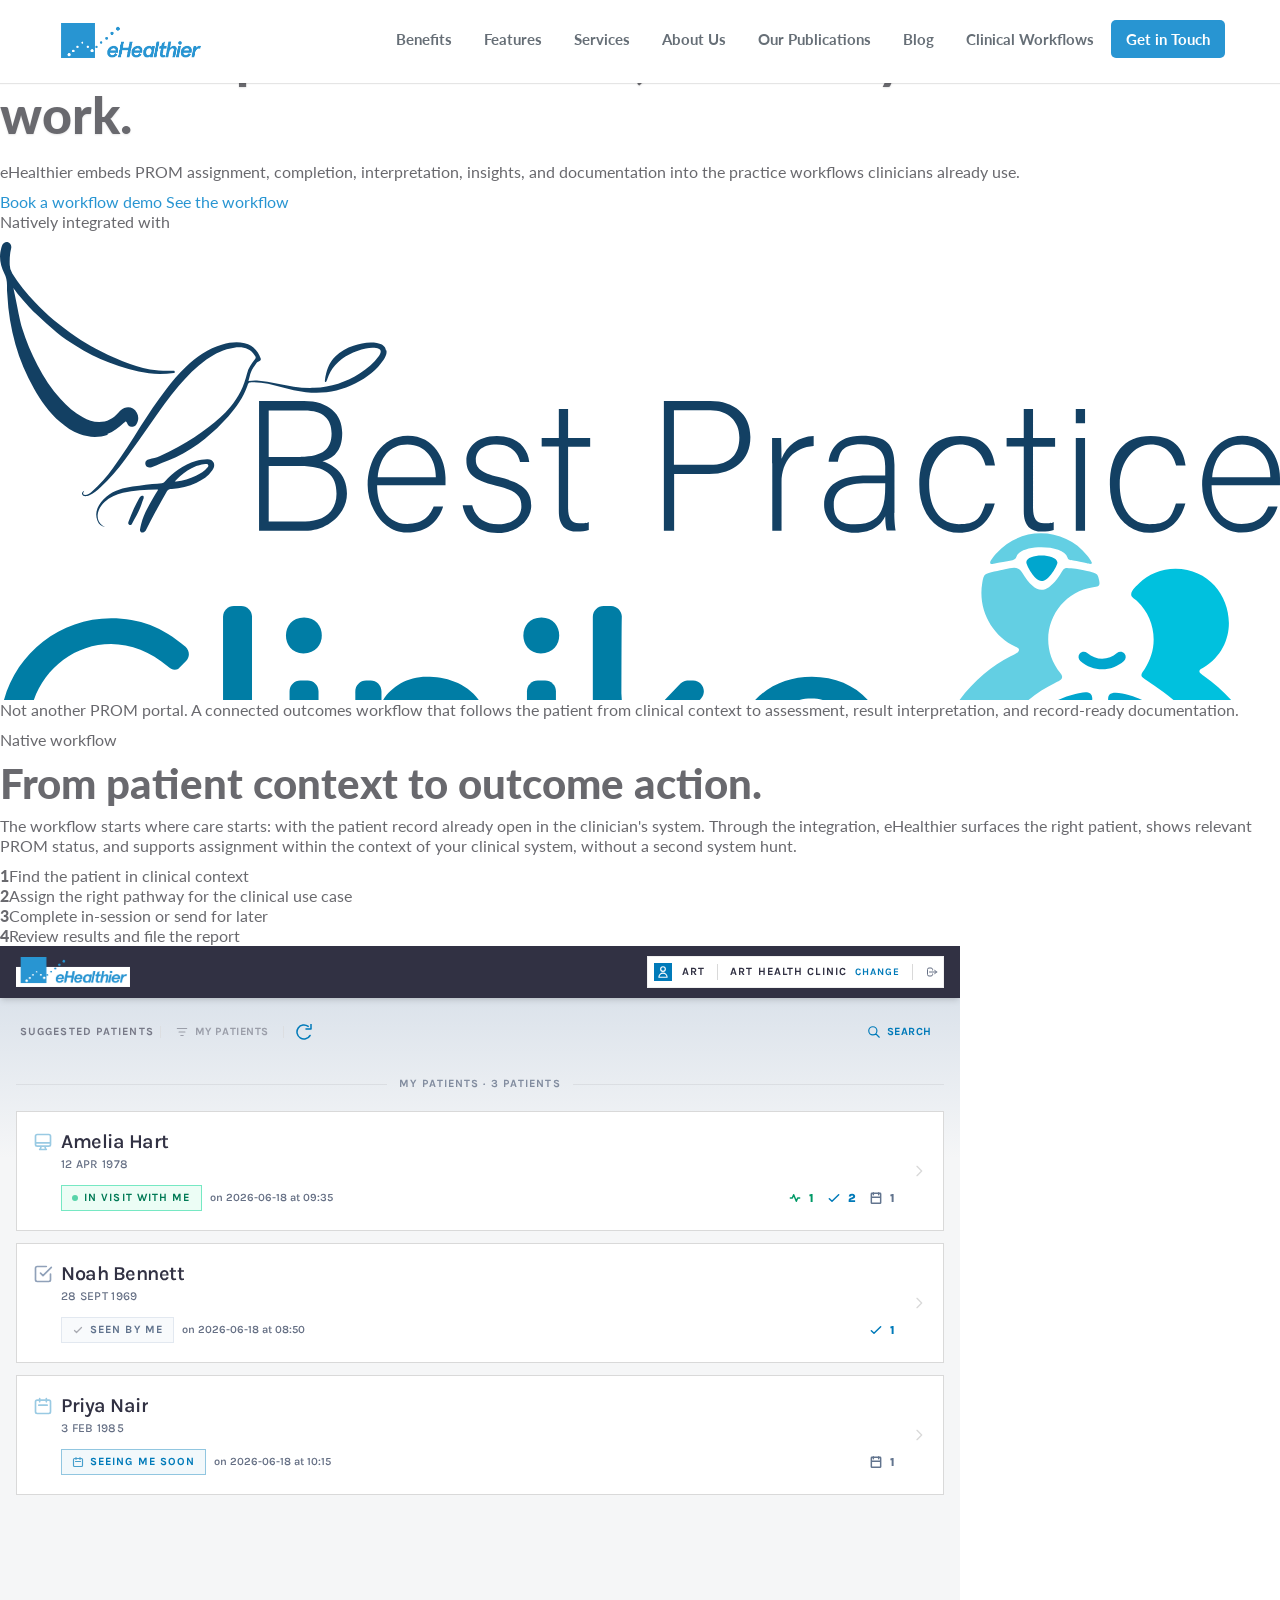
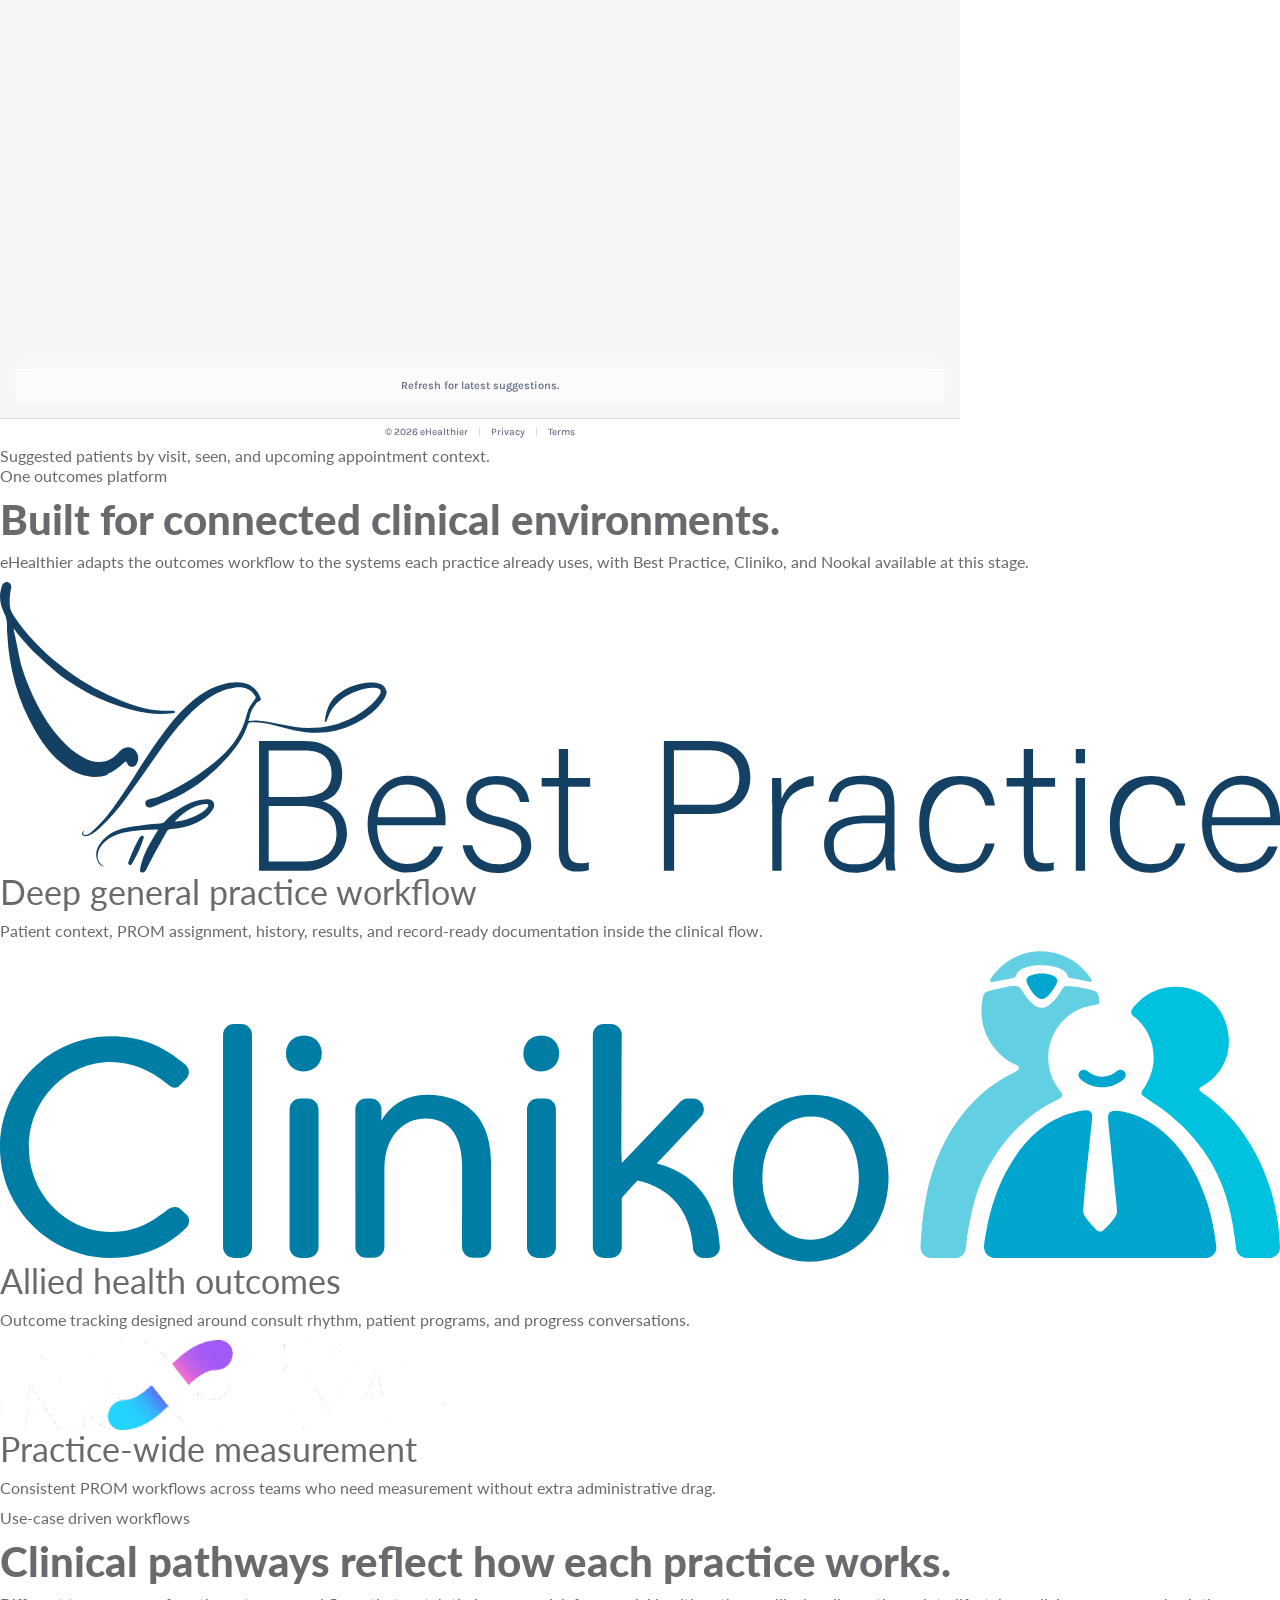
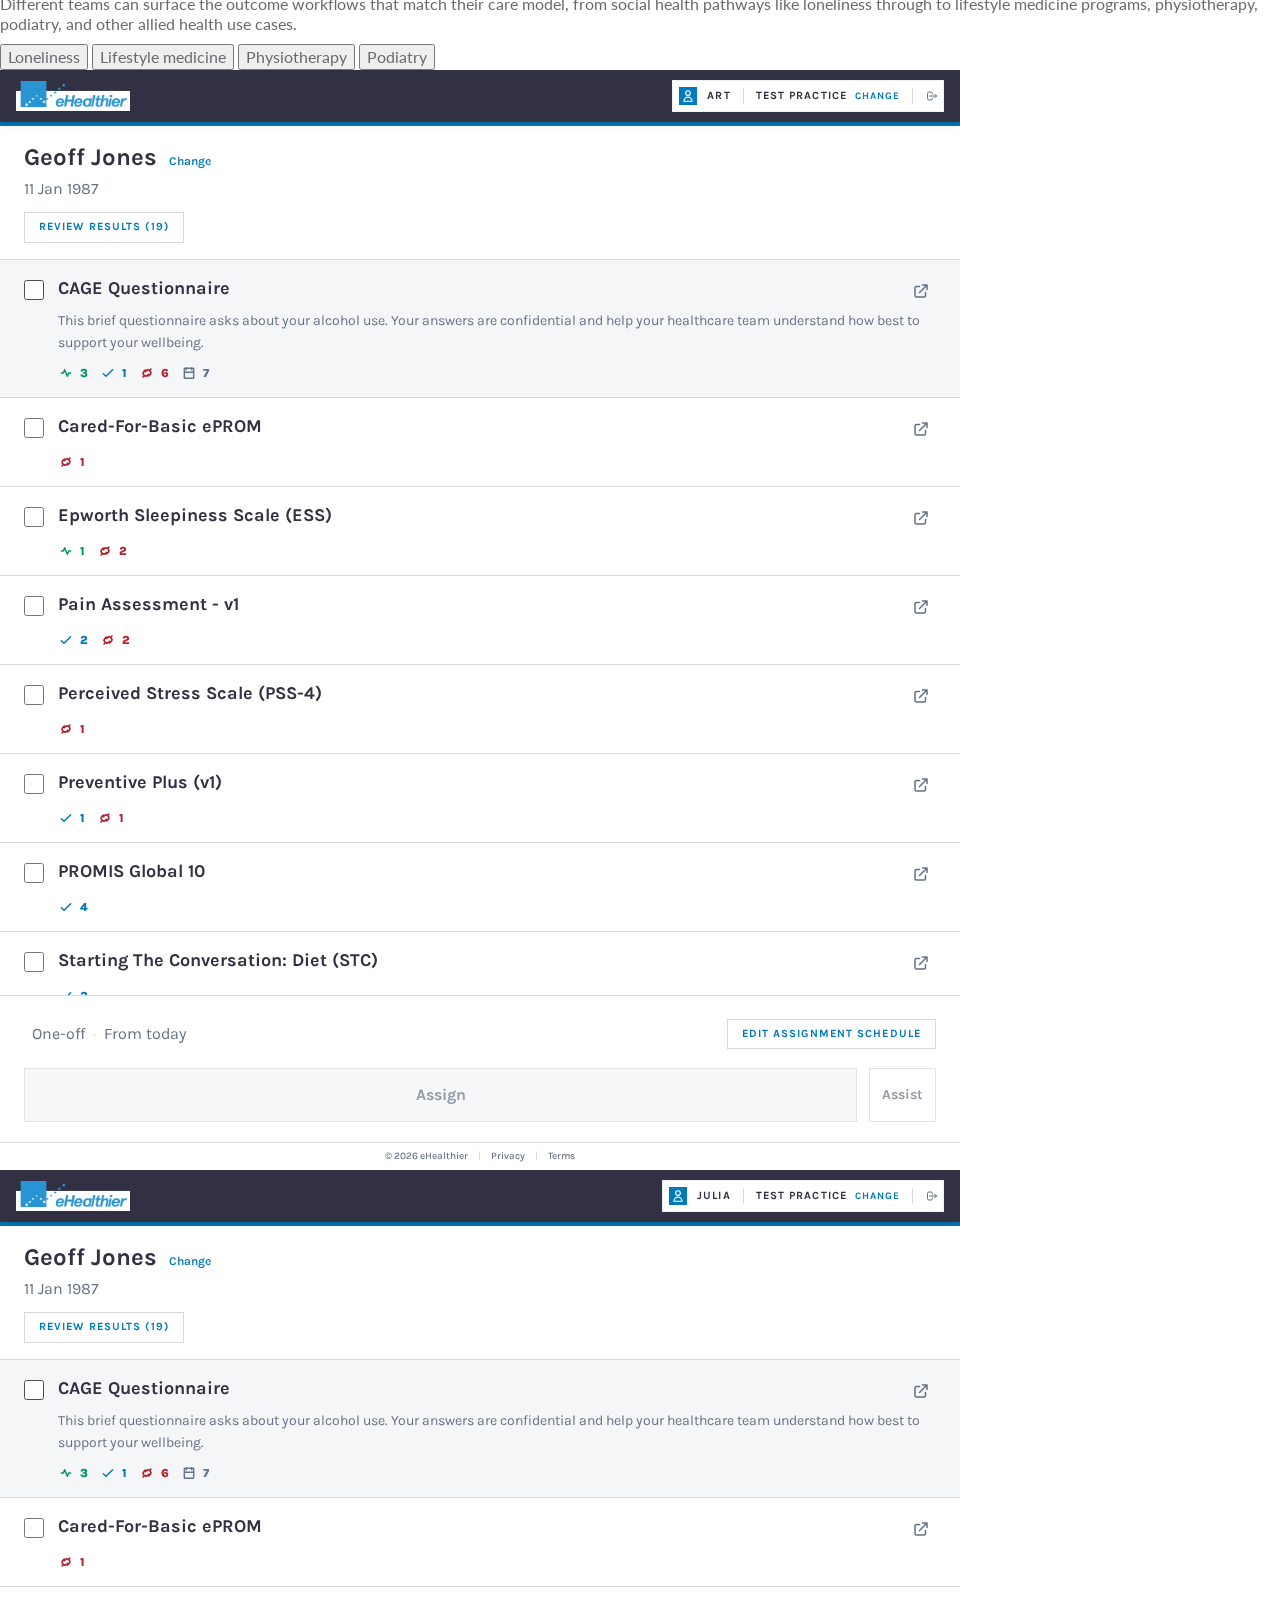
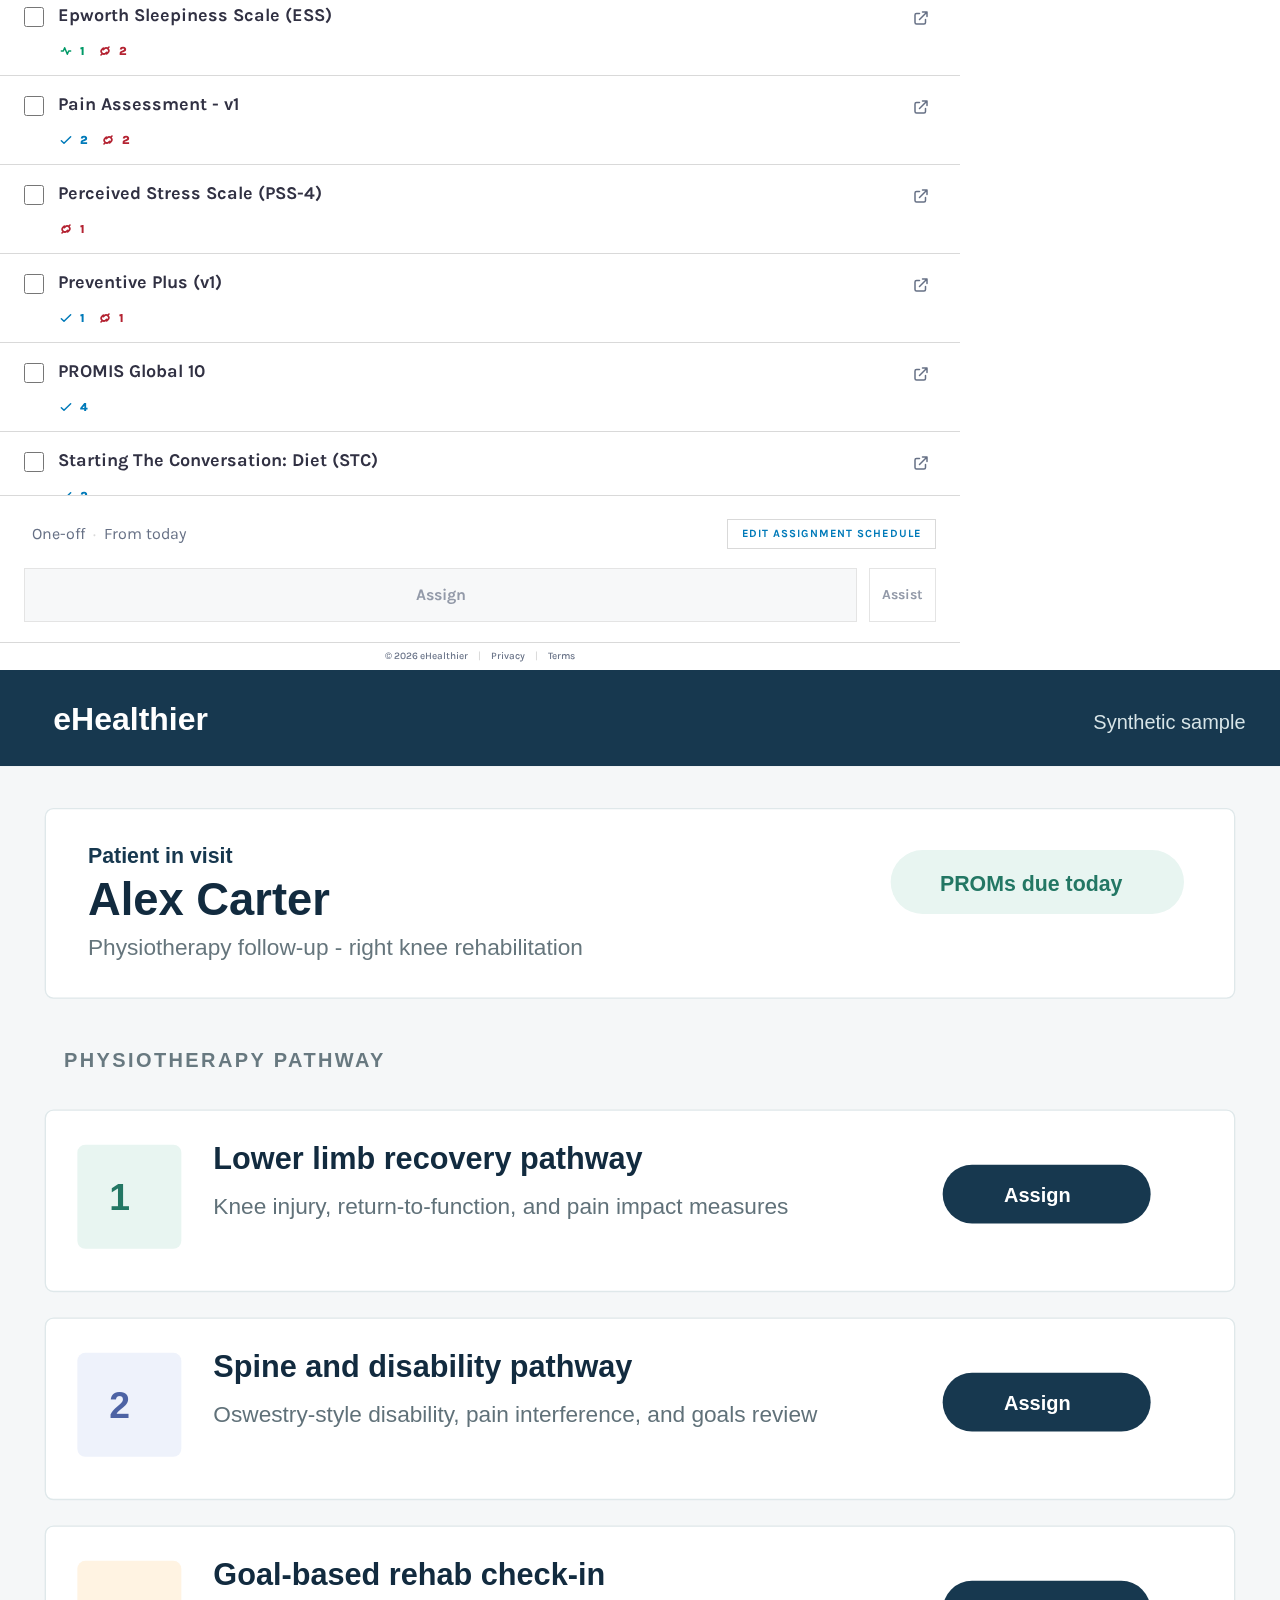
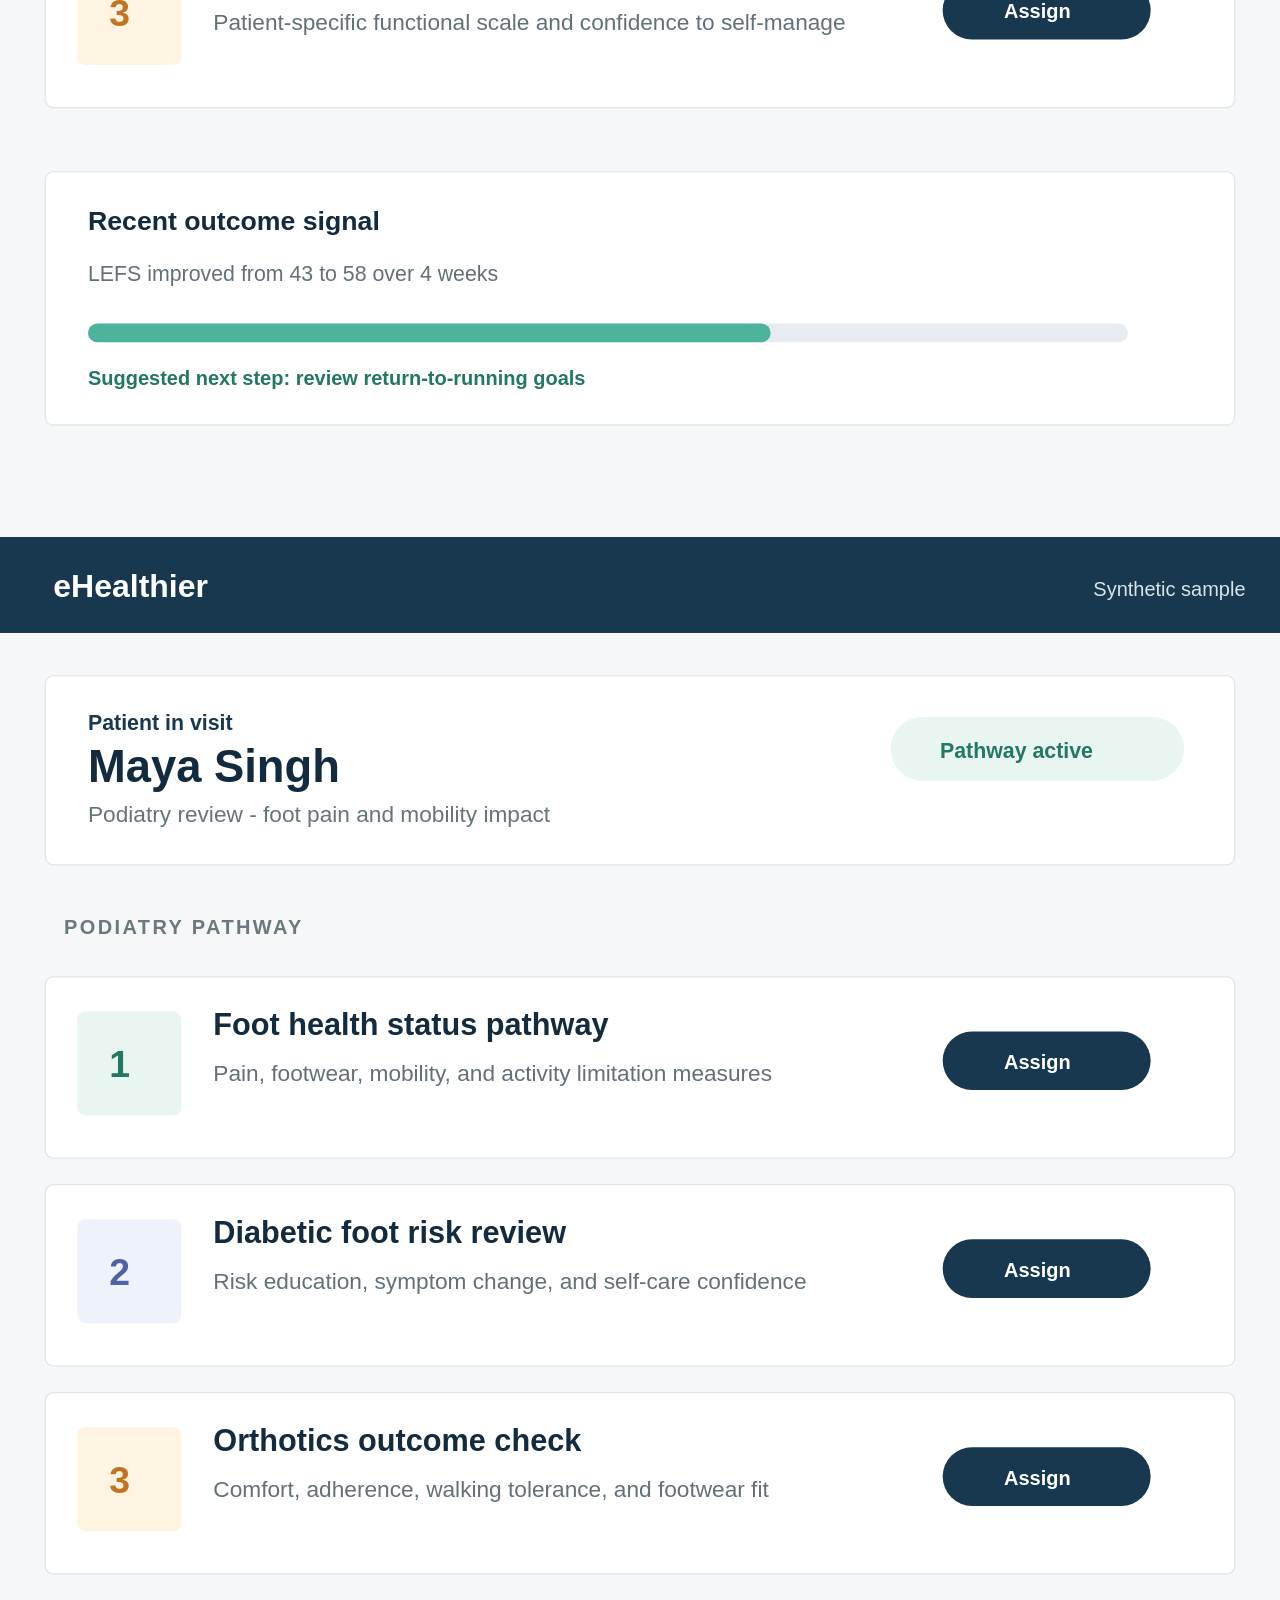
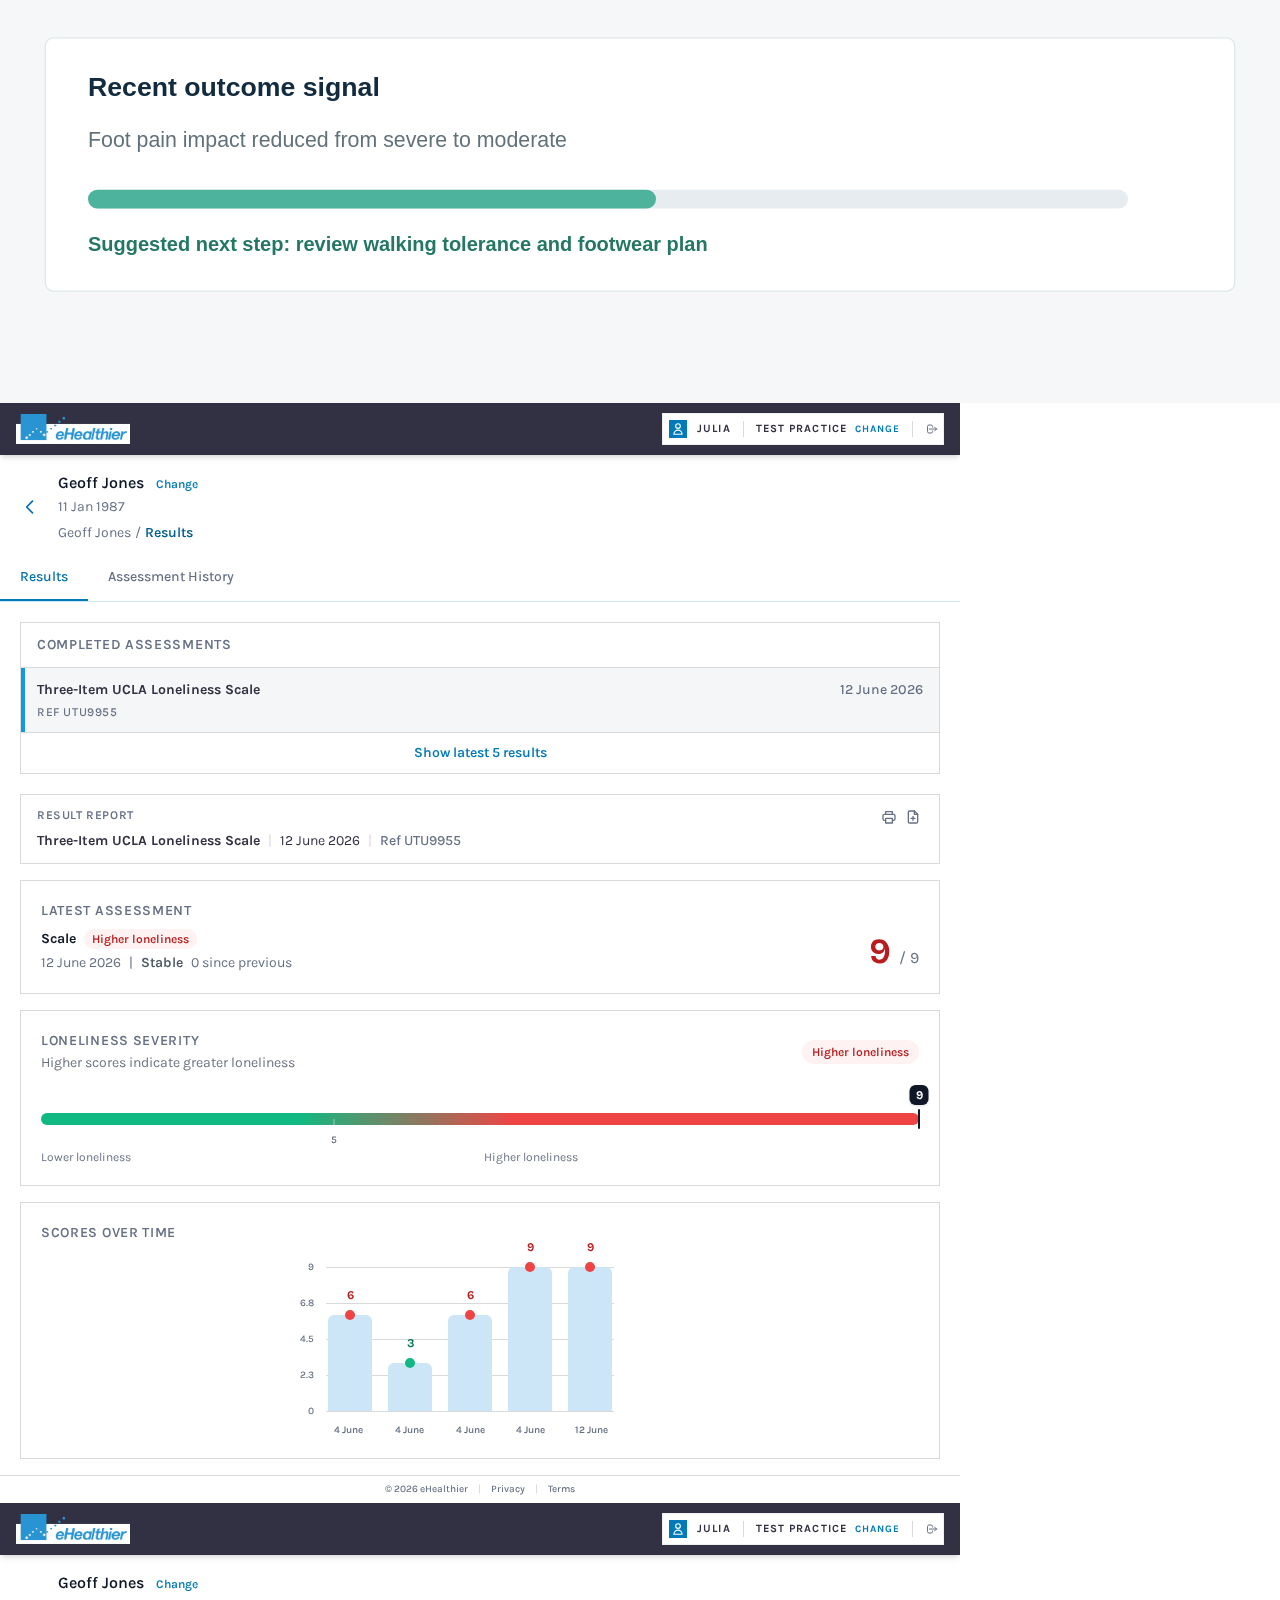
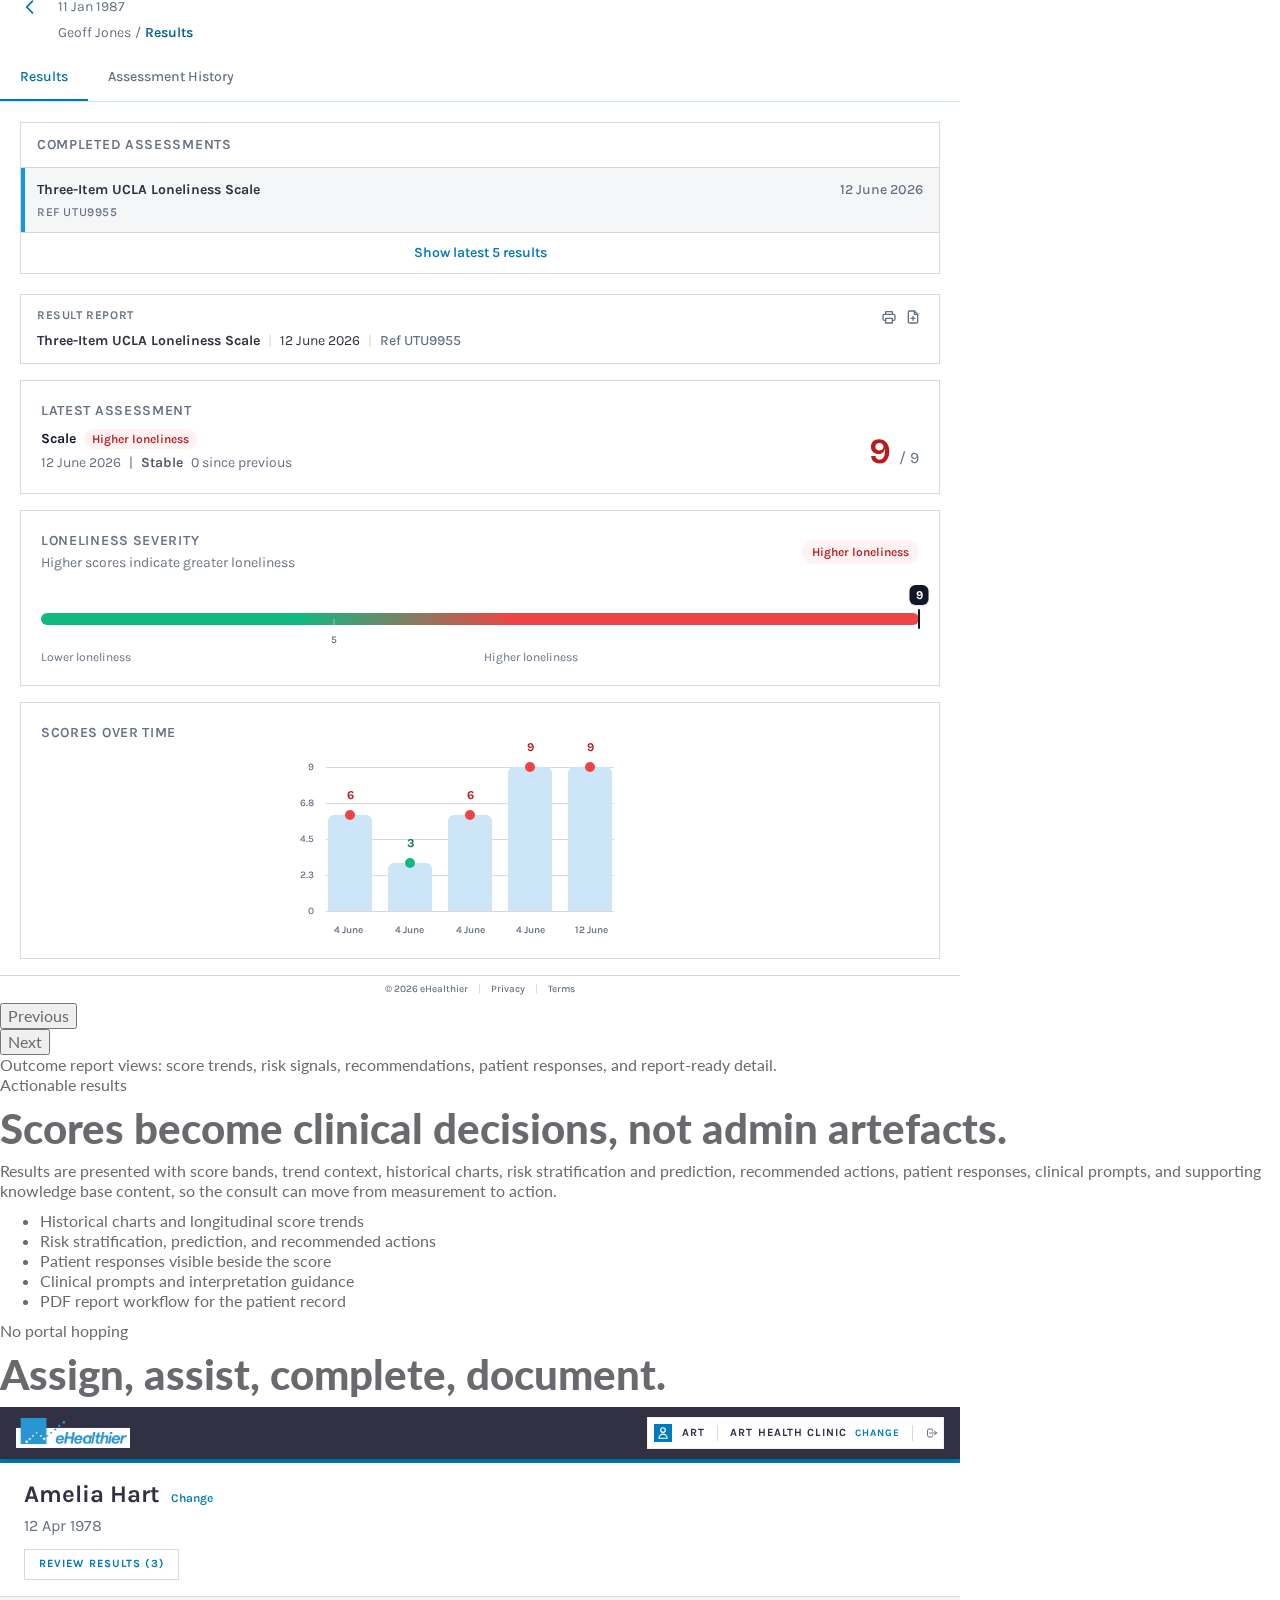
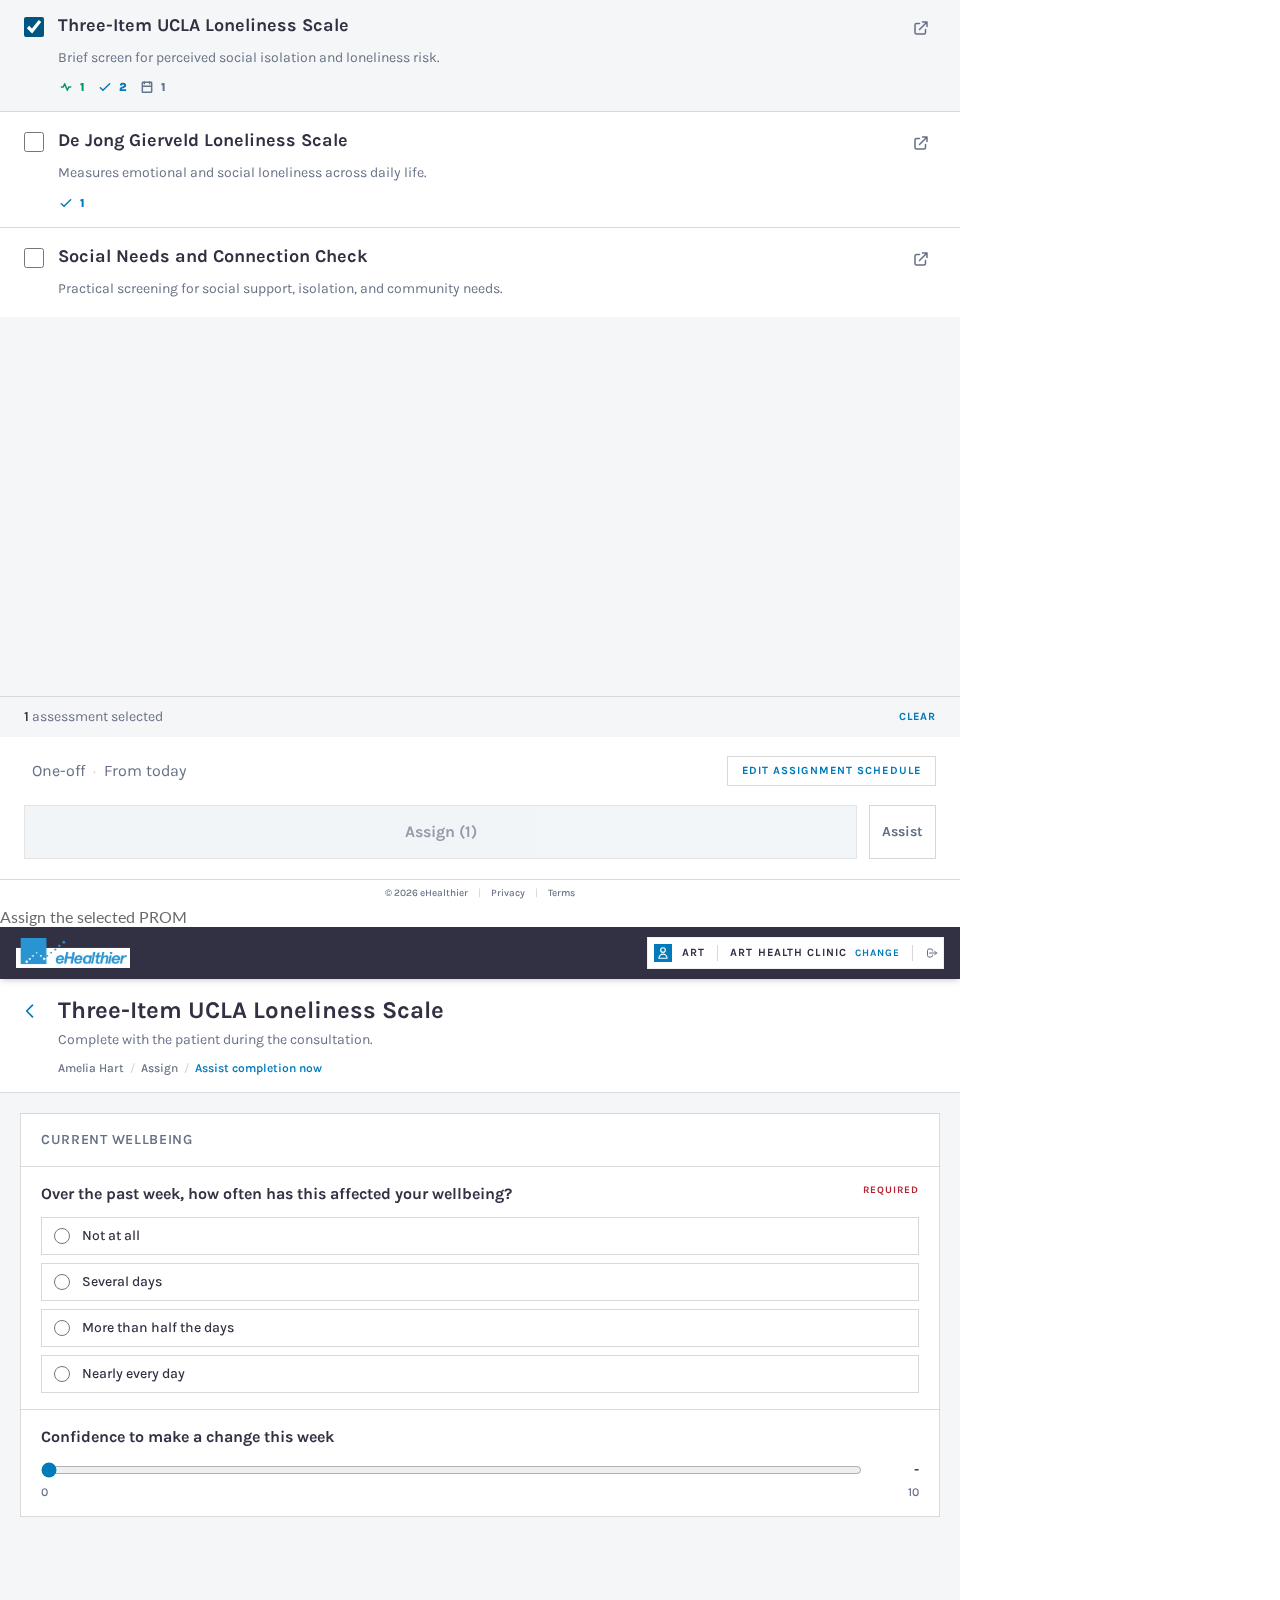
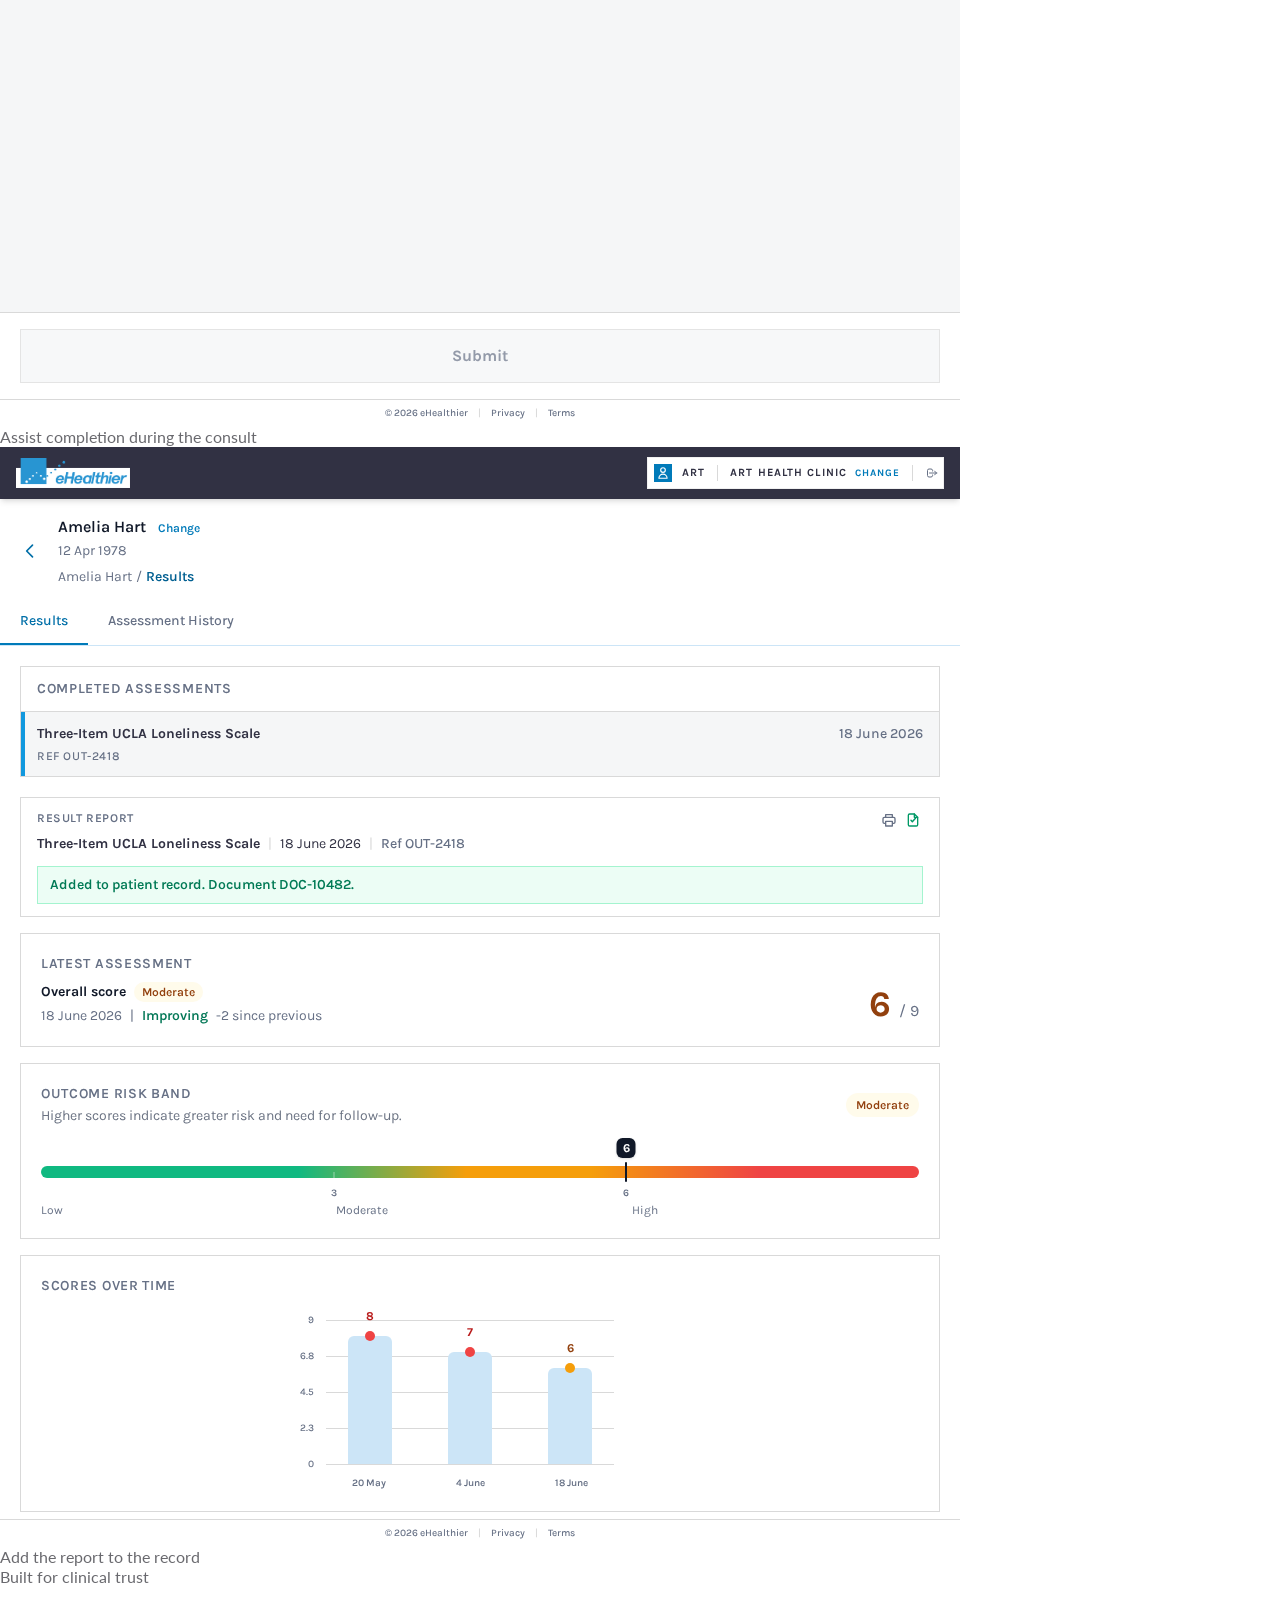
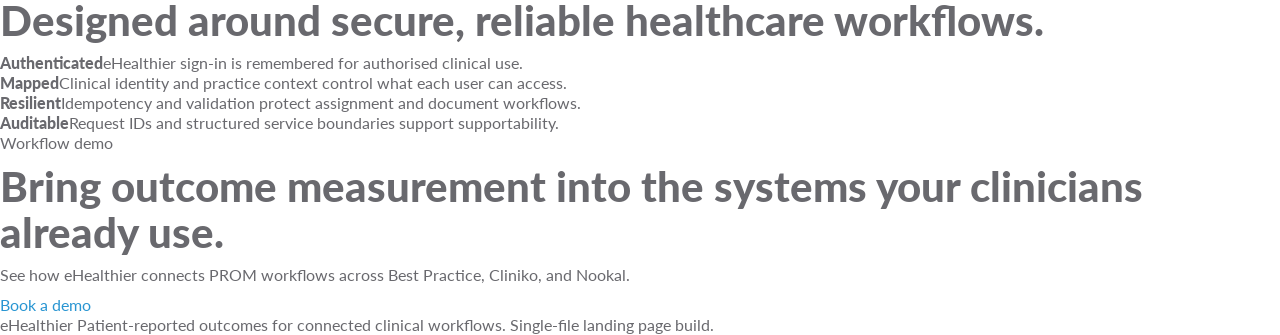
==== clinical-workflows/index.html @ 23c76def "Applied Header change - added Clinical Workflows change - added main page" ====
<!DOCTYPE html>
<html lang="en">
<head>
  <meta charset="UTF-8">
  <meta name="viewport" content="width=device-width, initial-scale=1.0">
  <title>eHealthier Outcomes Workflow</title>
  <meta name="description" content="Patient-reported outcome workflows embedded into everyday clinical practice across Best Practice, Cliniko, and Nookal.">
      <!-- FAVICON  -->
    <!-- Place your favicon.ico in the images directory -->
    <link rel="shortcut icon" href="../images/uploads/favicon.png" type="image/x-icon">
    <link rel="icon" href="../images/uploads/favicon.png" type="image/x-icon">
    
    <!-- =========================
       STYLESHEETS 
    ============================== -->
    <!-- BOOTSTRAP CSS -->
    <link rel="stylesheet" href="../css/plugins/bootstrap.min.css">

    <!-- FONT ICONS -->
    <link rel="stylesheet" href="../css/icons/iconfont.css">
    <link rel="stylesheet" href="https://maxcdn.bootstrapcdn.com/font-awesome/4.3.0/css/font-awesome.min.css">
    <link rel="stylesheet" href="../css/fontello/fontello.css">
     
    <!-- GOOGLE FONTS -->
    <link href="https://fonts.googleapis.com/css?family=Lato:300,400,700,900,300italic,400italic,700italic,900italic" rel="stylesheet" type="text/css">
    
    <!-- PLUGINS STYLESHEET -->
    <link rel="stylesheet" href="../css/plugins/magnific-popup.css">
    <link rel="stylesheet" href="../css/plugins/owl.carousel.css">
    <link rel="stylesheet" href="../css/plugins/loaders.css">
    <link rel="stylesheet" href="../css/plugins/animate.css">
    <link rel="stylesheet" href="../css/plugins/pickadate-default.css">
    <link rel="stylesheet" href="../css/plugins/pickadate-default.date.css">
    
    <!-- CUSTOM STYLESHEET -->
    <link rel="stylesheet" href="../css/style.css">

    <!-- RESPONSIVE FIXES -->
    <link rel="stylesheet" href="../css/responsive.css">

    <!-- HTML5 shim and Respond.js for IE8 support of HTML5 elements and media queries -->
    <!-- WARNING: Respond.js doesn't work if you view the page via file:// -->
    <!--[if lt IE 9]>
      <script src="https://oss.maxcdn.com/html5shiv/3.7.2/html5shiv.min.js"></script>
      <script src="https://oss.maxcdn.com/respond/1.4.2/respond.min.js"></script>
    <![endif]-->
</head>

<body data-spy="scroll" data-target="#main-navbar" data-new-gr-c-s-check-loaded="14.1171.0" data-gr-ext-installed="">

    <!-- Preloader -->
    <!--
    <div class="loader bg-white">
        <div class="loader-inner ball-scale-ripple-multiple vh-center">
            <div></div>
            <div></div>
            <div></div>
        </div>
    </div>
    -->

    <div class="main-container" id="page">

    <!-- =========================
            HEADER 
        ============================== -->
        <header id="nav1-1">

            <nav class="navbar navbar-fixed-top bg-primary" id="main-navbar" role="navigation">
            <!-- navbar fixed on top: -->
            <!--  
            <nav class="navbar" id="main-navbar">
                <nav class="navbar navbar-fixed-top" id="main-navbar" role="navigation">
            -->
            <!-- navbar static: -->
            <!--
                <nav class="navbar navbar-static-top" id="main-navbar" role="navigation">
            -->
            <!-- background transparent: -->
            <!--
                <nav class="navbar navbar-fixed-top bg-transparent" id="main-navbar" role="navigation">
            -->
                
                <div class="container">
                    
                    <div class="navbar-header">
                        <!-- Menu Button for Mobile Devices -->
                        <button type="button" class="navbar-toggle" data-toggle="collapse" data-target="#navbar-collapse">
                            <span class="sr-only">Toggle navigation</span>
                            <span class="icon-bar"></span>
                            <span class="icon-bar"></span>
                            <span class="icon-bar"></span>
                        </button>
                        
                        <!-- Image Logo -->
                        <!-- 
                        recommended sizes
                            width: 150px;
                            height: 35px;
                        -->
                        <a href="../" class="navbar-brand smooth-scroll"><img src="../images/uploads/18-03-24-eHealthier-Logo-Original.png" alt="logo" width="150" style="border-radius: 0px; border-color: rgb(67, 159, 224); border-style: none; border-width: 1px;"></a>
                        <!-- Image Logo For Background Transparent -->
                        <!--
                            <a href="#" class="navbar-brand logo-black smooth-scroll"><img src="../images/logo-black.png" alt="logo" /></a>
                            <a href="#" class="navbar-brand logo-white smooth-scroll"><img src="../images/logo-white.png" alt="logo" /></a> 
                        -->
                    </div><!-- /End Navbar Header -->

                    <div class="collapse navbar-collapse" id="navbar-collapse">
                        <!-- Menu Links -->
                        <ul class="nav navbar-nav navbar-right">
                            <li><a href="../#benefits" class="smooth-scroll">Benefits</a></li>
                            <li><a href="../#features" class="smooth-scroll">Features</a></li>
                            <li><a href="../#services" class="smooth-scroll">Services</a></li>
                            <li><a href="../#aboutus" class="smooth-scroll">About Us</a></li>
                            <li><a href="../#publications" class="smooth-scroll">Our Publications</a></li>
                            <li><a href="../#blog" class="smooth-scroll">Blog</a></li>
                            <li><a href="../clinical-workflows" class="smooth-scroll">Clinical Workflows</a></li>
                            <li><a href="../#getintouch" class="btn-nav btn-blue smooth-scroll">Get in Touch</a></li>
                        </ul><!-- /End Menu Links -->
                    </div><!-- /End Navbar Collapse -->

                </div><!-- /End Container -->
            </nav><!-- /End Navbar -->
        </header>

  <main id="top">
    <section class="hero">
      <div class="hero-copy">
        <p class="eyebrow">Outcomes at the point of care</p>
        <h1>Patient-reported outcomes, native to your clinical work.</h1>
        <p class="hero-lede">
          eHealthier embeds PROM assignment, completion, interpretation, insights, and documentation into the practice workflows clinicians already use.
        </p>
        <div class="hero-actions">
          <a class="button primary" href="#demo">Book a workflow demo</a>
          <a class="button secondary" href="#workflow-video" data-play-workflow>See the workflow</a>
        </div>
        <div class="partner-block">
          <p>Natively integrated with</p>
          <div class="partner-strip" aria-label="Supported practice systems">
            <span><img src="[data-uri]" alt="Best Practice"></span>
            <span><img src="[data-uri]" alt="Cliniko"></span>
            <span class="logo-on-dark"><img src="[data-uri]" alt="Nookal"></span>
          </div>
        </div>
      </div>
      <div class="hero-visual" id="workflow-video" aria-label="Clinical workflow video">
        <video
          controls
          preload="metadata"
          poster="[data-uri]"
          aria-label="eHealthier clinical workflow video showing patient context, PROM assignment, completion, interpretation, insights, and documentation."
        >
</video>
        <button class="video-play" type="button" data-play-workflow aria-label="Play workflow video">
          <span></span>
        </button>
      </div>
    </section>

    <section class="statement">
      <p>
        Not another PROM portal. A connected outcomes workflow that follows the patient from clinical context to assessment, result interpretation, and record-ready documentation.
      </p>
    </section>

    <section class="section split" id="workflow">
      <div>
        <p class="eyebrow">Native workflow</p>
        <h2>From patient context to outcome action.</h2>
        <p>
          The workflow starts where care starts: with the patient record already open in the clinician's system. Through the integration, eHealthier surfaces the right patient, shows relevant PROM status, and supports assignment within the context of your clinical system, without a second system hunt.
        </p>
        <div class="steps">
          <div><strong>1</strong><span>Find the patient in clinical context</span></div>
          <div><strong>2</strong><span>Assign the right pathway for the clinical use case</span></div>
          <div><strong>3</strong><span>Complete in-session or send for later</span></div>
          <div><strong>4</strong><span>Review results and file the report</span></div>
        </div>
      </div>
      <figure class="screen-card">
        <img src="[data-uri]" alt="Suggested patient workflow showing patients in visit, recently seen, and scheduled soon.">
        <figcaption>Suggested patients by visit, seen, and upcoming appointment context.</figcaption>
      </figure>
    </section>

    <section class="section" id="integrations">
      <div class="section-heading">
        <p class="eyebrow">One outcomes platform</p>
        <h2>Built for connected clinical environments.</h2>
        <p>
          eHealthier adapts the outcomes workflow to the systems each practice already uses, with Best Practice, Cliniko, and Nookal available at this stage.
        </p>
      </div>
      <div class="integration-grid">
        <article>
          <span class="logo-pill"><img src="[data-uri]" alt="Best Practice"></span>
          <h3>Deep general practice workflow</h3>
          <p>Patient context, PROM assignment, history, results, and record-ready documentation inside the clinical flow.</p>
        </article>
        <article>
          <span class="logo-pill"><img src="[data-uri]" alt="Cliniko"></span>
          <h3>Allied health outcomes</h3>
          <p>Outcome tracking designed around consult rhythm, patient programs, and progress conversations.</p>
        </article>
        <article>
          <span class="logo-pill logo-on-dark"><img src="[data-uri]" alt="Nookal"></span>
          <h3>Practice-wide measurement</h3>
          <p>Consistent PROM workflows across teams who need measurement without extra administrative drag.</p>
        </article>
      </div>
    </section>

    <section class="section screenshot-lab">
      <div class="lab-copy">
        <p class="eyebrow">Use-case driven workflows</p>
        <h2>Clinical pathways reflect how each practice works.</h2>
        <p>
          Different teams can surface the outcome workflows that match their care model, from social health pathways like loneliness through to lifestyle medicine programs, physiotherapy, podiatry, and other allied health use cases.
        </p>
        <div class="tab-buttons" role="tablist" aria-label="Clinical workflow screenshots">
          <button class="tab-button active" type="button" data-screen="loneliness" role="tab" aria-selected="true">Loneliness</button>
          <button class="tab-button" type="button" data-screen="lifestyle" role="tab" aria-selected="false">Lifestyle medicine</button>
          <button class="tab-button" type="button" data-screen="physio" role="tab" aria-selected="false">Physiotherapy</button>
          <button class="tab-button" type="button" data-screen="podiatry" role="tab" aria-selected="false">Podiatry</button>
        </div>
      </div>
      <div class="tab-stage">
        <img class="tab-screen active" data-screen-image="loneliness" src="[data-uri]" alt="Real panel clinical workflow for a loneliness use case.">
        <img class="tab-screen" data-screen-image="lifestyle" src="[data-uri]" alt="Real panel clinical workflow for a lifestyle medicine use case.">
        <img class="tab-screen" data-screen-image="physio" src="[data-uri]" alt="Synthetic panel clinical workflow for a physiotherapy use case.">
        <img class="tab-screen" data-screen-image="podiatry" src="[data-uri]" alt="Synthetic panel clinical workflow for a podiatry use case.">
      </div>
    </section>

    <section class="section split reverse" id="results">
      <figure class="screen-card wide result-carousel" aria-label="Outcome report carousel">
        <div class="carousel-viewport">
          <div class="carousel-slide active" data-carousel-slide>
            <img src="[data-uri]" alt="Outcome report top section showing score bands, trend chart, risk flags, and suggested actions.">
          </div>
          <div class="carousel-slide lower" data-carousel-slide>
            <img src="[data-uri]" alt="Outcome report lower section showing patient responses, clinical prompts, knowledge base, and report workflow.">
          </div>
        </div>
        <div class="carousel-controls" aria-label="Outcome report carousel controls">
          <button type="button" data-carousel-prev aria-label="Show previous report view">Previous</button>
          <div class="carousel-dots" aria-hidden="true">
            <span class="active"></span>
            <span></span>
          </div>
          <button type="button" data-carousel-next aria-label="Show next report view">Next</button>
        </div>
        <figcaption>Outcome report views: score trends, risk signals, recommendations, patient responses, and report-ready detail.</figcaption>
      </figure>
      <div>
        <p class="eyebrow">Actionable results</p>
        <h2>Scores become clinical decisions, not admin artefacts.</h2>
        <p>
          Results are presented with score bands, trend context, historical charts, risk stratification and prediction, recommended actions, patient responses, clinical prompts, and supporting knowledge base content, so the consult can move from measurement to action.
        </p>
        <ul class="feature-list">
          <li>Historical charts and longitudinal score trends</li>
          <li>Risk stratification, prediction, and recommended actions</li>
          <li>Patient responses visible beside the score</li>
          <li>Clinical prompts and interpretation guidance</li>
          <li>PDF report workflow for the patient record</li>
        </ul>
      </div>
    </section>

    <section class="section workflow-gallery">
      <div class="section-heading">
        <p class="eyebrow">No portal hopping</p>
        <h2>Assign, assist, complete, document.</h2>
      </div>
      <div class="gallery-grid">
        <figure>
          <img src="[data-uri]" alt="PROM assignment selection screen.">
          <figcaption>Assign the selected PROM</figcaption>
        </figure>
        <figure>
          <img src="[data-uri]" alt="Assisted PROM completion screen.">
          <figcaption>Assist completion during the consult</figcaption>
        </figure>
        <figure>
          <img src="[data-uri]" alt="Patient record action screen.">
          <figcaption>Add the report to the record</figcaption>
        </figure>
      </div>
    </section>

    <section class="section proof">
      <div>
        <p class="eyebrow">Built for clinical trust</p>
        <h2>Designed around secure, reliable healthcare workflows.</h2>
      </div>
      <div class="proof-grid">
        <div><strong>Authenticated</strong><span>eHealthier sign-in is remembered for authorised clinical use.</span></div>
        <div><strong>Mapped</strong><span>Clinical identity and practice context control what each user can access.</span></div>
        <div><strong>Resilient</strong><span>Idempotency and validation protect assignment and document workflows.</span></div>
        <div><strong>Auditable</strong><span>Request IDs and structured service boundaries support supportability.</span></div>
      </div>
    </section>

    <section class="cta" id="demo">
      <p class="eyebrow">Workflow demo</p>
      <h2>Bring outcome measurement into the systems your clinicians already use.</h2>
      <p>See how eHealthier connects PROM workflows across Best Practice, Cliniko, and Nookal.</p>
      <a class="button primary" href="mailto:info@ehealthier.com.au?subject=eHealthier%20outcomes%20workflow%20demo">Book a demo</a>
    </section>
  </main>

  <footer>
    <span>eHealthier</span>
    <span>Patient-reported outcomes for connected clinical workflows.</span>
    <span>Single-file landing page build.</span>
  </footer>
</div>
  <script>
const buttons = document.querySelectorAll('.tab-button')
const screens = document.querySelectorAll('.tab-screen')

buttons.forEach((button) => {
  button.addEventListener('click', () => {
    const target = button.dataset.screen

    buttons.forEach((item) => {
      const active = item === button
      item.classList.toggle('active', active)
      item.setAttribute('aria-selected', String(active))
    })

    screens.forEach((screen) => {
      screen.classList.toggle('active', screen.dataset.screenImage === target)
    })
  })
})

const workflowVideo = document.querySelector('#workflow-video video')
const workflowTriggers = document.querySelectorAll('[data-play-workflow]')

workflowTriggers.forEach((trigger) => {
  trigger.addEventListener('click', (event) => {
    event.preventDefault()

    const videoFrame = document.querySelector('#workflow-video')
    videoFrame?.scrollIntoView({ behavior: 'smooth', block: 'center' })

    if (!workflowVideo) return

    const playAttempt = workflowVideo.play()
    videoFrame?.classList.add('playing')

    if (playAttempt) {
      playAttempt.catch(() => {
        videoFrame?.classList.remove('playing')
      })
    }
  })
})

workflowVideo?.addEventListener('play', () => {
  workflowVideo.closest('.hero-visual')?.classList.add('playing')
})

workflowVideo?.addEventListener('pause', () => {
  workflowVideo.closest('.hero-visual')?.classList.remove('playing')
})

document.querySelectorAll('.result-carousel').forEach((carousel) => {
  const slides = Array.from(carousel.querySelectorAll('[data-carousel-slide]'))
  const dots = Array.from(carousel.querySelectorAll('.carousel-dots span'))
  const previous = carousel.querySelector('[data-carousel-prev]')
  const next = carousel.querySelector('[data-carousel-next]')
  let current = 0

  const showSlide = (index) => {
    current = (index + slides.length) % slides.length

    slides.forEach((slide, slideIndex) => {
      slide.classList.toggle('active', slideIndex === current)
    })

    dots.forEach((dot, dotIndex) => {
      dot.classList.toggle('active', dotIndex === current)
    })
  }

  previous?.addEventListener('click', () => showSlide(current - 1))
  next?.addEventListener('click', () => showSlide(current + 1))
})

</script>
</body>
</html>
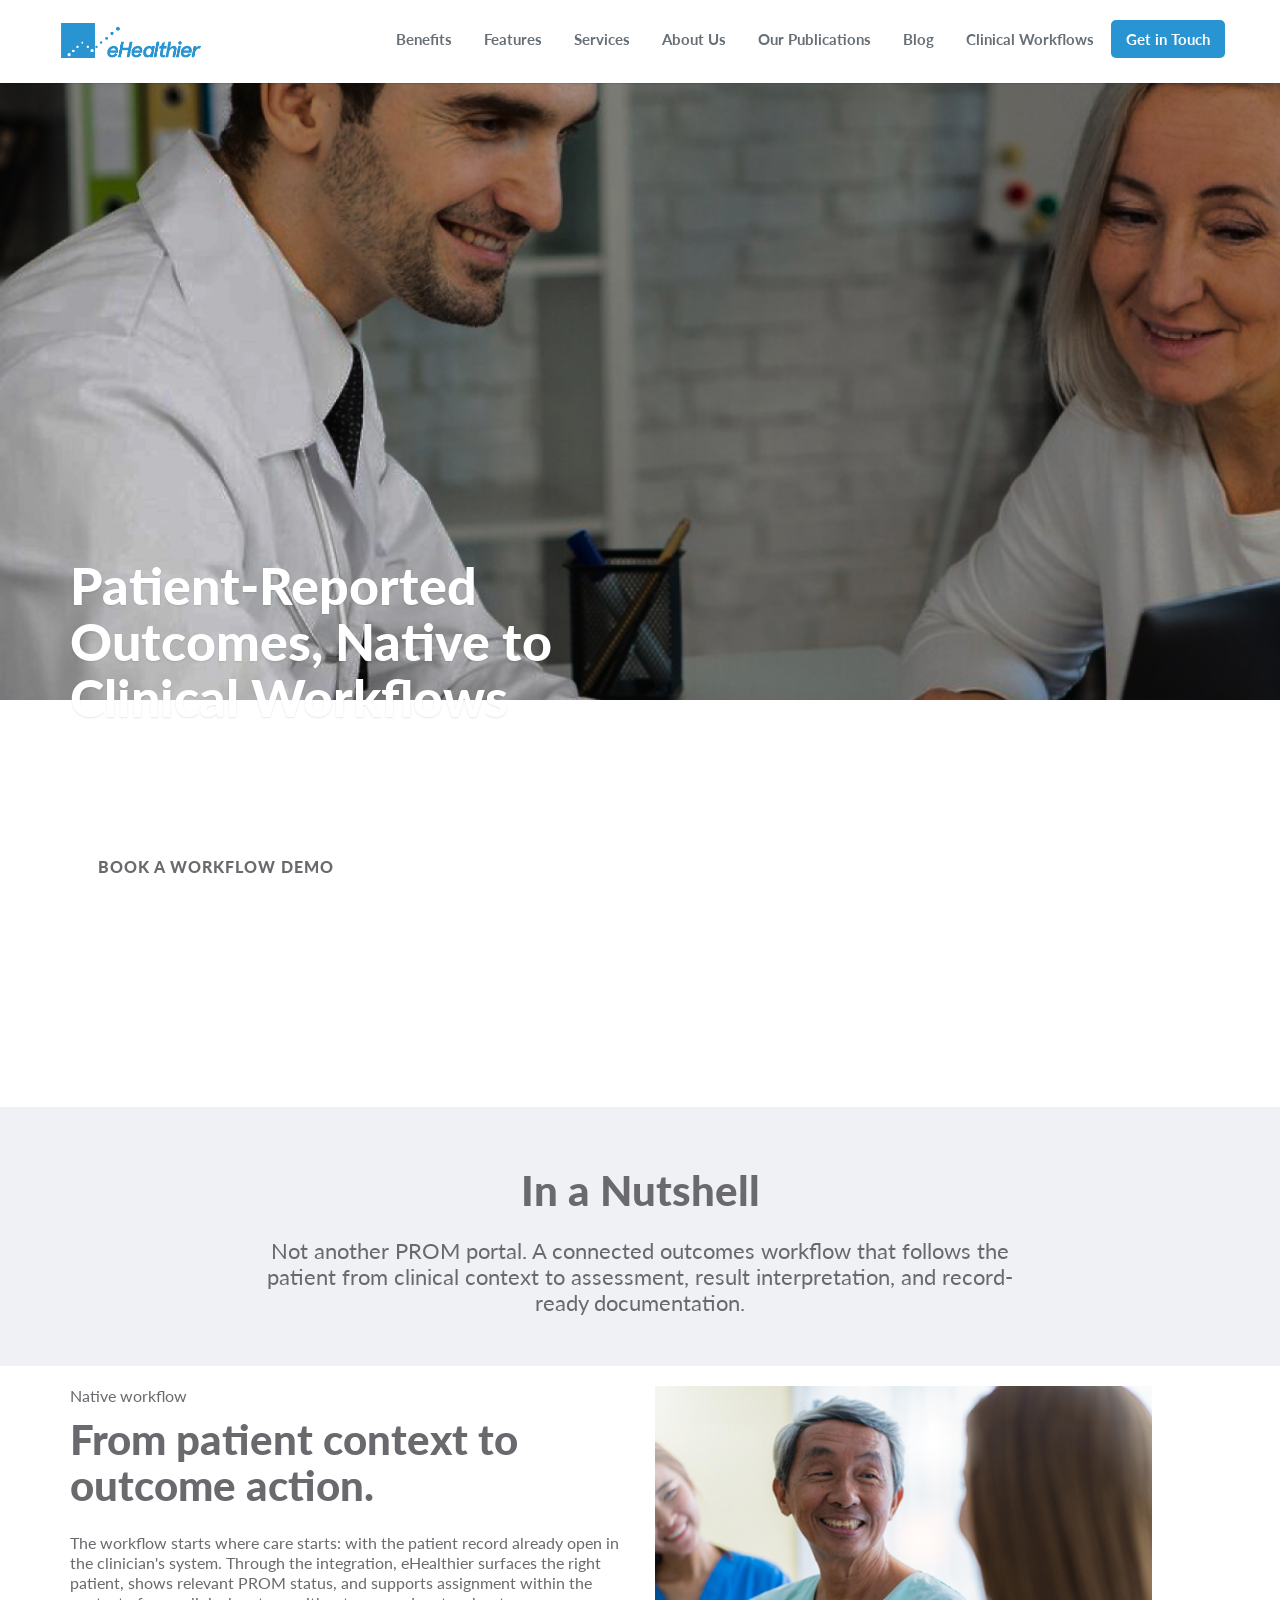
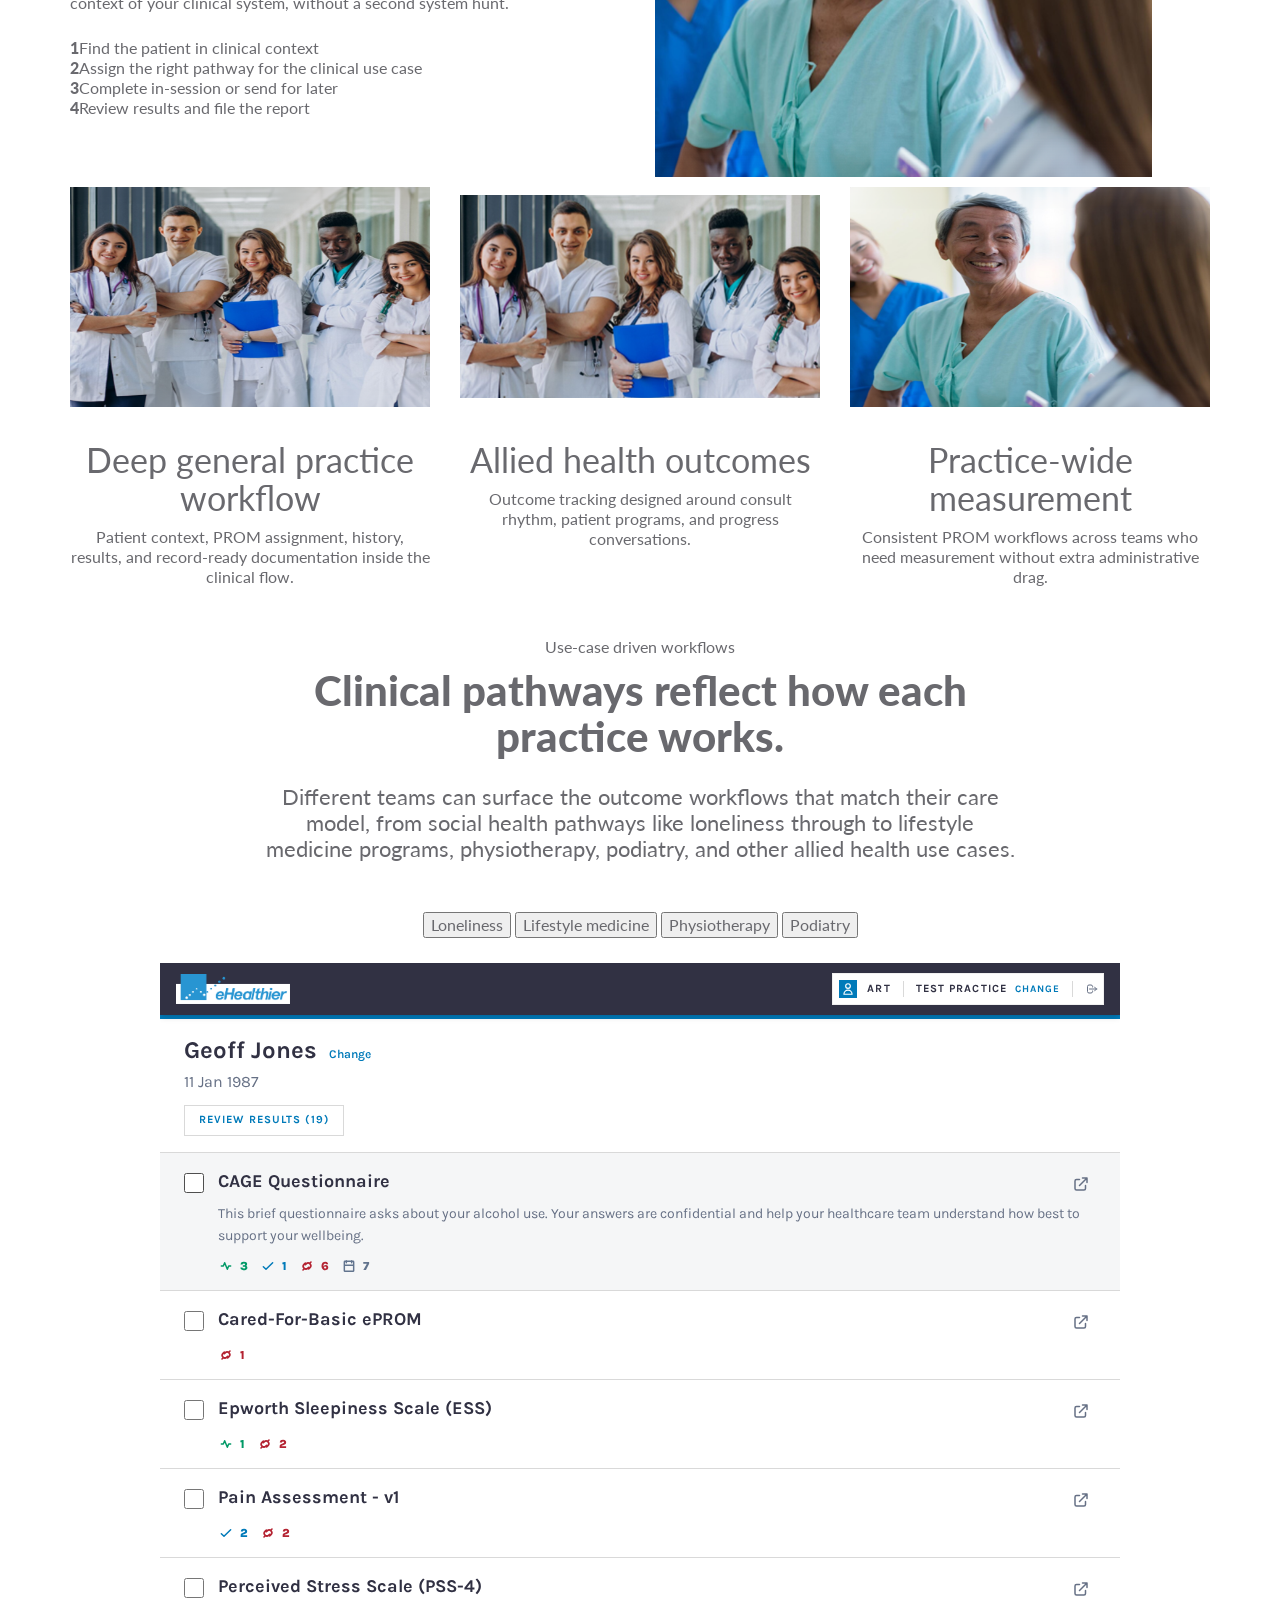
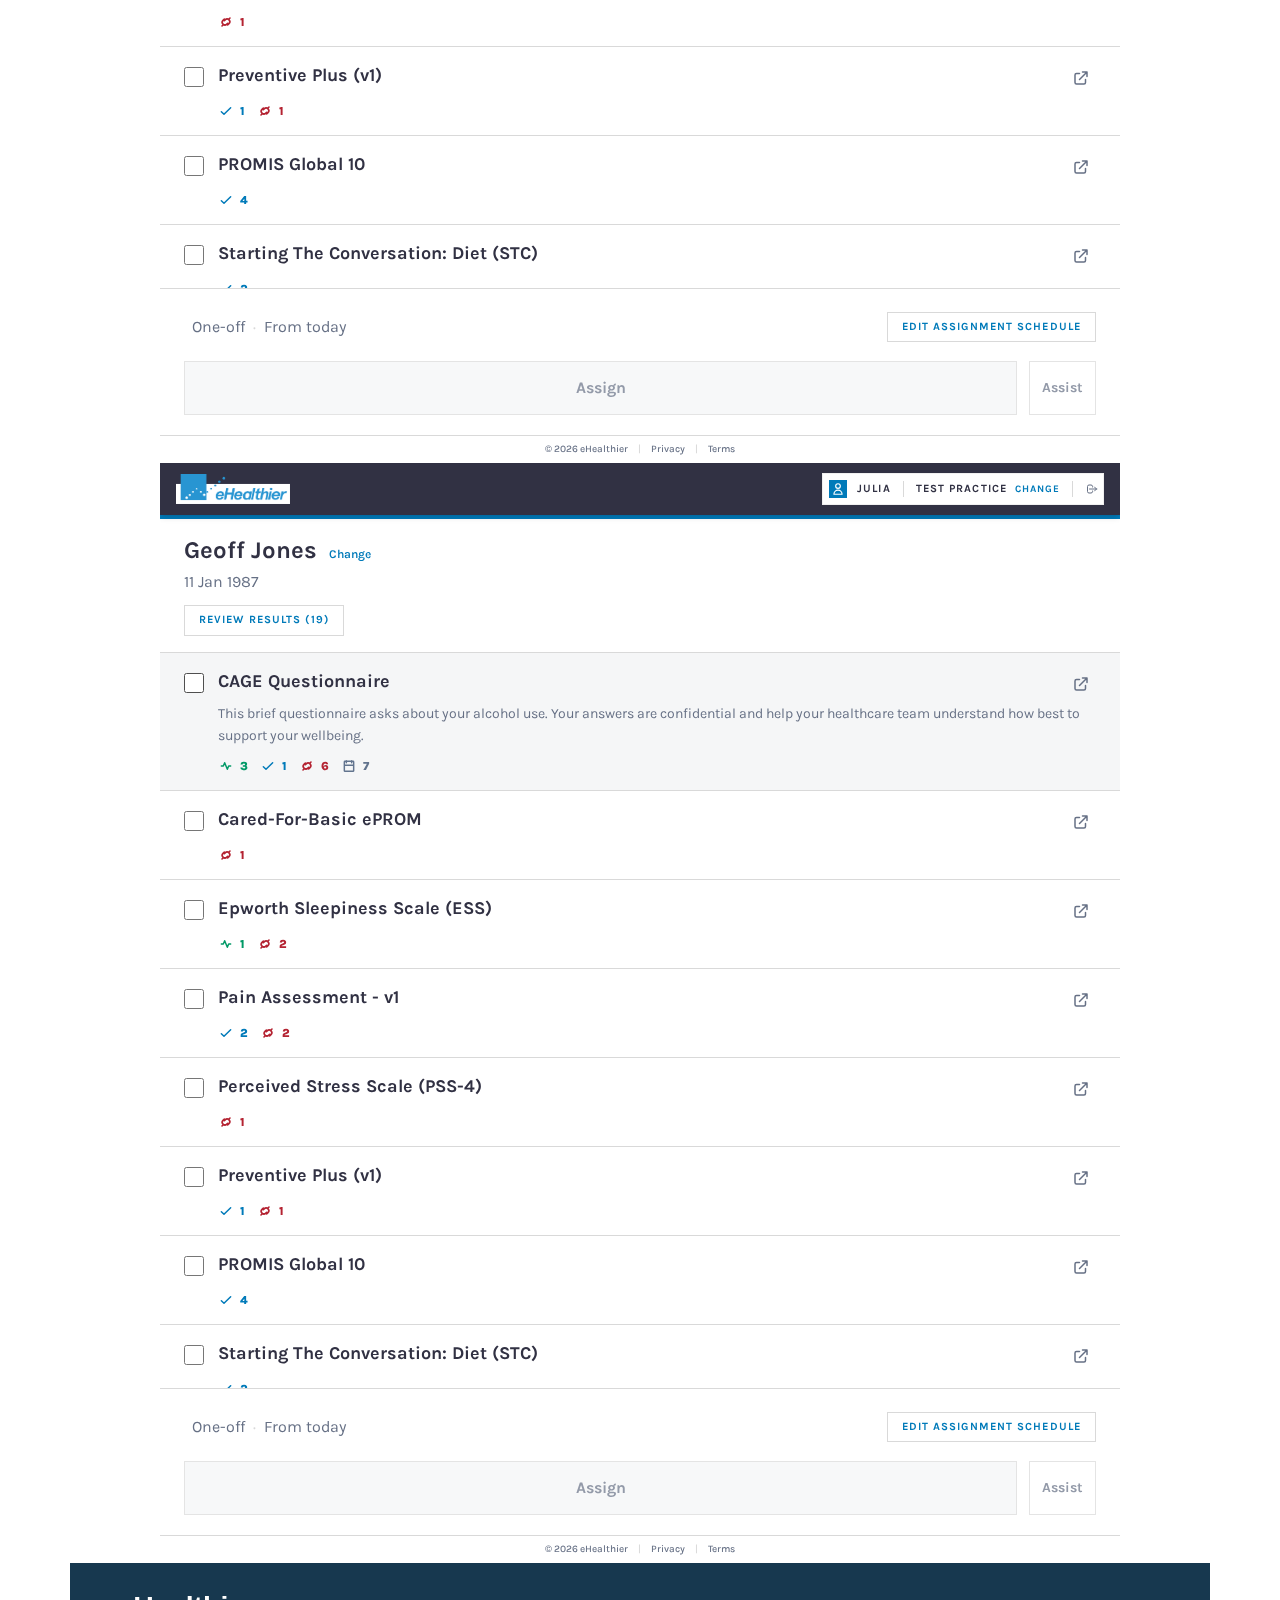
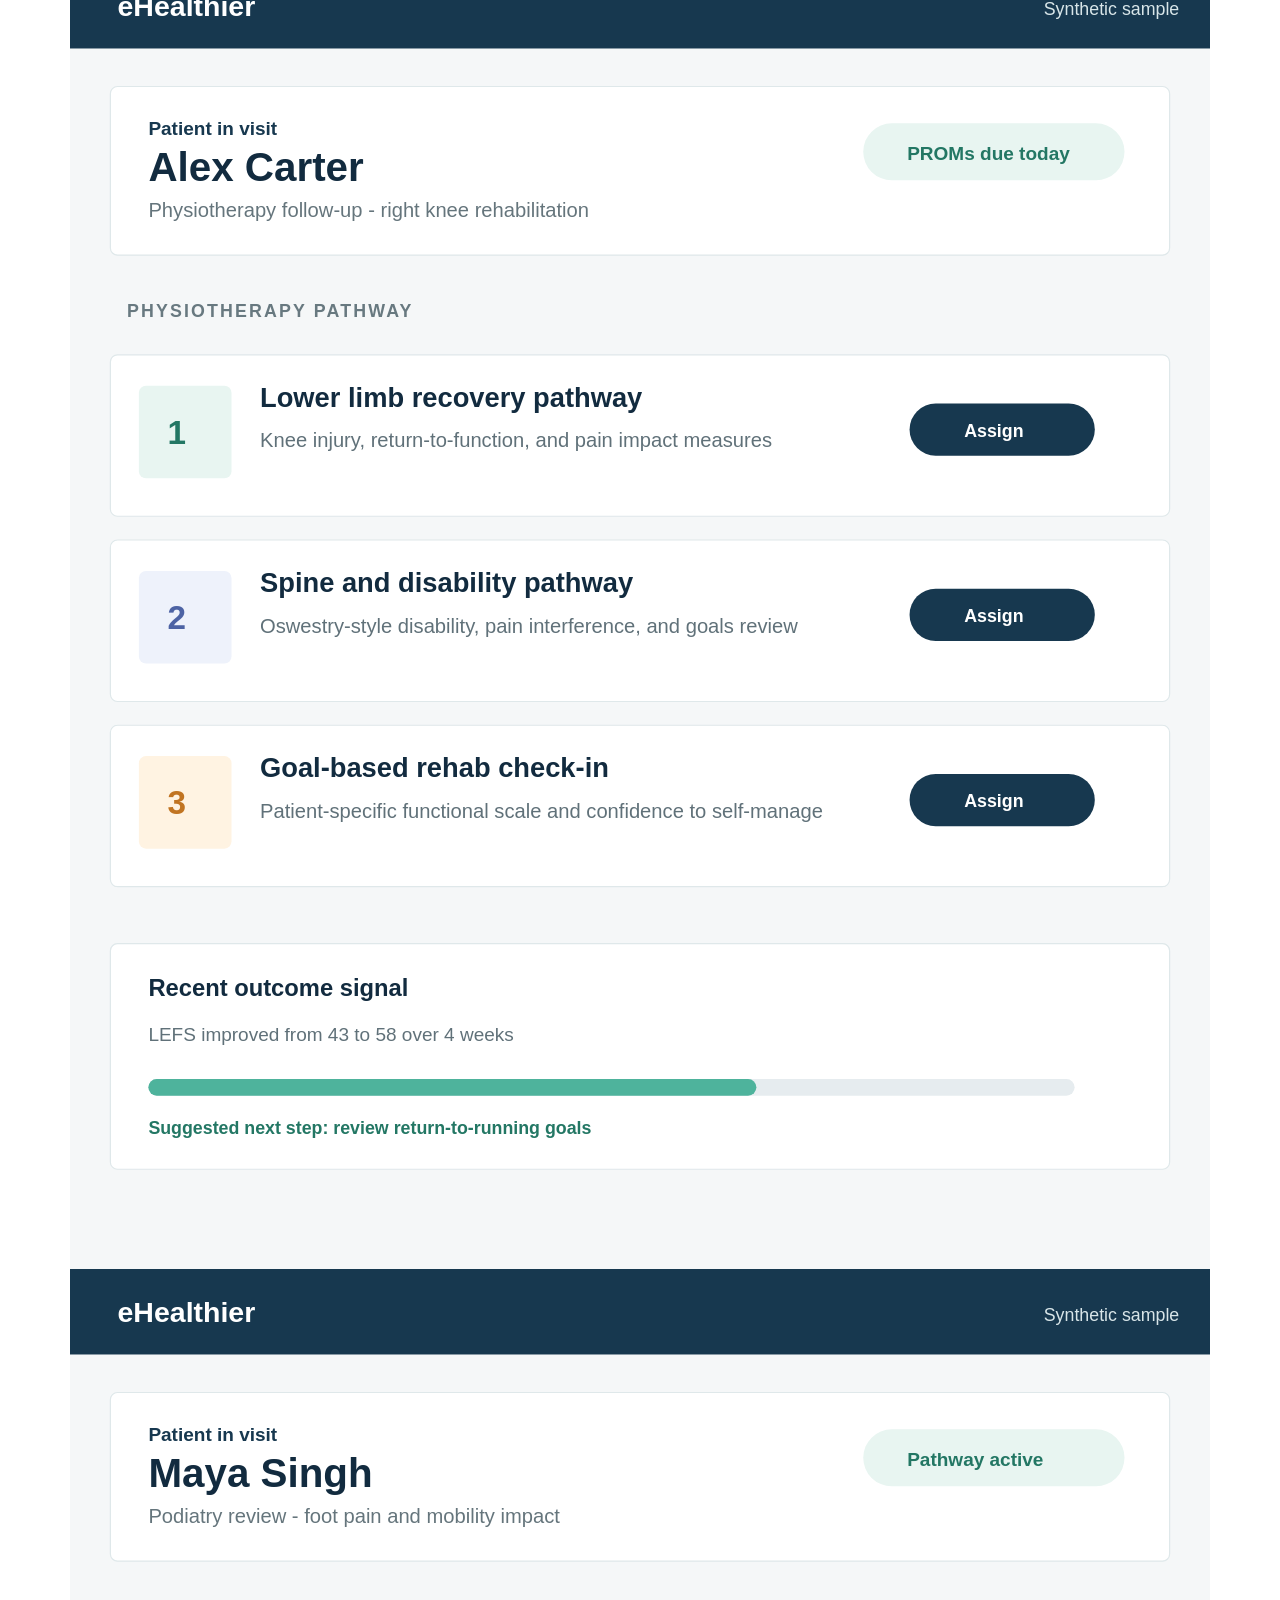
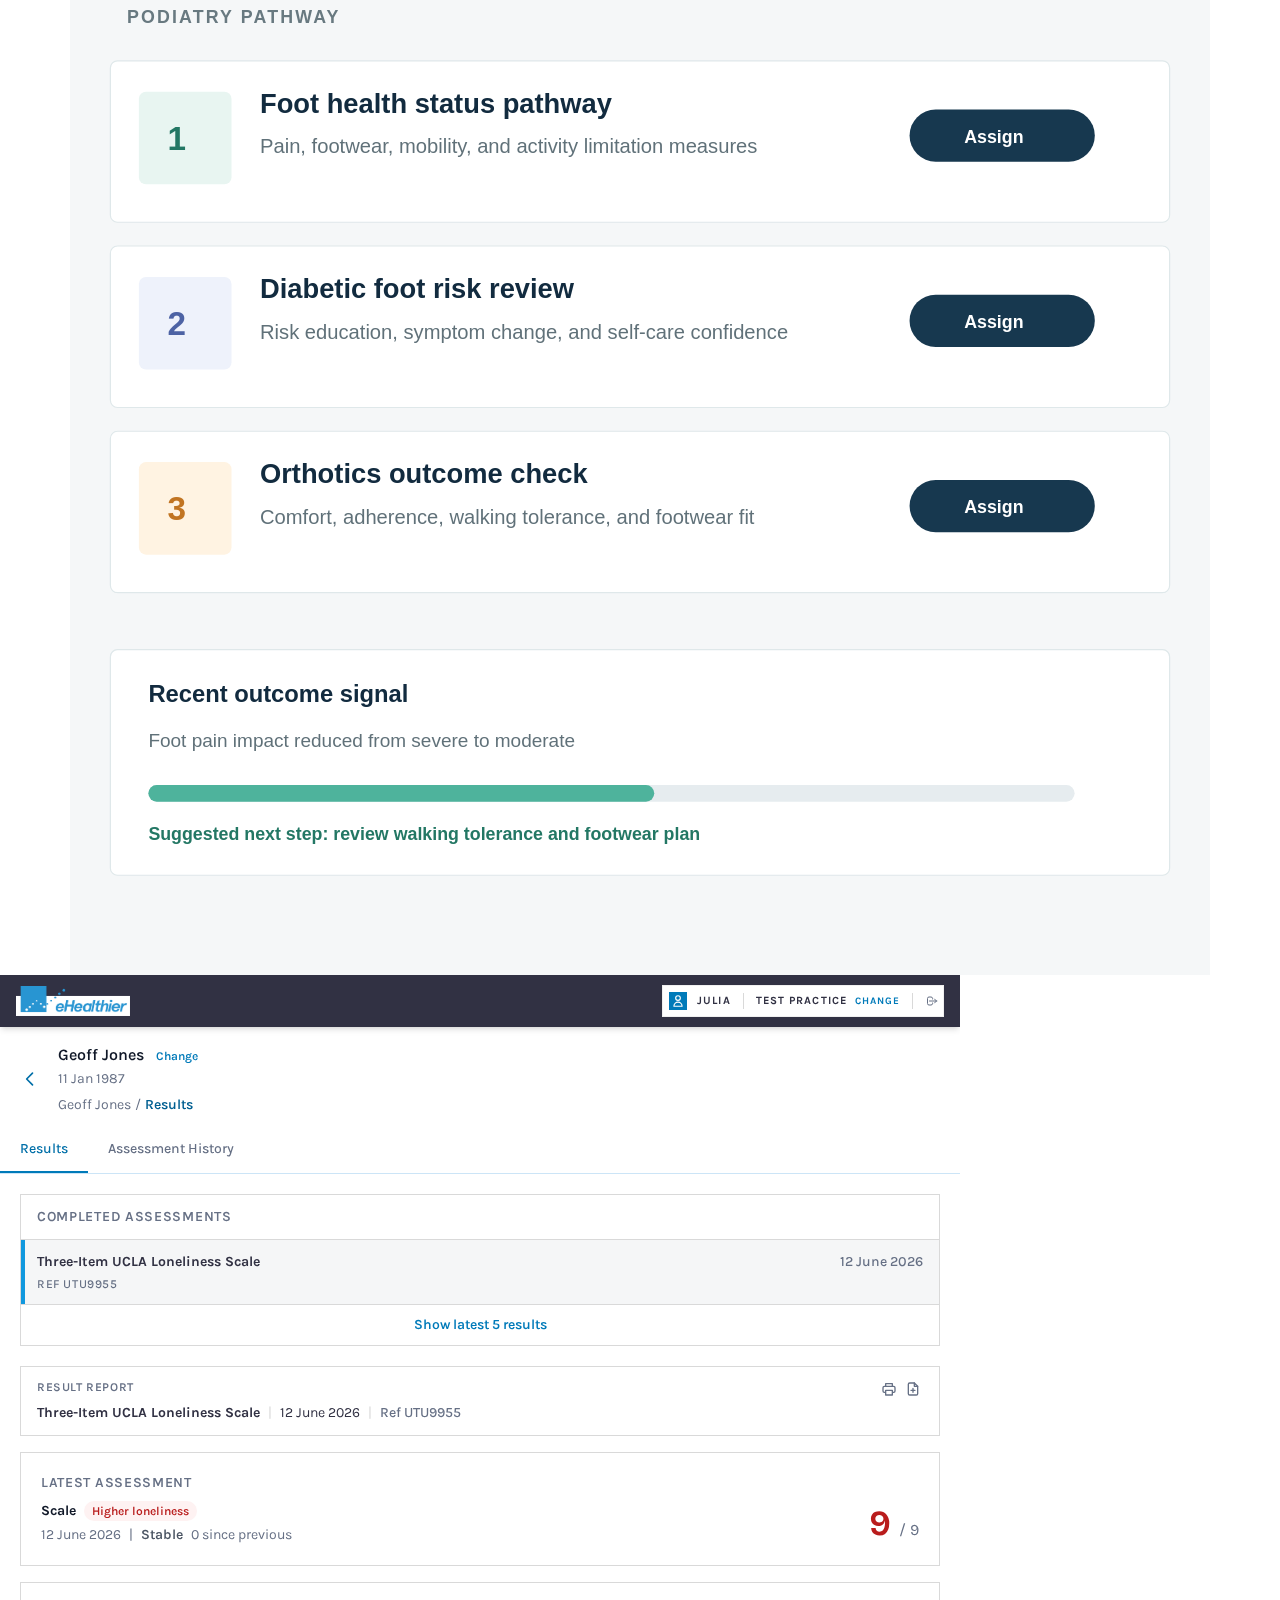
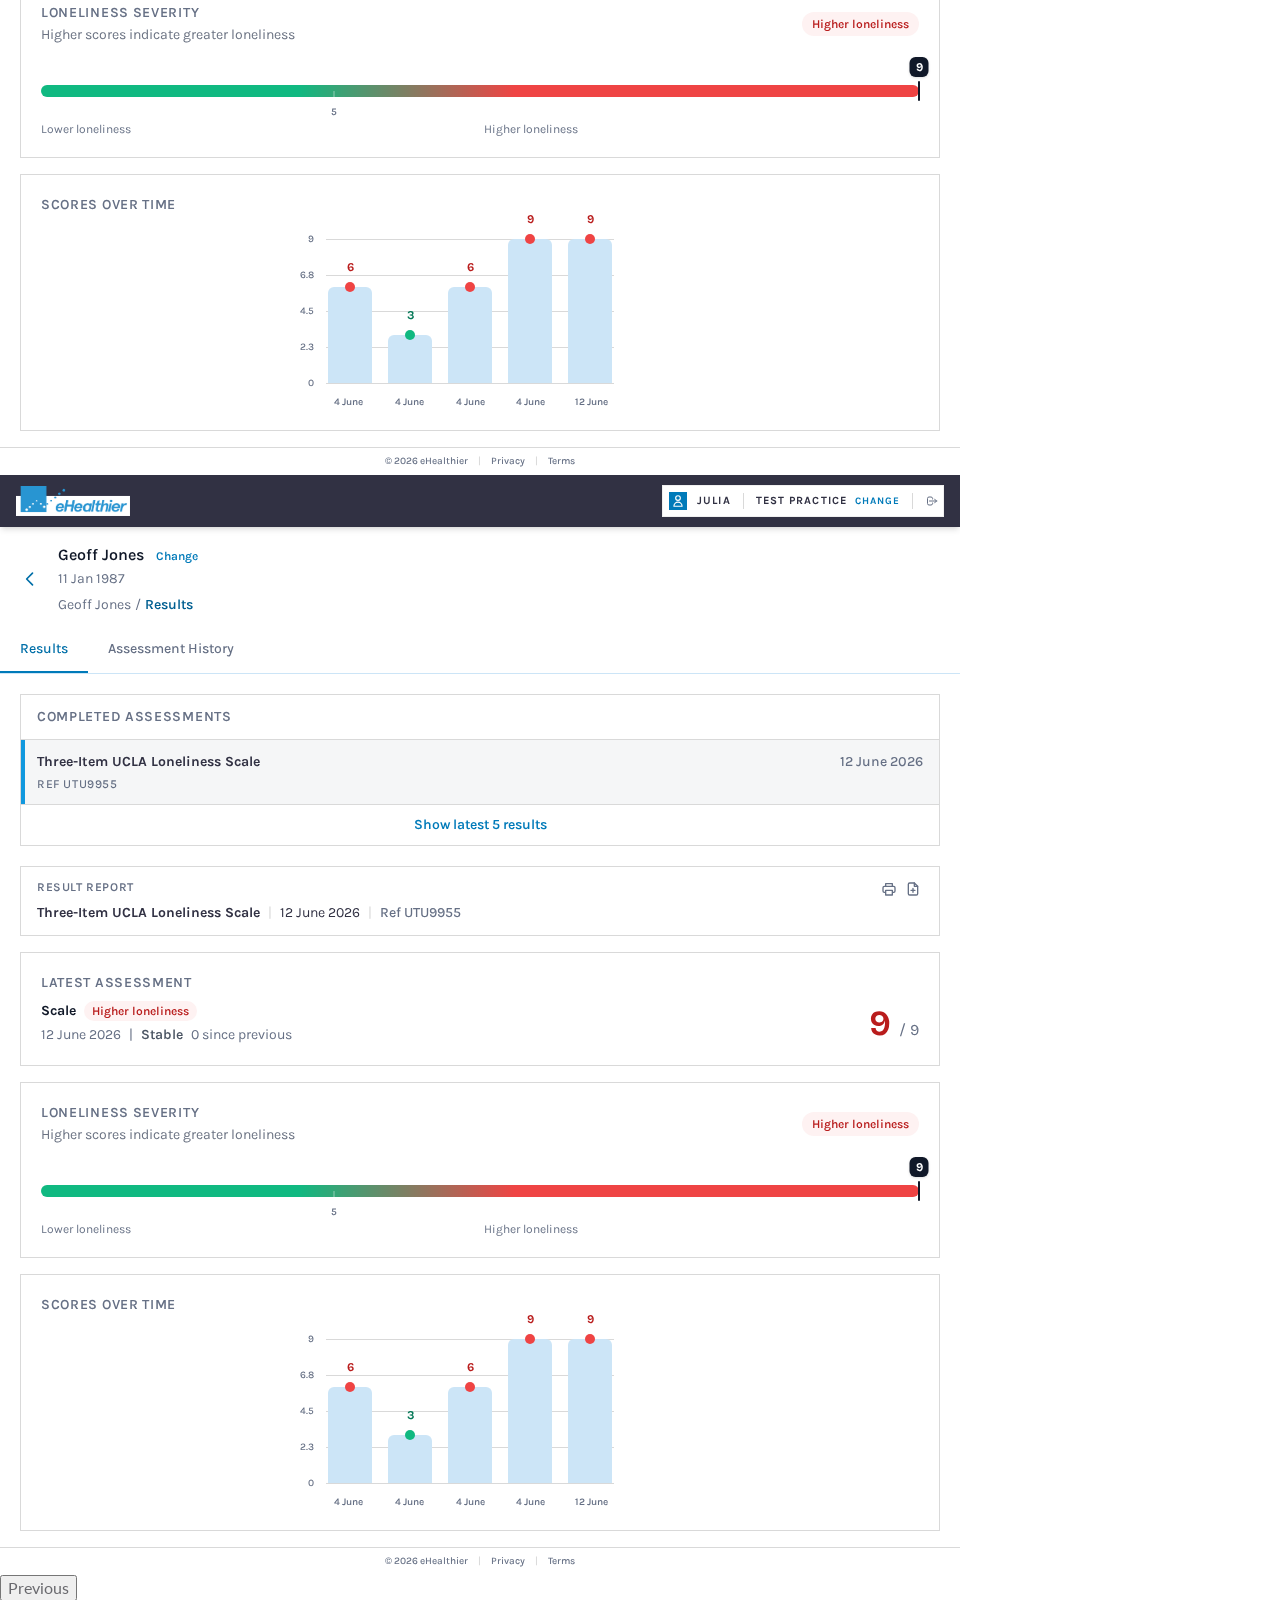
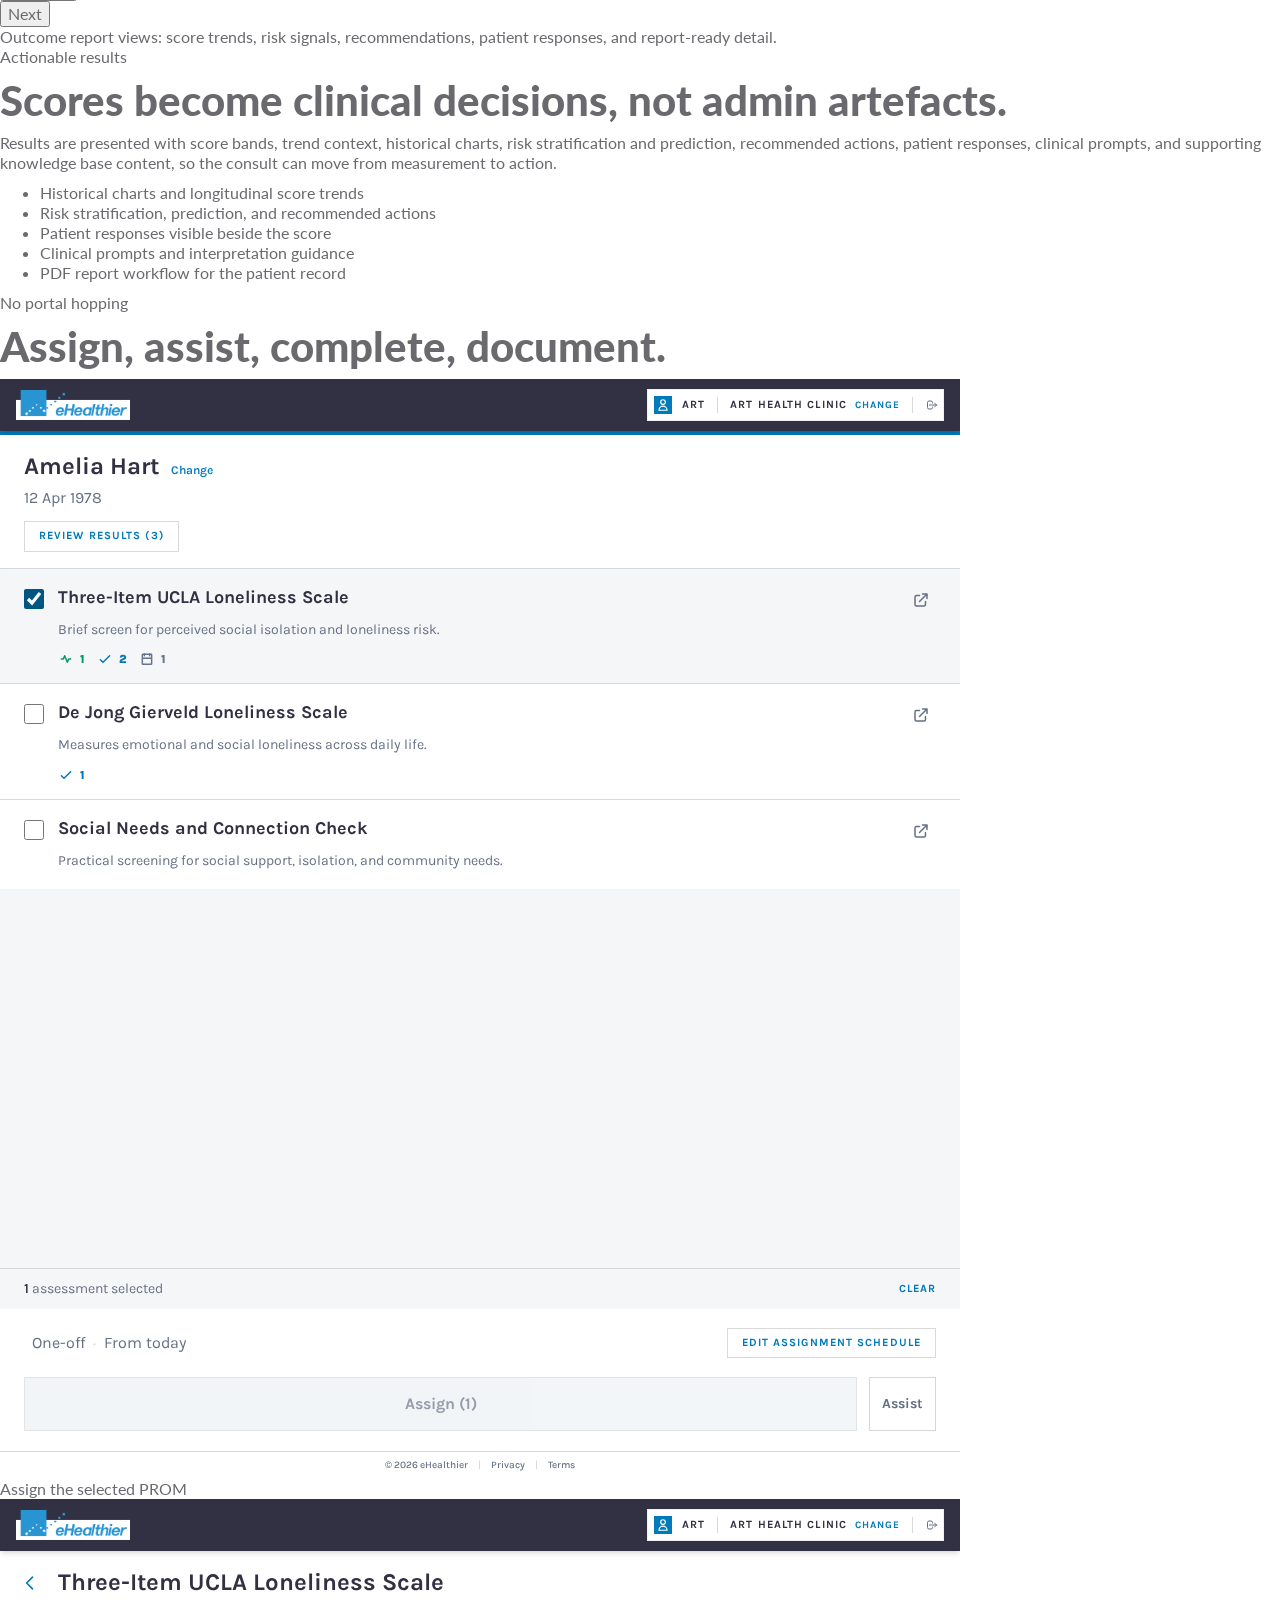
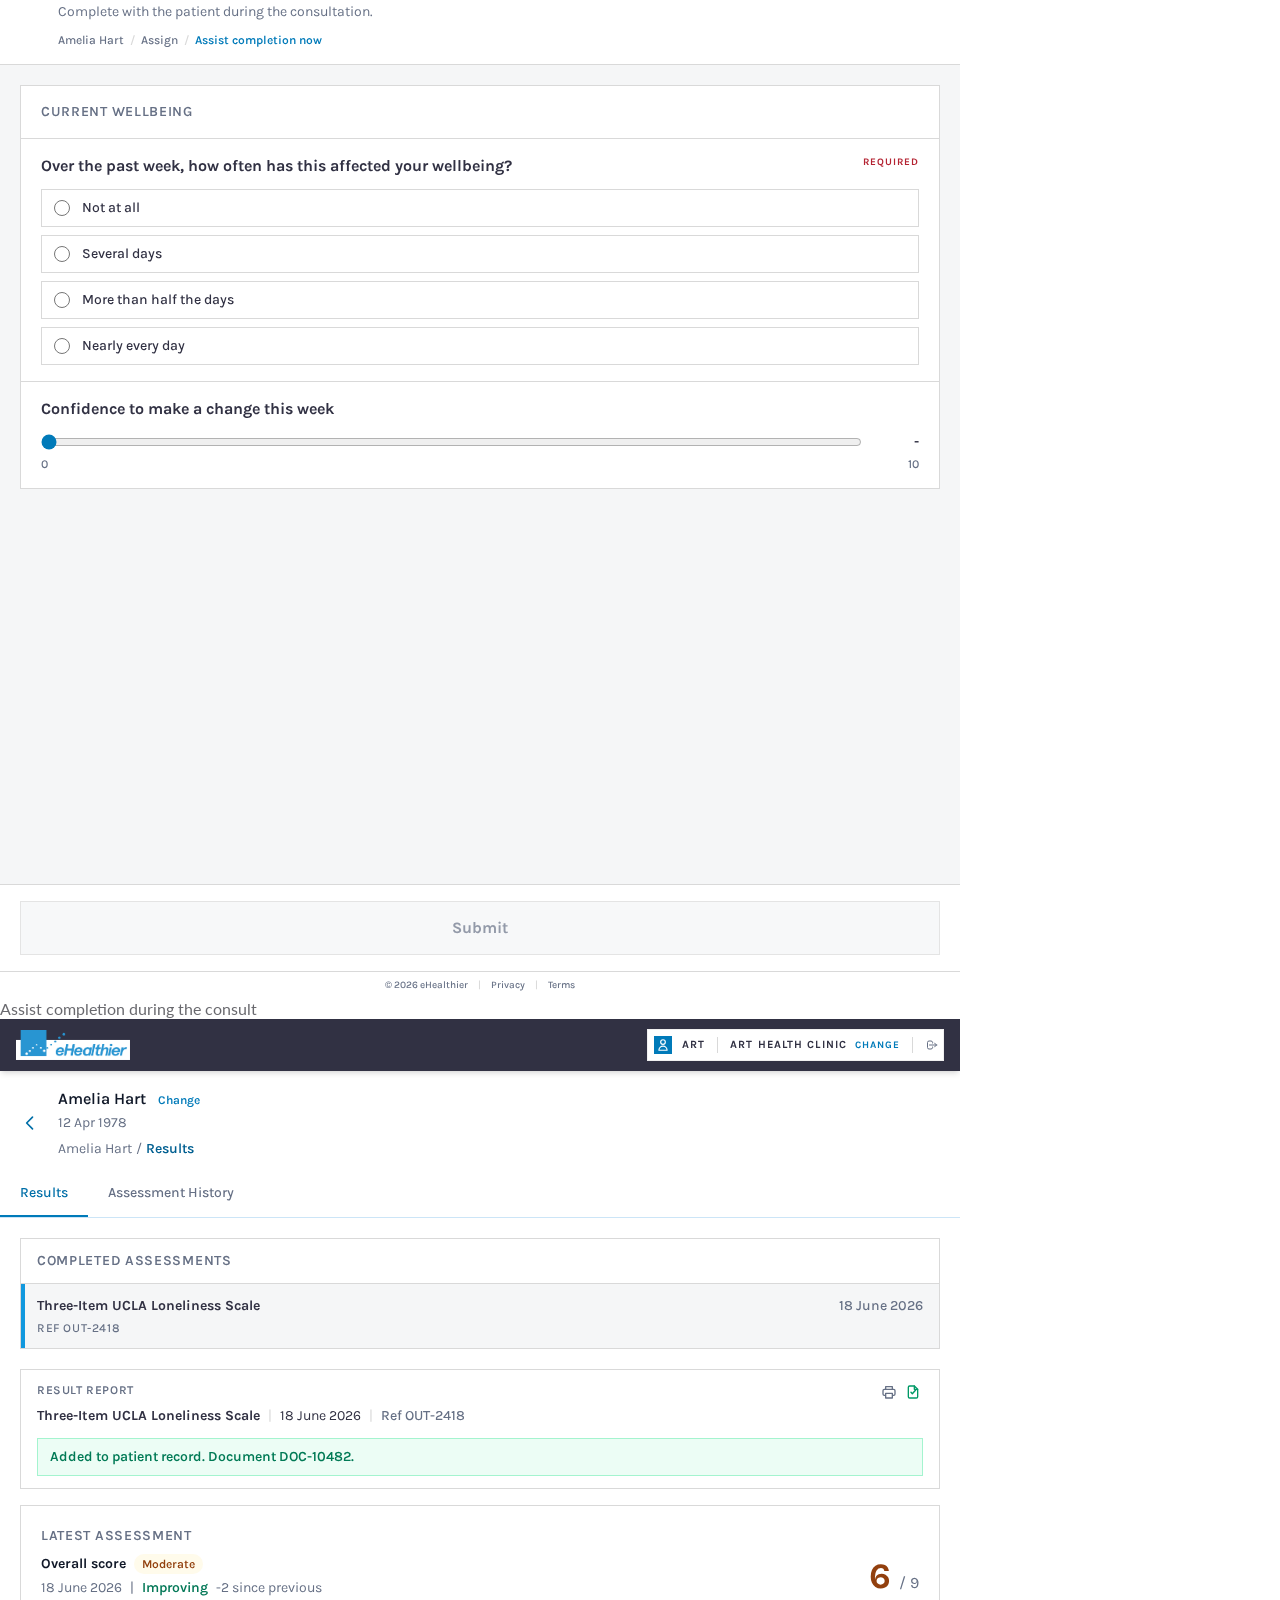
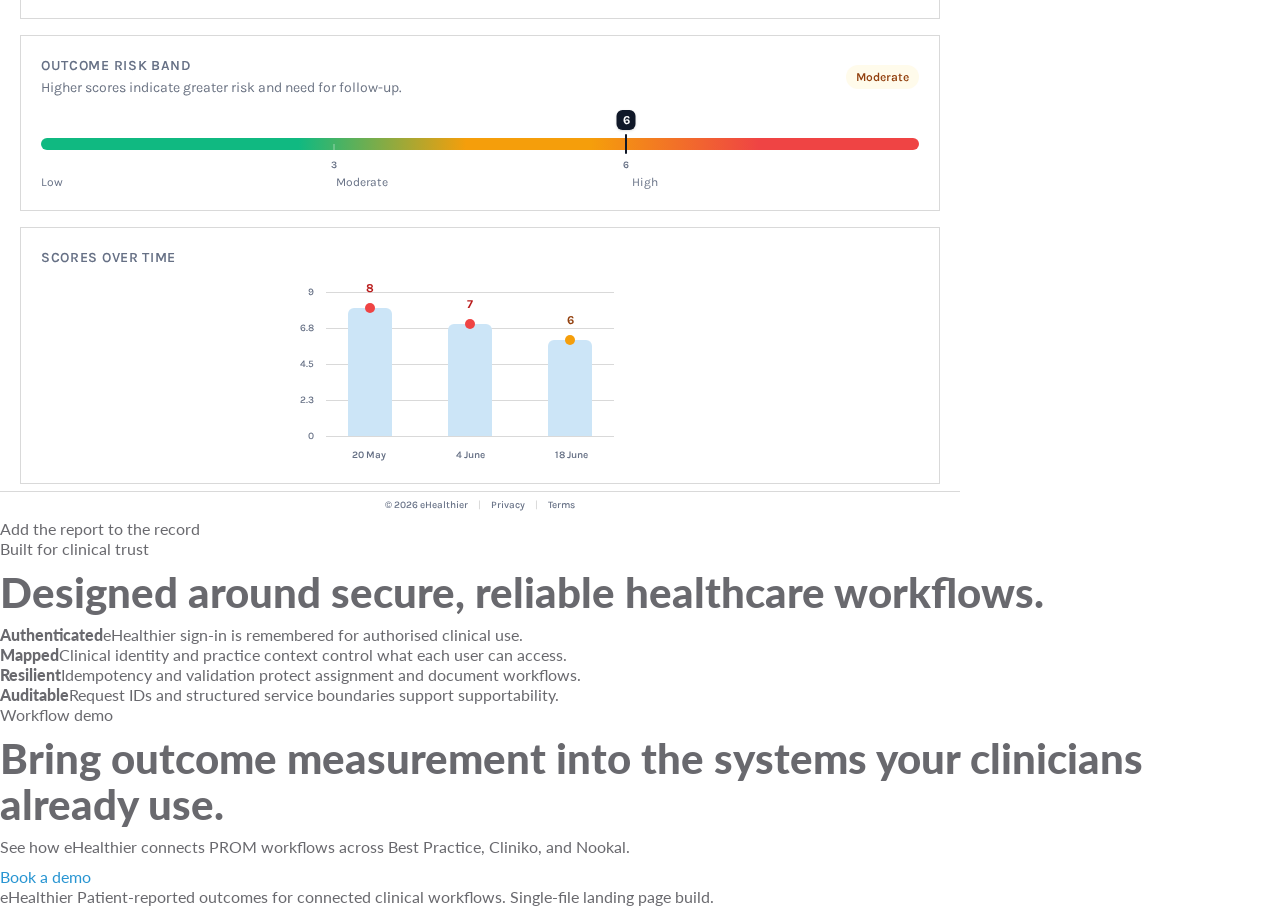
==== commit ac9a1e4e: "Refine clinical workflows sections" ====
--- a/clinical-workflows/index.html
+++ b/clinical-workflows/index.html
@@ -125,53 +125,48 @@
         </header>
 
   <main id="top">
-    <section class="hero">
-      <div class="hero-copy">
-        <p class="eyebrow">Outcomes at the point of care</p>
-        <h1>Patient-reported outcomes, native to your clinical work.</h1>
-        <p class="hero-lede">
-          eHealthier embeds PROM assignment, completion, interpretation, insights, and documentation into the practice workflows clinicians already use.
+    <section id="hero1" class="hero"></section>
+        <div class="container vertical-center-rel">
+            <div class="row">
+                <div class="col-md-7">
+                    <h1 class="text-white p-t-md">Patient-Reported Outcomes, Native to Clinical Workflows</h1>
+                    <p class="lead text-white m-b-md">
+                        eHealthier embeds PROM assignment, completion, interpretation, insights, and documentation into the practice workflows clinicians already use.
+                    </p>
+                    <a href="#demo" class="btn btn-shadow btn-white text-uppercase btn-md smooth-scroll">Book a workflow demo</a>
+                </div>
+            </div>
+        </div>
+    <section class="statement p-t-md content-spotlight bg-edit bg-grey" id="content1-1">
+  <div class="container">
+    <div class="row">
+      <div class="col-md-8 col-md-offset-2">
+        <div class="section-header text-center">
+          <h2 class="m-b-md">In a Nutshell</h2>
+          <p class="lead m-b-md">
+            Not another PROM portal. A connected outcomes workflow that follows the patient
+            from clinical context to assessment, result interpretation, and record-ready
+            documentation.
+          </p>
+        </div>
+      </div>
+    </div>
+  </div>
+</section>
+
+    <section class="section split" id="workflow">
+  <div class="container">
+    <div class="row vertical-center-md">
+      <div class="col-md-6">
+        <p class="eyebrow">Native workflow</p>
+        <h2 class="m-b-md">From patient context to outcome action.</h2>
+        <p class="m-b-md">
+          The workflow starts where care starts: with the patient record already open in the
+          clinician's system. Through the integration, eHealthier surfaces the right patient,
+          shows relevant PROM status, and supports assignment within the context of your
+          clinical system, without a second system hunt.
         </p>
-        <div class="hero-actions">
-          <a class="button primary" href="#demo">Book a workflow demo</a>
-          <a class="button secondary" href="#workflow-video" data-play-workflow>See the workflow</a>
-        </div>
-        <div class="partner-block">
-          <p>Natively integrated with</p>
-          <div class="partner-strip" aria-label="Supported practice systems">
-            <span><img src="[data-uri]" alt="Best Practice"></span>
-            <span><img src="[data-uri]" alt="Cliniko"></span>
-            <span class="logo-on-dark"><img src="[data-uri]" alt="Nookal"></span>
-          </div>
-        </div>
-      </div>
-      <div class="hero-visual" id="workflow-video" aria-label="Clinical workflow video">
-        <video
-          controls
-          preload="metadata"
-          poster="[data-uri]"
-          aria-label="eHealthier clinical workflow video showing patient context, PROM assignment, completion, interpretation, insights, and documentation."
-        >
-</video>
-        <button class="video-play" type="button" data-play-workflow aria-label="Play workflow video">
-          <span></span>
-        </button>
-      </div>
-    </section>
-
-    <section class="statement">
-      <p>
-        Not another PROM portal. A connected outcomes workflow that follows the patient from clinical context to assessment, result interpretation, and record-ready documentation.
-      </p>
-    </section>
-
-    <section class="section split" id="workflow">
-      <div>
-        <p class="eyebrow">Native workflow</p>
-        <h2>From patient context to outcome action.</h2>
-        <p>
-          The workflow starts where care starts: with the patient record already open in the clinician's system. Through the integration, eHealthier surfaces the right patient, shows relevant PROM status, and supports assignment within the context of your clinical system, without a second system hunt.
-        </p>
+
         <div class="steps">
           <div><strong>1</strong><span>Find the patient in clinical context</span></div>
           <div><strong>2</strong><span>Assign the right pathway for the clinical use case</span></div>
@@ -179,60 +174,107 @@
           <div><strong>4</strong><span>Review results and file the report</span></div>
         </div>
       </div>
-      <figure class="screen-card">
-        <img src="[data-uri]" alt="Suggested patient workflow showing patients in visit, recently seen, and scheduled soon.">
-        <figcaption>Suggested patients by visit, seen, and upcoming appointment context.</figcaption>
-      </figure>
-    </section>
+
+      <div class="col-md-6">
+        <figure class="screen-card">
+           <img src="../images/uploads/Patients.png" alt="Clinical workflow inside practice software">
+        </figure>
+      </div>
+    </div>
+  </div>
+</section>
 
     <section class="section" id="integrations">
-      <div class="section-heading">
-        <p class="eyebrow">One outcomes platform</p>
-        <h2>Built for connected clinical environments.</h2>
-        <p>
-          eHealthier adapts the outcomes workflow to the systems each practice already uses, with Best Practice, Cliniko, and Nookal available at this stage.
-        </p>
-      </div>
-      <div class="integration-grid">
-        <article>
-          <span class="logo-pill"><img src="[data-uri]" alt="Best Practice"></span>
-          <h3>Deep general practice workflow</h3>
-          <p>Patient context, PROM assignment, history, results, and record-ready documentation inside the clinical flow.</p>
-        </article>
-        <article>
-          <span class="logo-pill"><img src="[data-uri]" alt="Cliniko"></span>
-          <h3>Allied health outcomes</h3>
-          <p>Outcome tracking designed around consult rhythm, patient programs, and progress conversations.</p>
-        </article>
-        <article>
-          <span class="logo-pill logo-on-dark"><img src="[data-uri]" alt="Nookal"></span>
-          <h3>Practice-wide measurement</h3>
-          <p>Consistent PROM workflows across teams who need measurement without extra administrative drag.</p>
-        </article>
-      </div>
-    </section>
+  <div class="container">
+   <div class="row">
+  <div class="col-md-4">
+    <article class="text-center m-b-lg">
+      <div style="height: 240px; display: flex; align-items: center; justify-content: center; margin-bottom: 24px; overflow: hidden;">
+        <img src="../images/uploads/Providers.png"
+             alt="Deep general practice workflow"
+             class="img-responsive center-block"
+             style="max-height: 220px; width: auto;">
+      </div>
+      <h3 class="m-b-sm">Deep general practice workflow</h3>
+      <p>
+        Patient context, PROM assignment, history, results, and record-ready
+        documentation inside the clinical flow.
+      </p>
+    </article>
+  </div>
+
+  <div class="col-md-4">
+    <article class="text-center m-b-lg">
+      <div style="height: 240px; display: flex; align-items: center; justify-content: center; margin-bottom: 24px; overflow: hidden;">
+        <img src="../images/uploads/Providersv2.png"
+             alt="Allied health outcomes"
+             class="img-responsive center-block"
+             style="max-height: 220px; width: auto;">
+      </div>
+      <h3 class="m-b-sm">Allied health outcomes</h3>
+      <p>
+        Outcome tracking designed around consult rhythm, patient programs, and
+        progress conversations.
+      </p>
+    </article>
+  </div>
+
+  <div class="col-md-4">
+    <article class="text-center m-b-lg">
+      <div style="height: 240px; display: flex; align-items: center; justify-content: center; margin-bottom: 24px; overflow: hidden;">
+        <img src="../images/uploads/Patients.png"
+             alt="Practice-wide measurement"
+             class="img-responsive center-block"
+             style="max-height: 220px; width: auto;">
+      </div>
+      <h3 class="m-b-sm">Practice-wide measurement</h3>
+      <p>
+        Consistent PROM workflows across teams who need measurement without extra
+        administrative drag.
+      </p>
+    </article>
+  </div>
+</div>
+</section>
 
     <section class="section screenshot-lab">
-      <div class="lab-copy">
-        <p class="eyebrow">Use-case driven workflows</p>
-        <h2>Clinical pathways reflect how each practice works.</h2>
-        <p>
-          Different teams can surface the outcome workflows that match their care model, from social health pathways like loneliness through to lifestyle medicine programs, physiotherapy, podiatry, and other allied health use cases.
-        </p>
-        <div class="tab-buttons" role="tablist" aria-label="Clinical workflow screenshots">
-          <button class="tab-button active" type="button" data-screen="loneliness" role="tab" aria-selected="true">Loneliness</button>
-          <button class="tab-button" type="button" data-screen="lifestyle" role="tab" aria-selected="false">Lifestyle medicine</button>
-          <button class="tab-button" type="button" data-screen="physio" role="tab" aria-selected="false">Physiotherapy</button>
-          <button class="tab-button" type="button" data-screen="podiatry" role="tab" aria-selected="false">Podiatry</button>
-        </div>
-      </div>
-      <div class="tab-stage">
-        <img class="tab-screen active" data-screen-image="loneliness" src="[data-uri]" alt="Real panel clinical workflow for a loneliness use case.">
-        <img class="tab-screen" data-screen-image="lifestyle" src="[data-uri]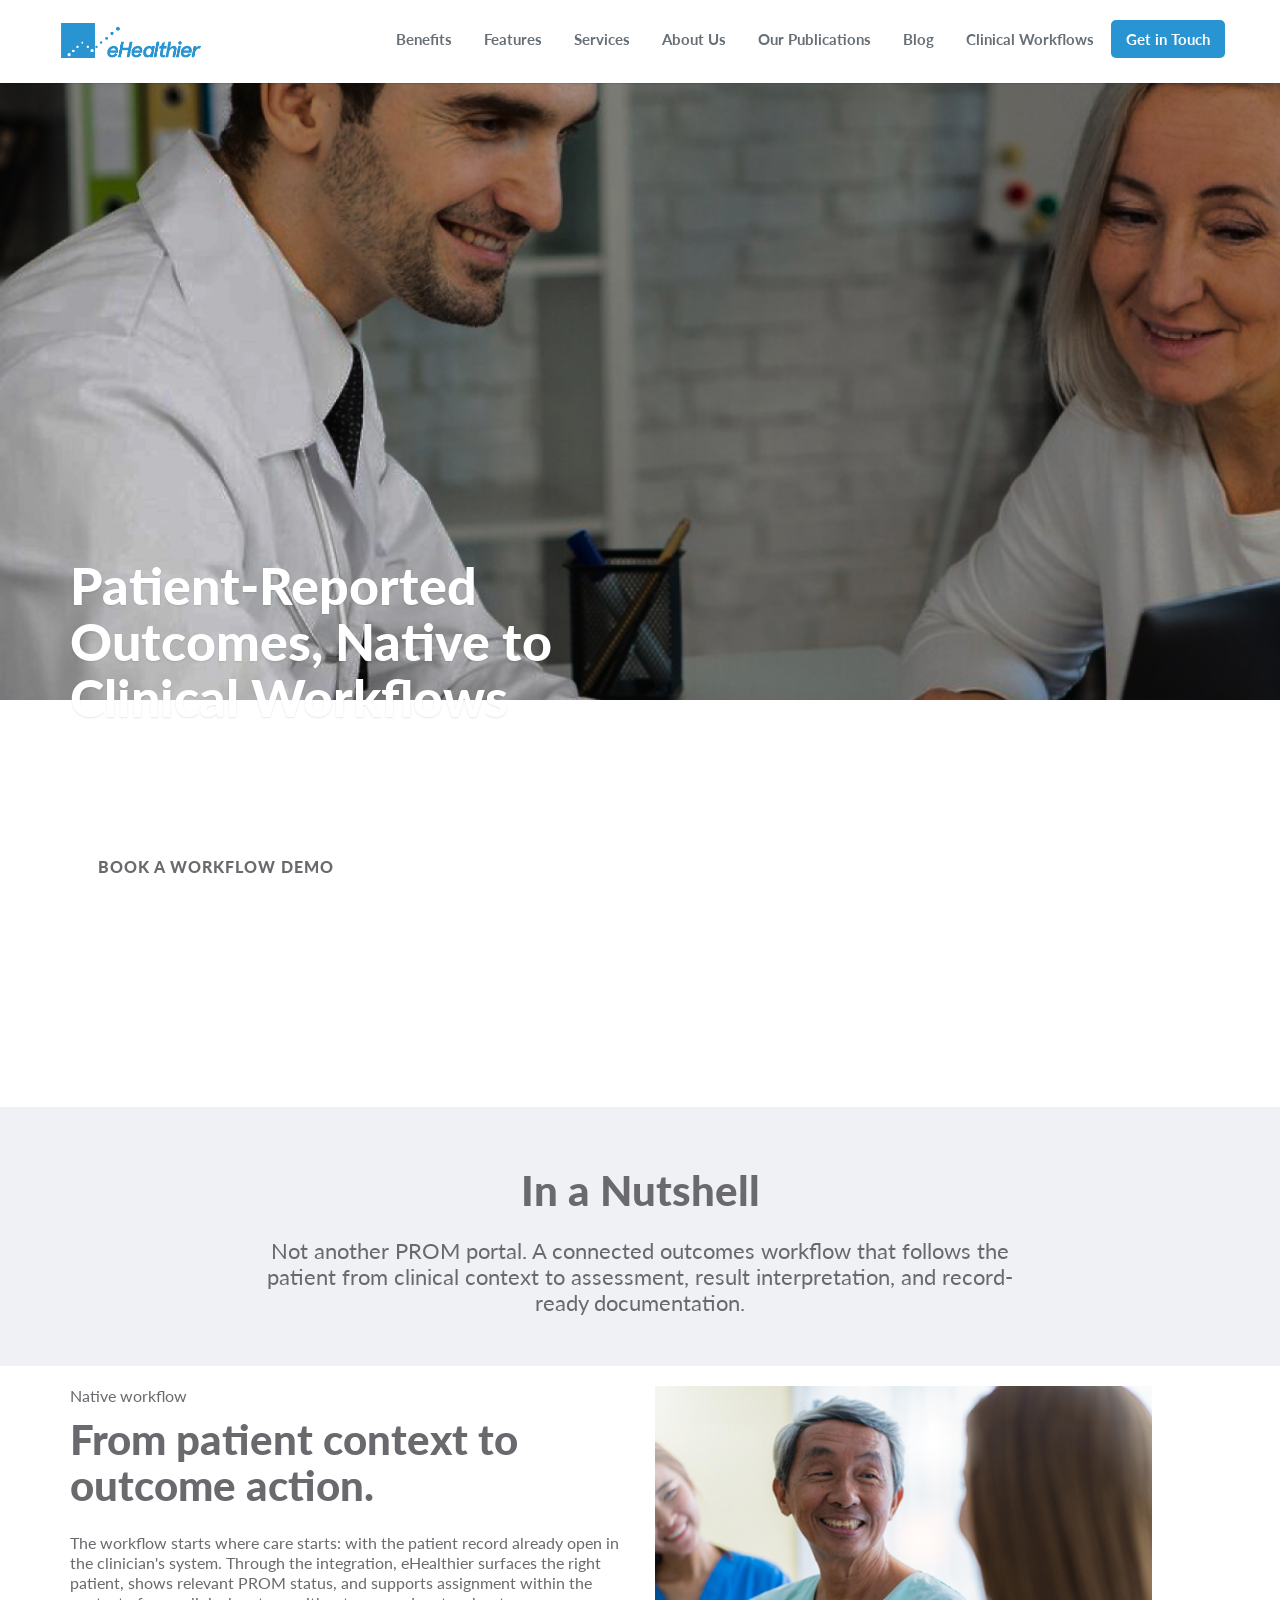
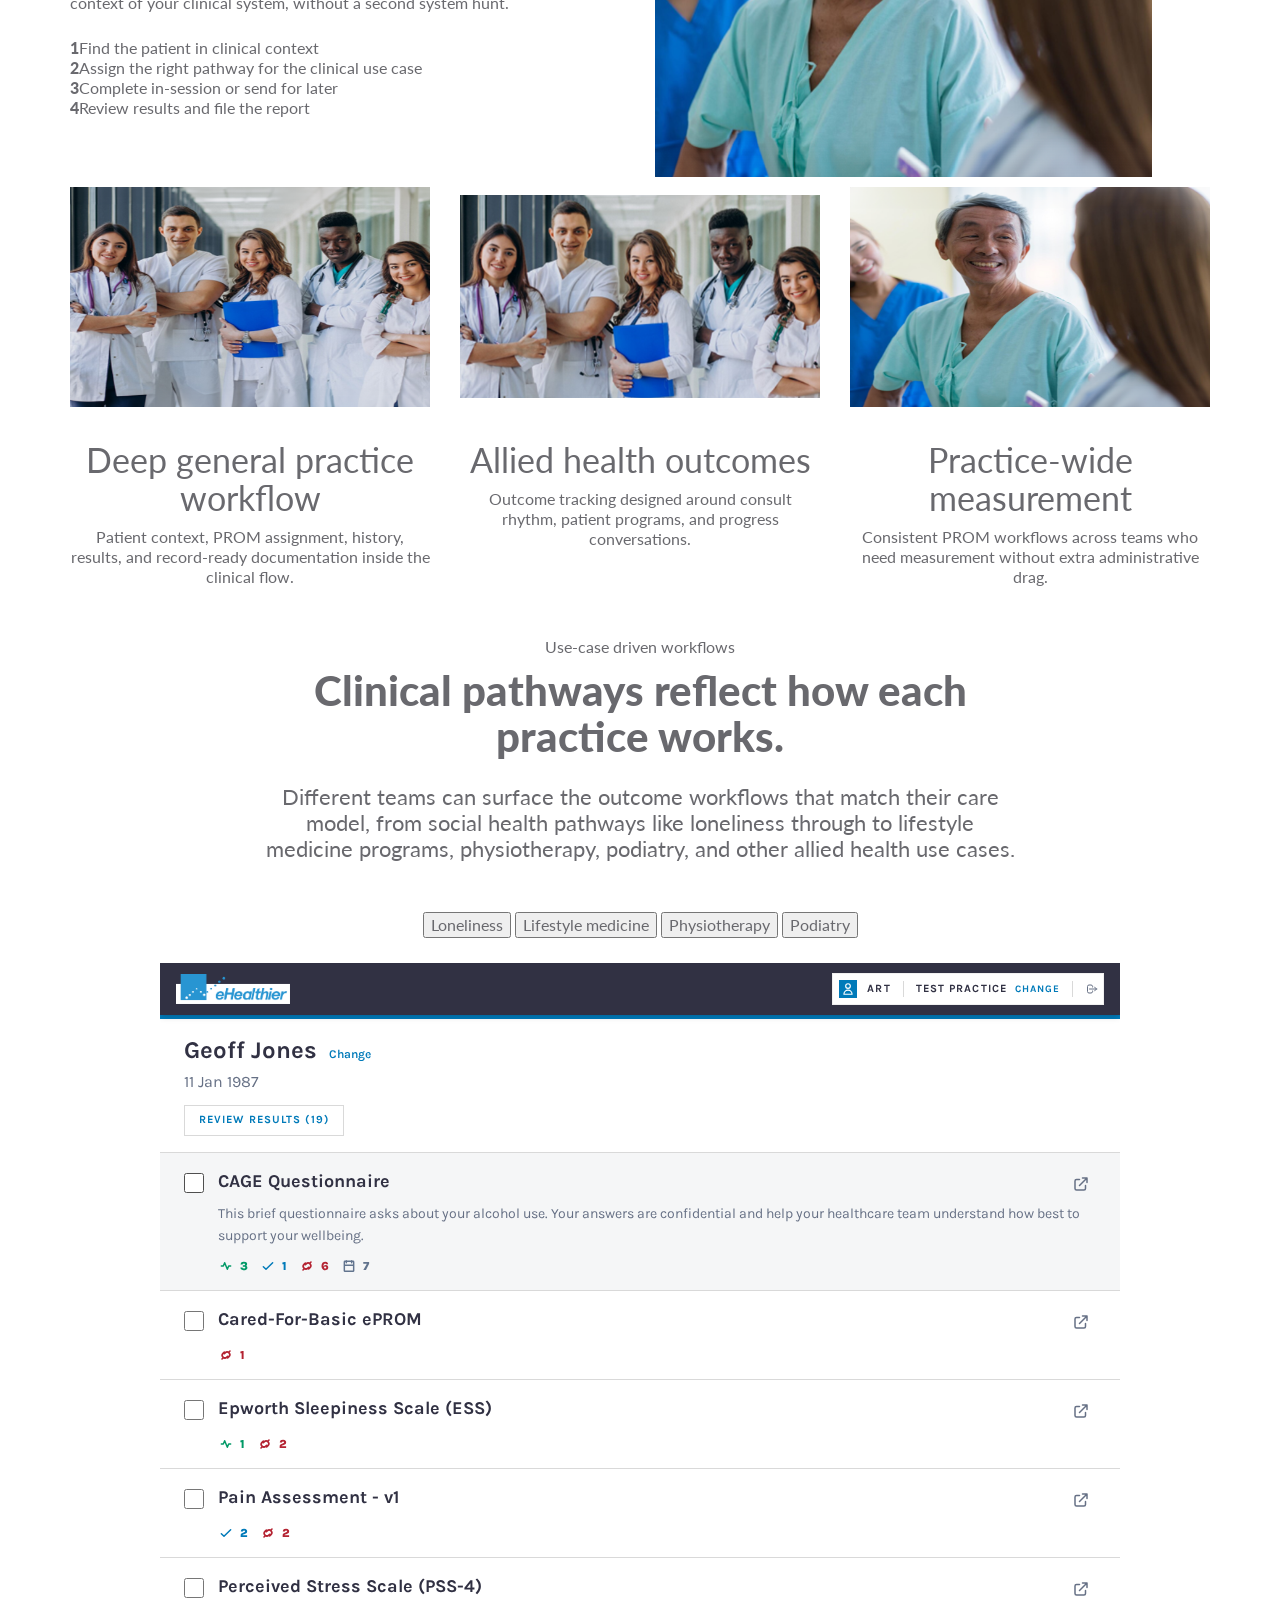
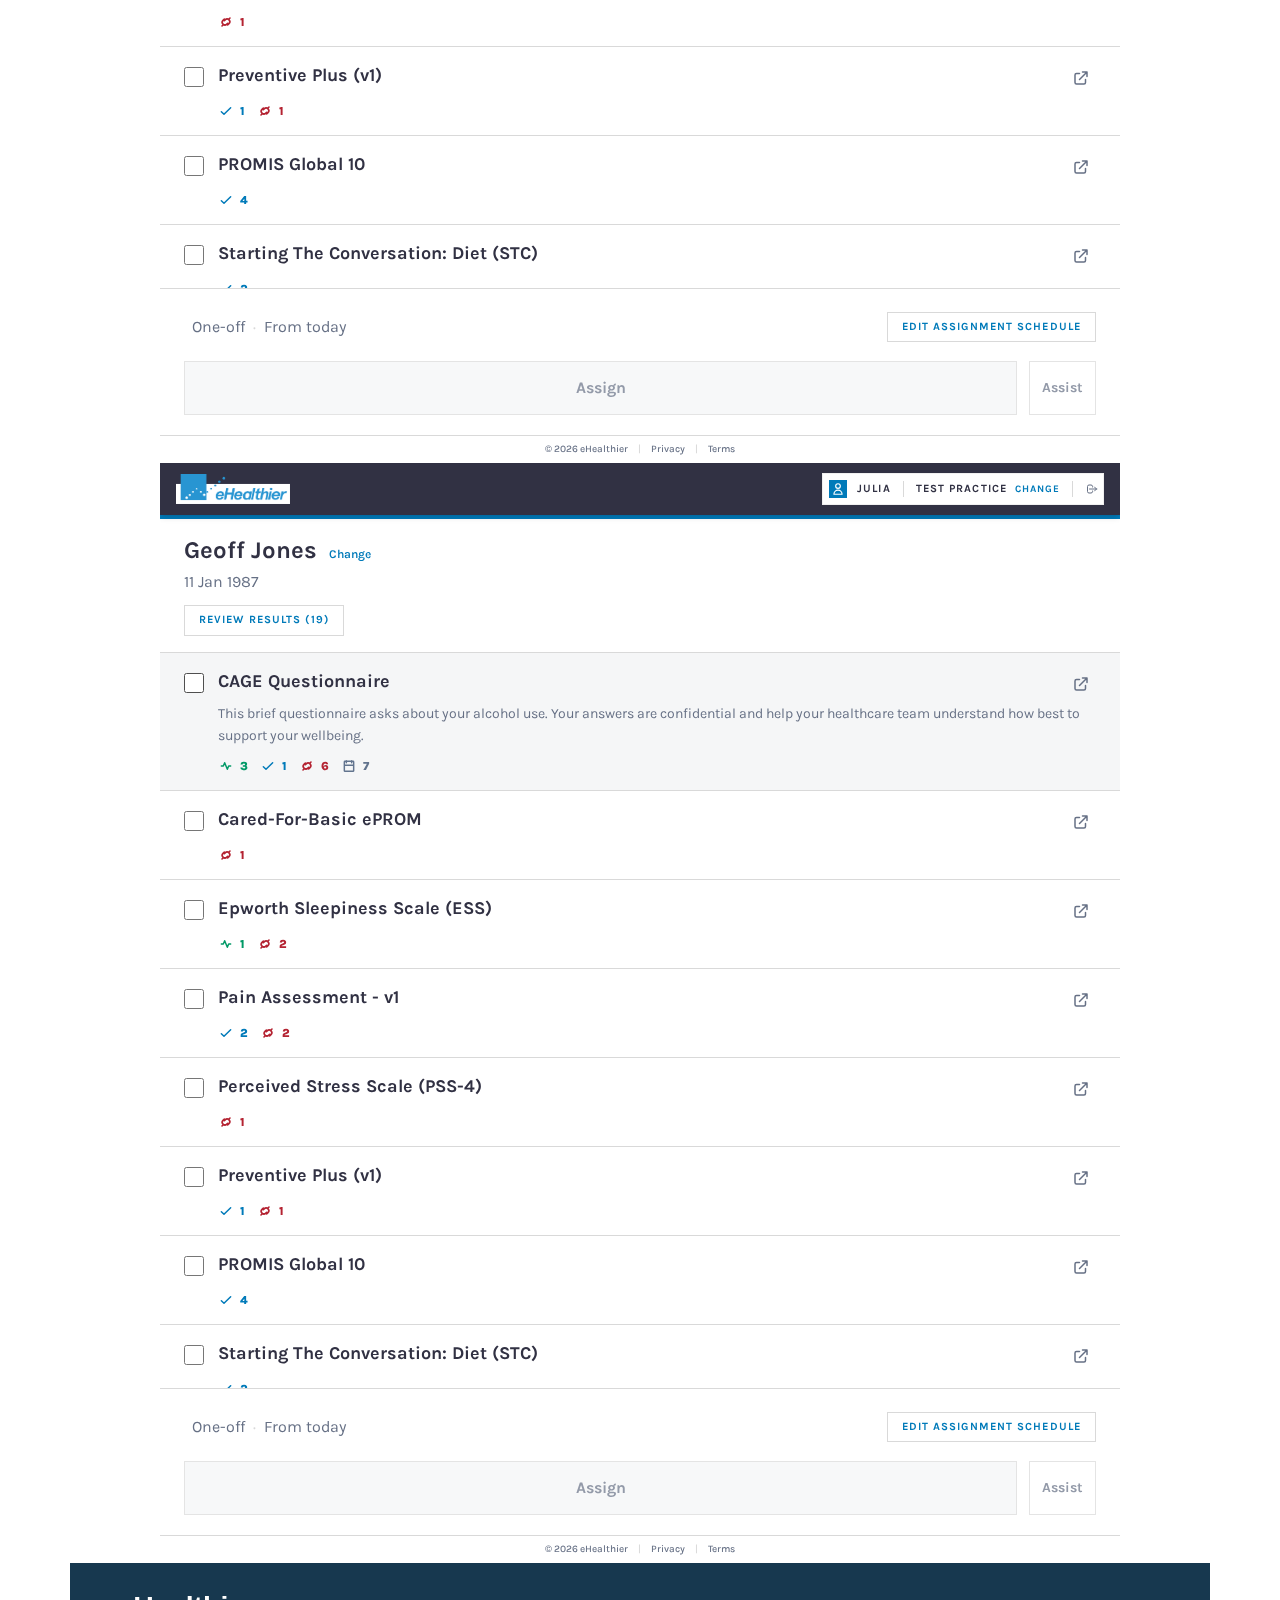
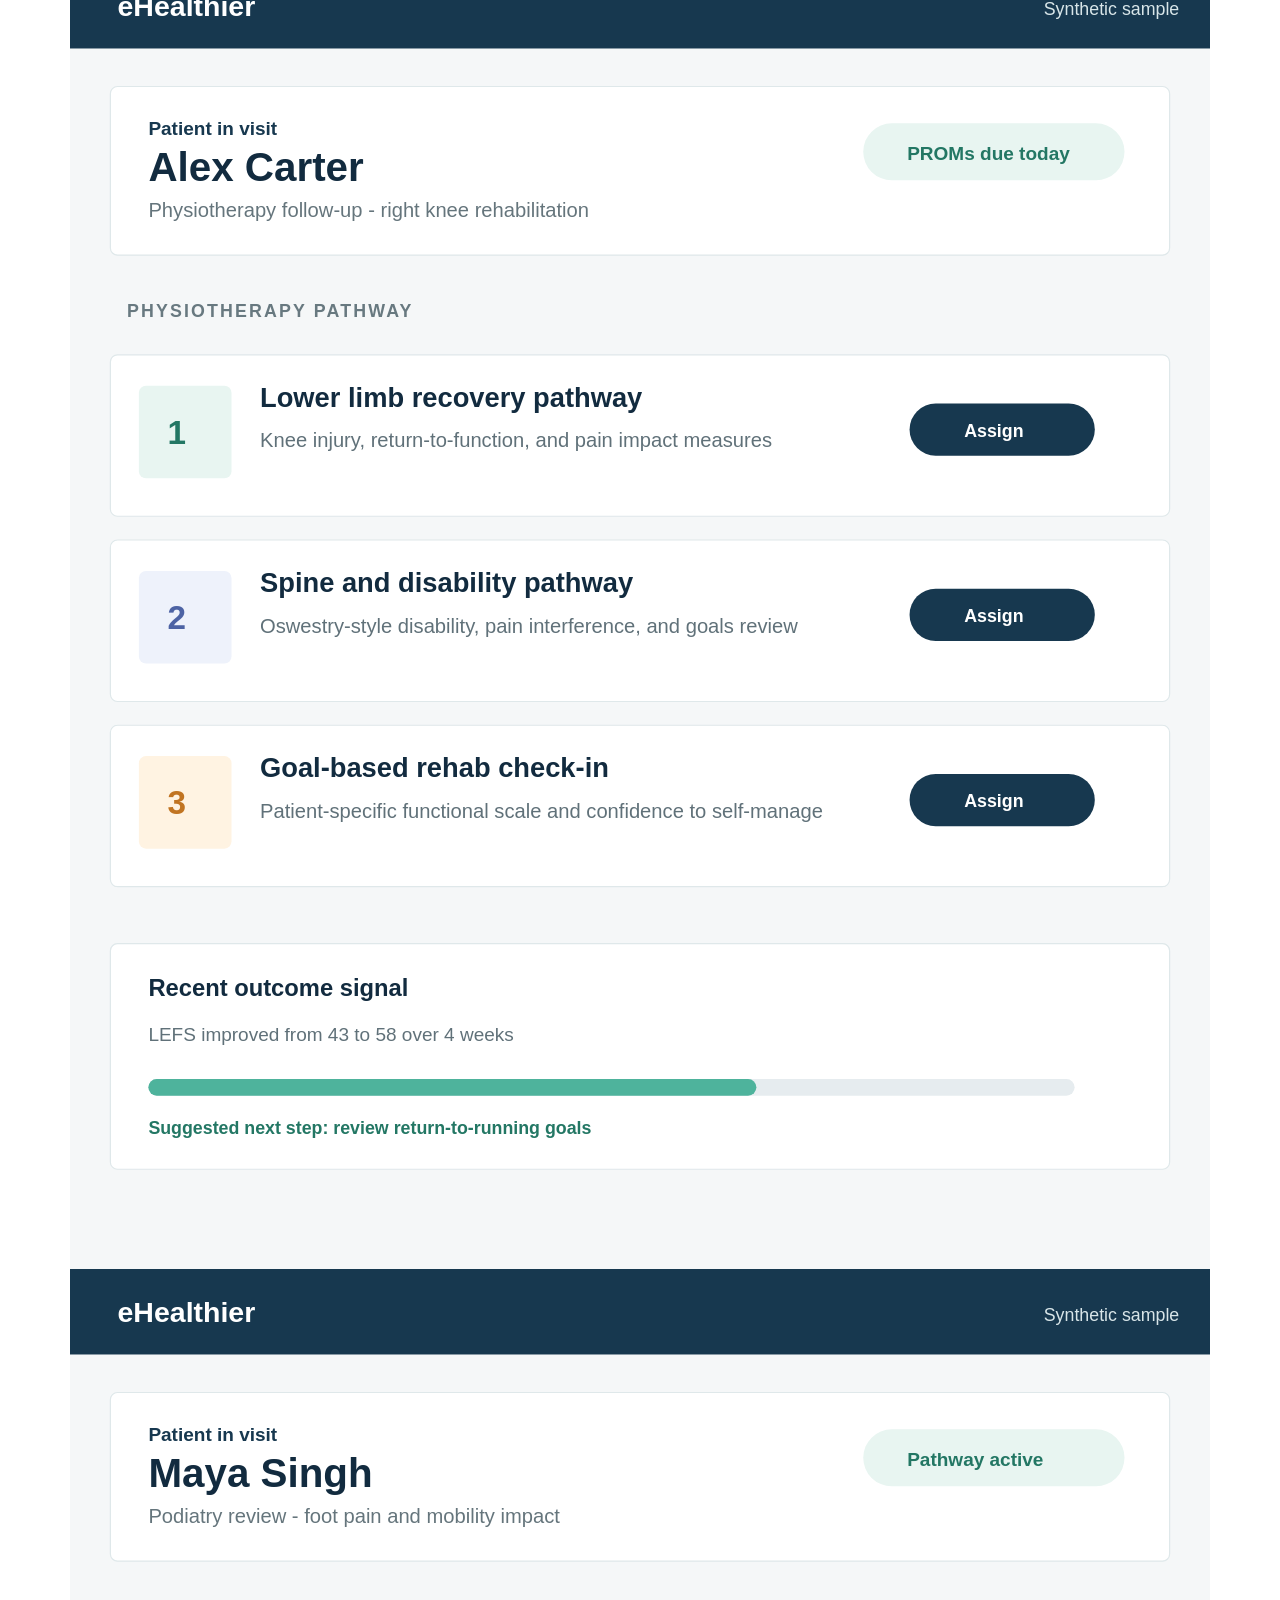
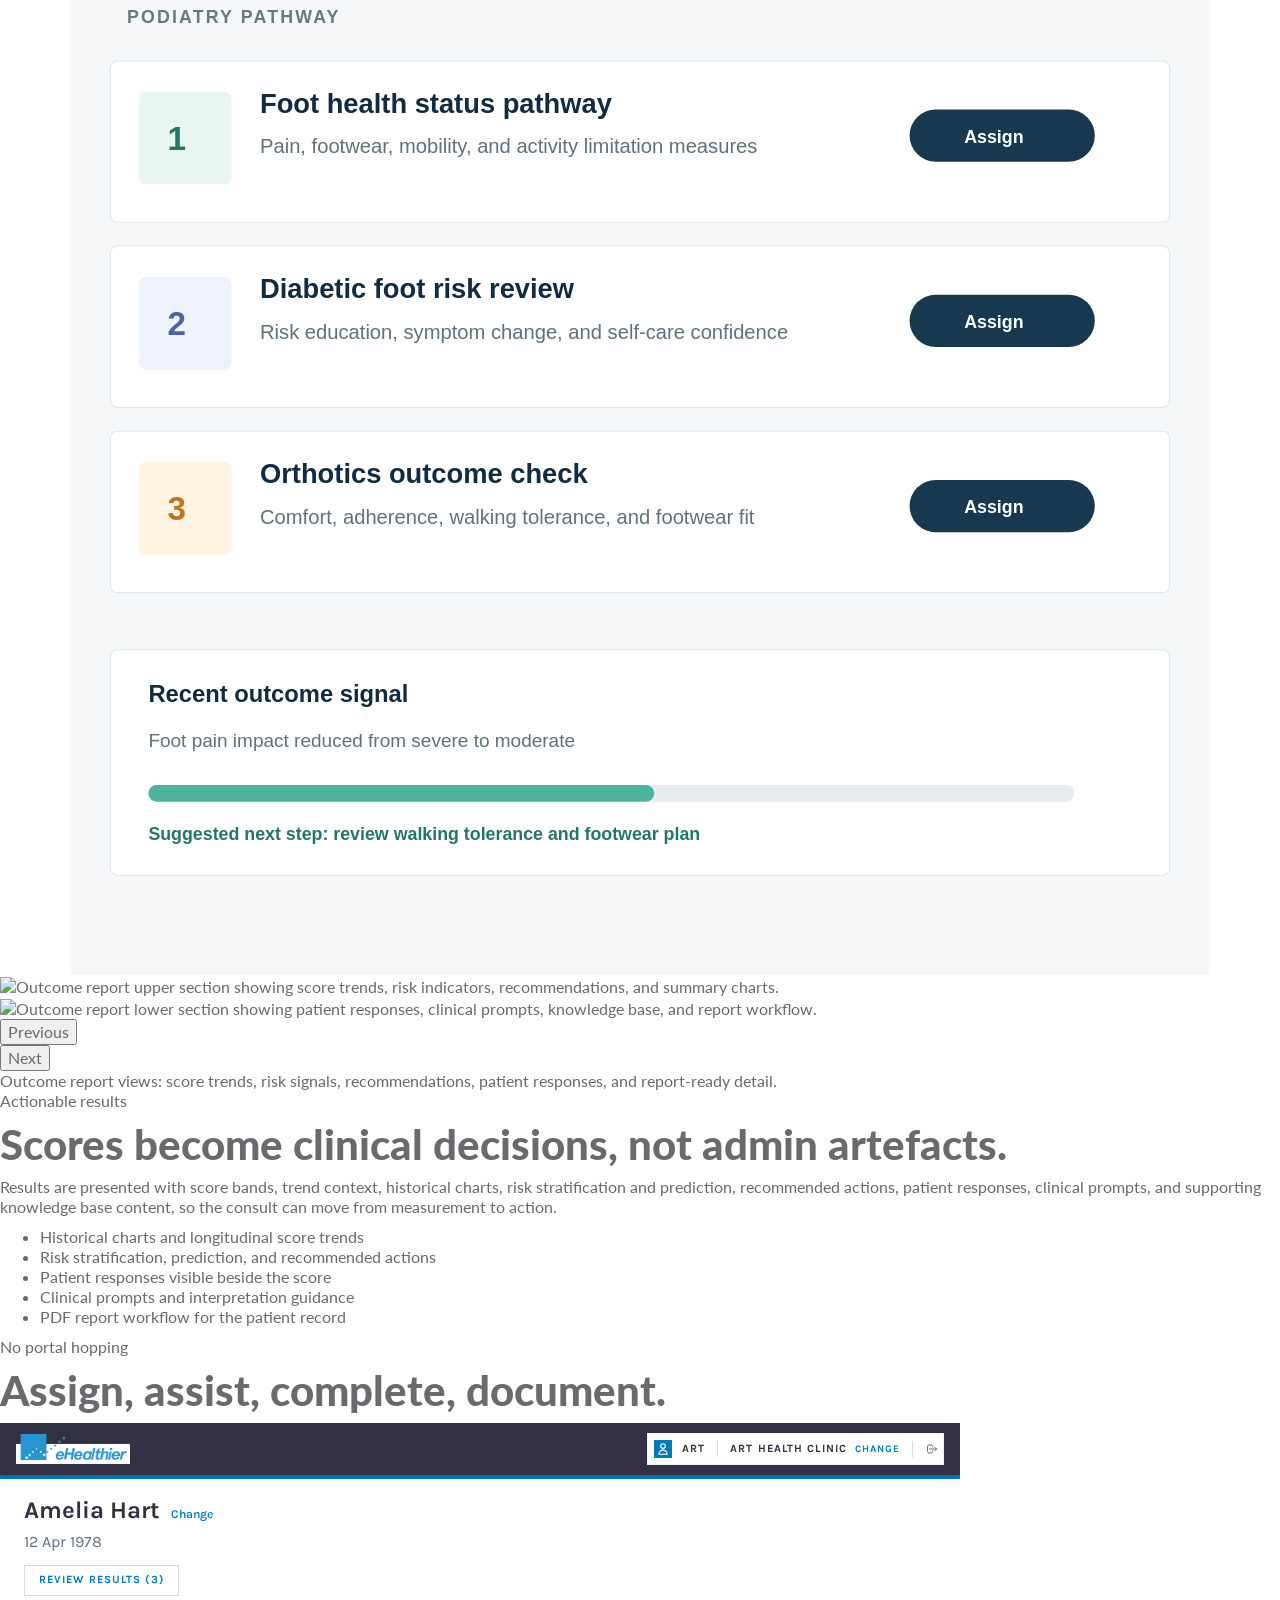
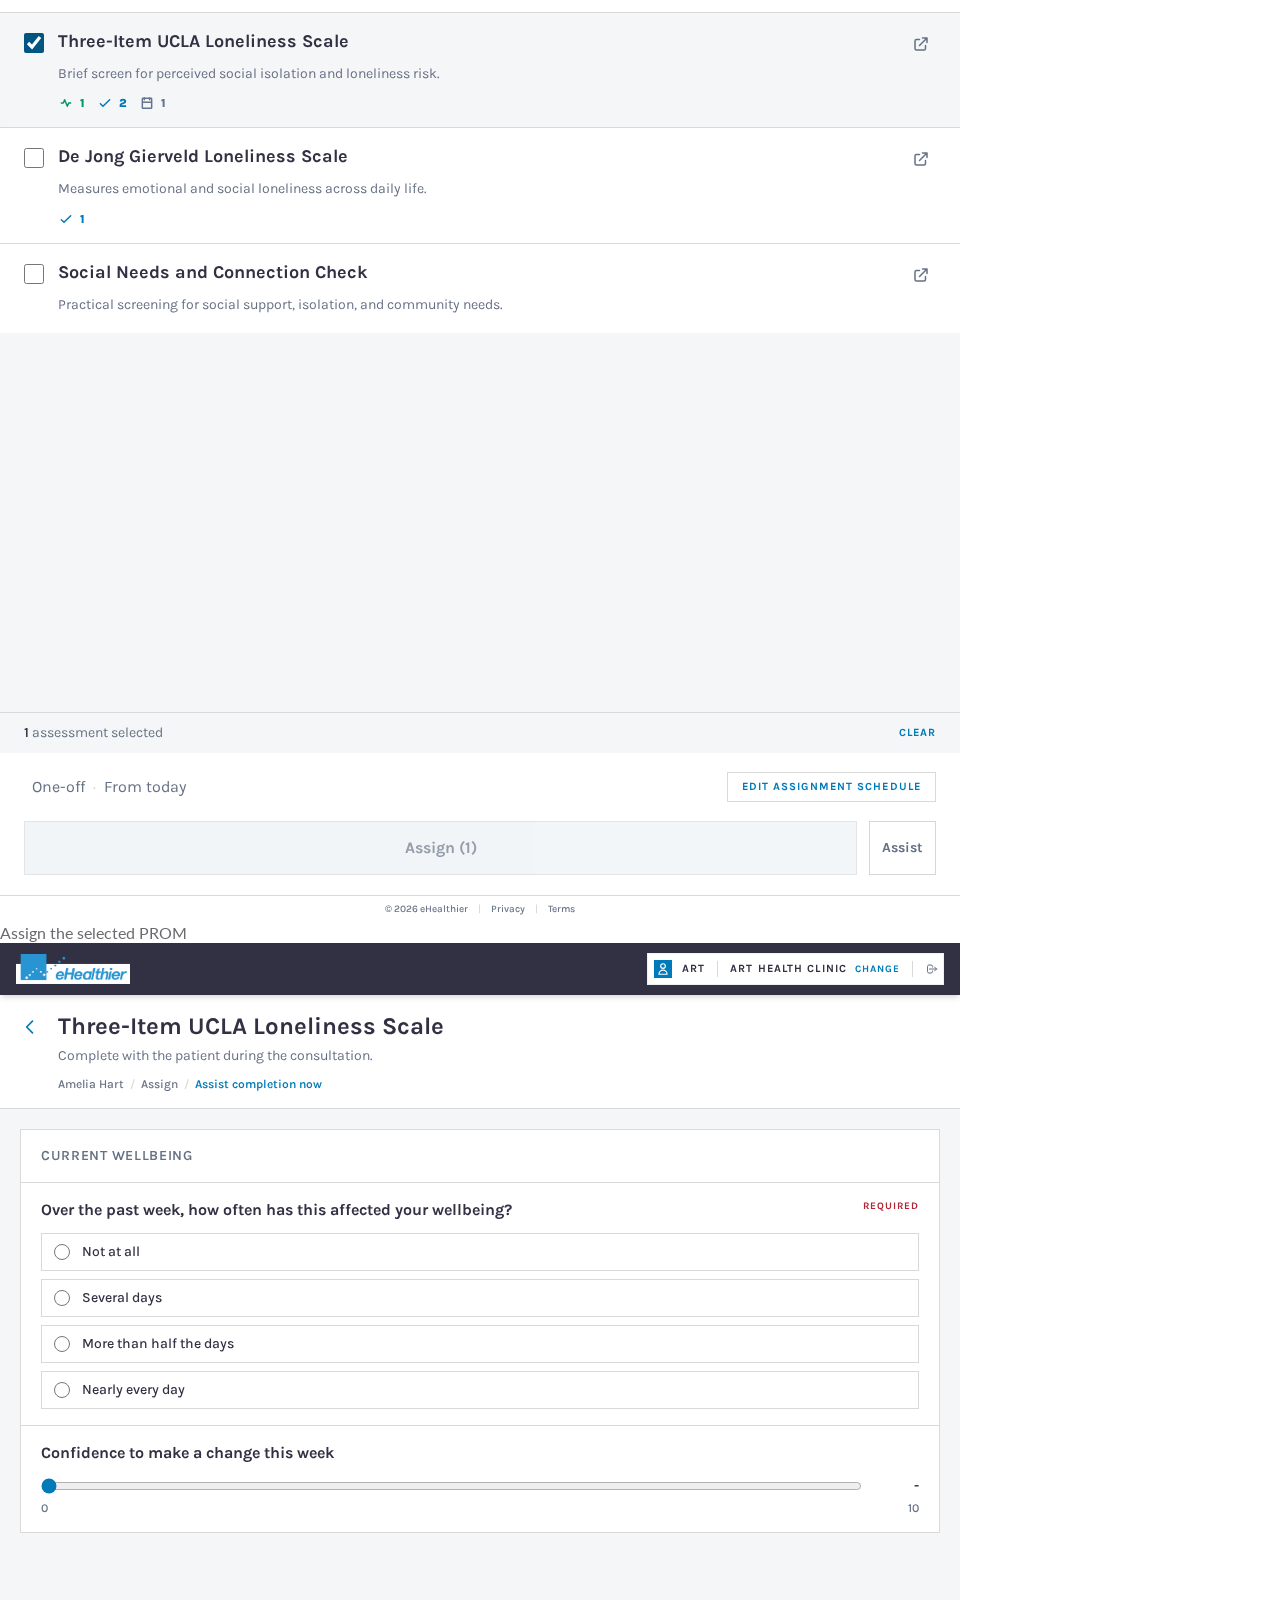
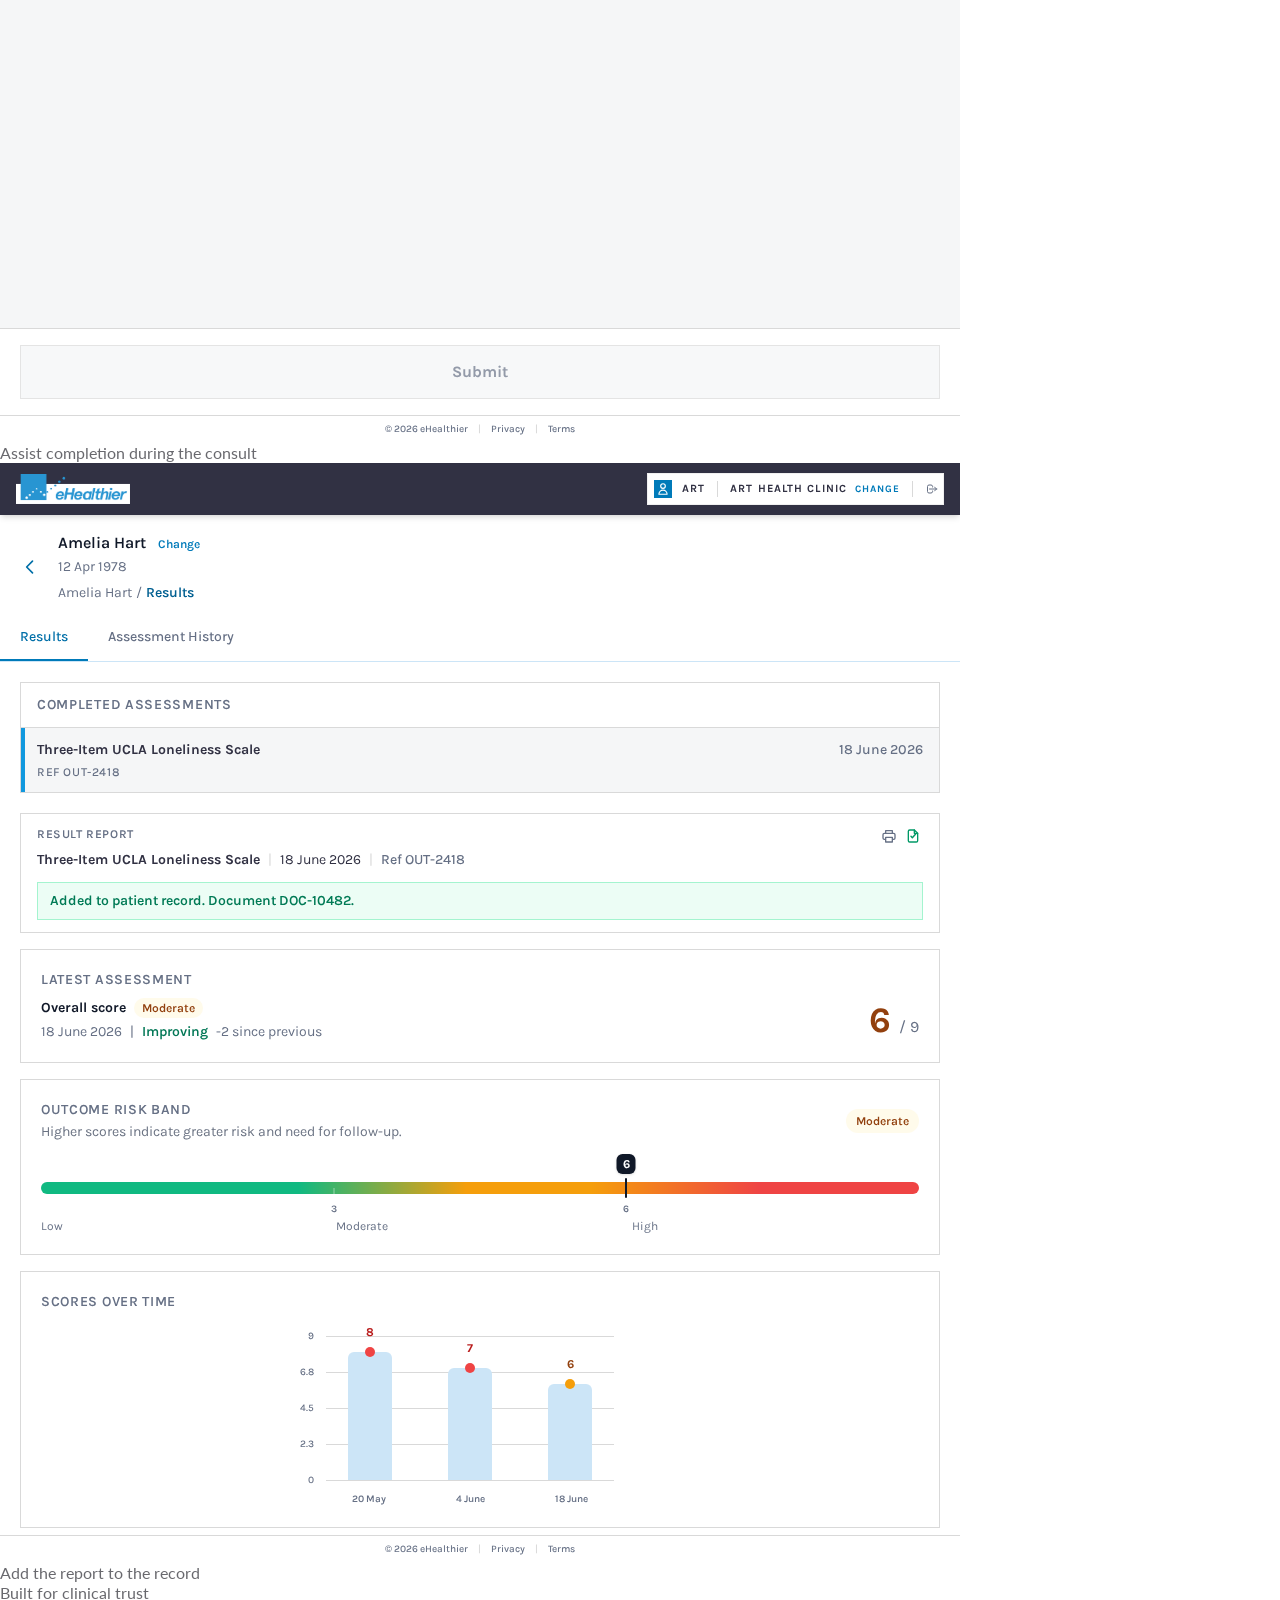
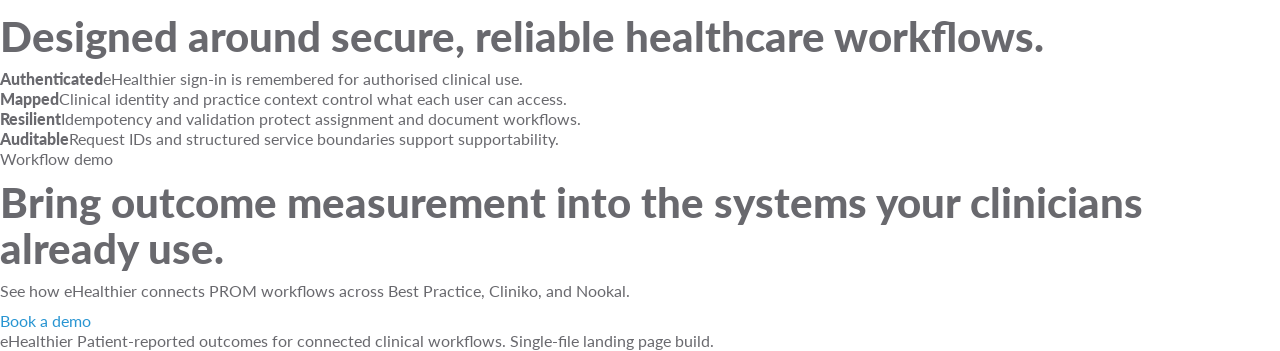
==== commit ec5135df: "Fix clinical workflows screenshots and interactions" ====
--- a/clinical-workflows/index.html
+++ b/clinical-workflows/index.html
@@ -277,40 +277,45 @@
 </section>
 
     <section class="section split reverse" id="results">
-      <figure class="screen-card wide result-carousel" aria-label="Outcome report carousel">
-        <div class="carousel-viewport">
-          <div class="carousel-slide active" data-carousel-slide>
-            <img src="[data-uri]" alt="Outcome report top section showing score bands, trend chart, risk flags, and suggested actions.">
-          </div>
-          <div class="carousel-slide lower" data-carousel-slide>
-            <img src="[data-uri]" alt="Outcome report lower section showing patient responses, clinical prompts, knowledge base, and report workflow.">
-          </div>
-        </div>
-        <div class="carousel-controls" aria-label="Outcome report carousel controls">
-          <button type="button" data-carousel-prev aria-label="Show previous report view">Previous</button>
-          <div class="carousel-dots" aria-hidden="true">
-            <span class="active"></span>
-            <span></span>
-          </div>
-          <button type="button" data-carousel-next aria-label="Show next report view">Next</button>
-        </div>
-        <figcaption>Outcome report views: score trends, risk signals, recommendations, patient responses, and report-ready detail.</figcaption>
-      </figure>
-      <div>
-        <p class="eyebrow">Actionable results</p>
-        <h2>Scores become clinical decisions, not admin artefacts.</h2>
-        <p>
-          Results are presented with score bands, trend context, historical charts, risk stratification and prediction, recommended actions, patient responses, clinical prompts, and supporting knowledge base content, so the consult can move from measurement to action.
-        </p>
-        <ul class="feature-list">
-          <li>Historical charts and longitudinal score trends</li>
-          <li>Risk stratification, prediction, and recommended actions</li>
-          <li>Patient responses visible beside the score</li>
-          <li>Clinical prompts and interpretation guidance</li>
-          <li>PDF report workflow for the patient record</li>
-        </ul>
-      </div>
-    </section>
+  <figure class="screen-card wide result-carousel" aria-label="Outcome report carousel">
+    <div class="carousel-viewport">
+      <div class="carousel-slide active" data-carousel-slide>
+        <img src="[data-uri]" alt="Outcome report upper section showing score trends, risk indicators, recommendations, and summary charts.">
+      </div>
+      <div class="carousel-slide lower" data-carousel-slide>
+        <img src="[data-uri]" alt="Outcome report lower section showing patient responses, clinical prompts, knowledge base, and report workflow.">
+      </div>
+    </div>
+
+    <div class="carousel-controls" aria-label="Outcome report carousel controls">
+      <button type="button" data-carousel-prev aria-label="Show previous report view">Previous</button>
+      <div class="carousel-dots" aria-hidden="true">
+        <span class="active"></span>
+        <span></span>
+      </div>
+      <button type="button" data-carousel-next aria-label="Show next report view">Next</button>
+    </div>
+
+    <figcaption>
+      Outcome report views: score trends, risk signals, recommendations, patient responses, and report-ready detail.
+    </figcaption>
+  </figure>
+
+  <div>
+    <p class="eyebrow">Actionable results</p>
+    <h2>Scores become clinical decisions, not admin artefacts.</h2>
+    <p>
+      Results are presented with score bands, trend context, historical charts, risk stratification and prediction, recommended actions, patient responses, clinical prompts, and supporting knowledge base content, so the consult can move from measurement to action.
+    </p>
+    <ul class="feature-list">
+      <li>Historical charts and longitudinal score trends</li>
+      <li>Risk stratification, prediction, and recommended actions</li>
+      <li>Patient responses visible beside the score</li>
+      <li>Clinical prompts and interpretation guidance</li>
+      <li>PDF report workflow for the patient record</li>
+    </ul>
+  </div>
+</section>
 
     <section class="section workflow-gallery">
       <div class="section-heading">
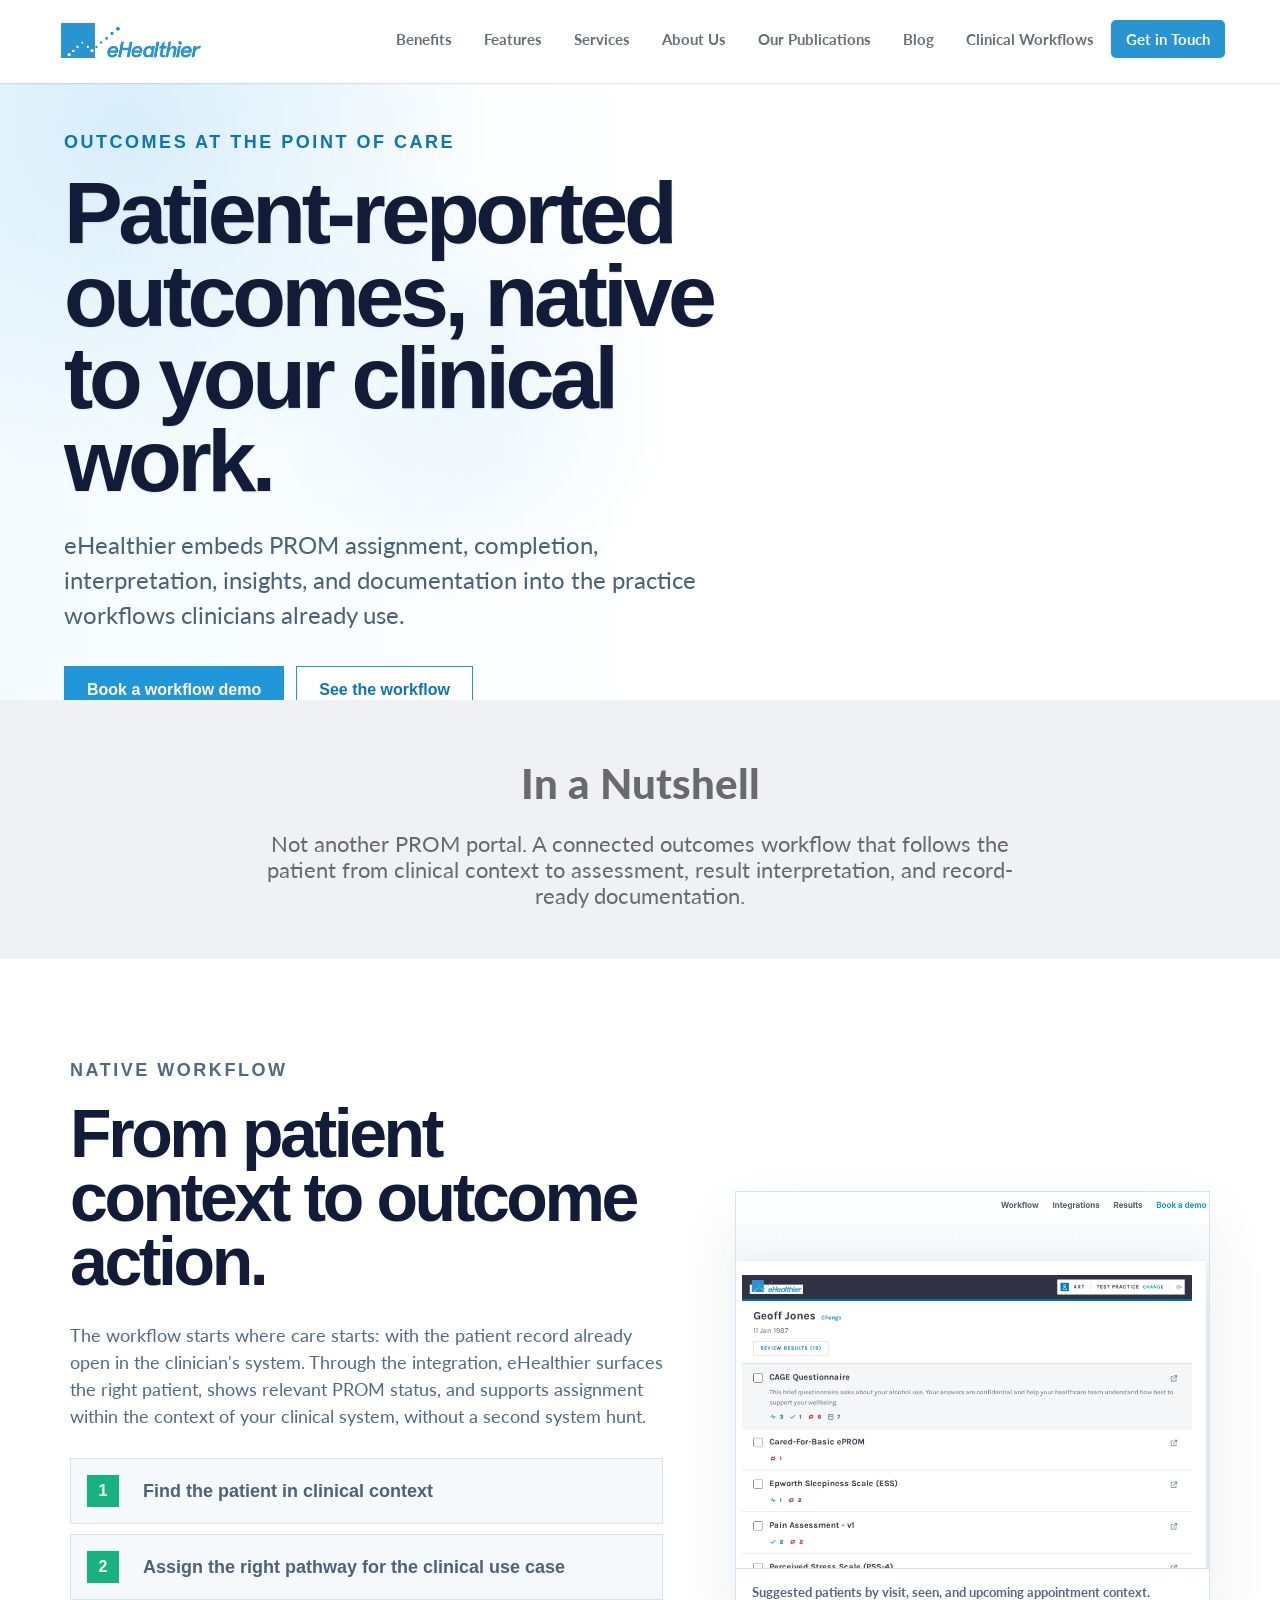
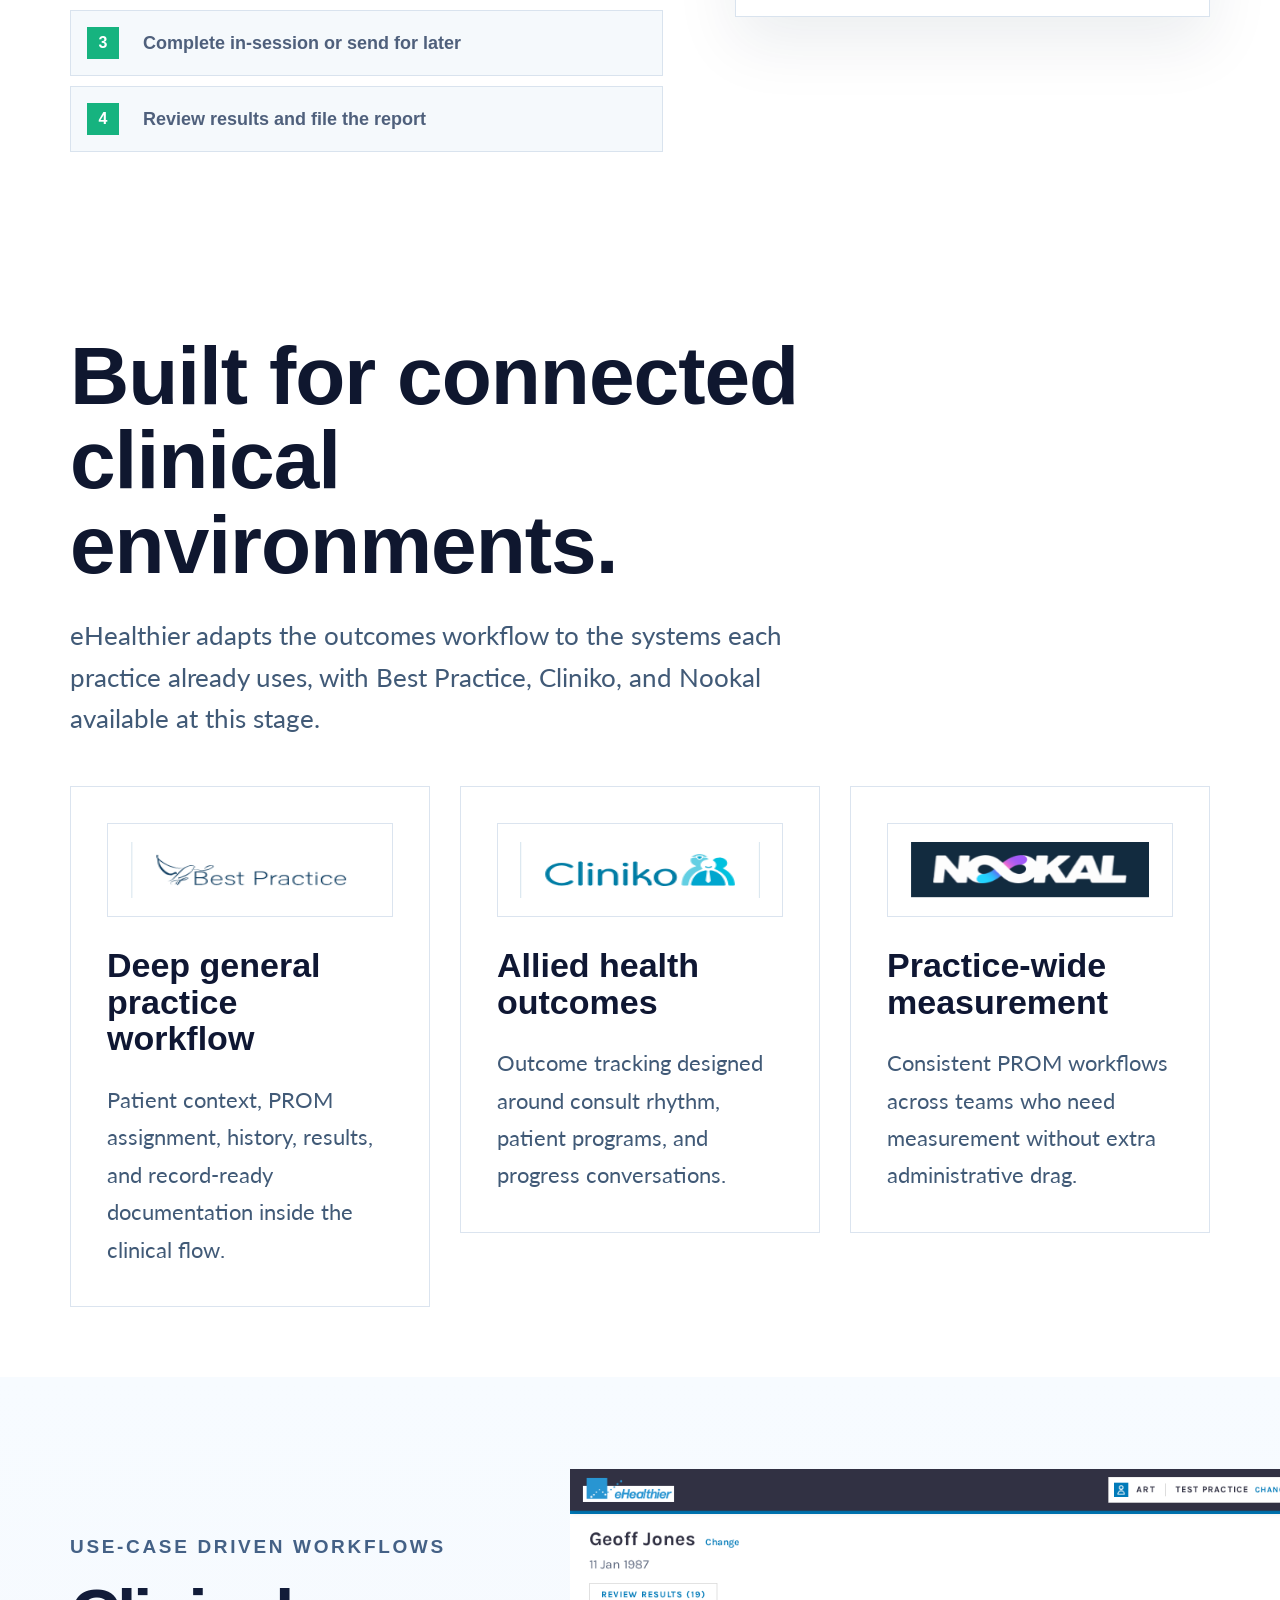
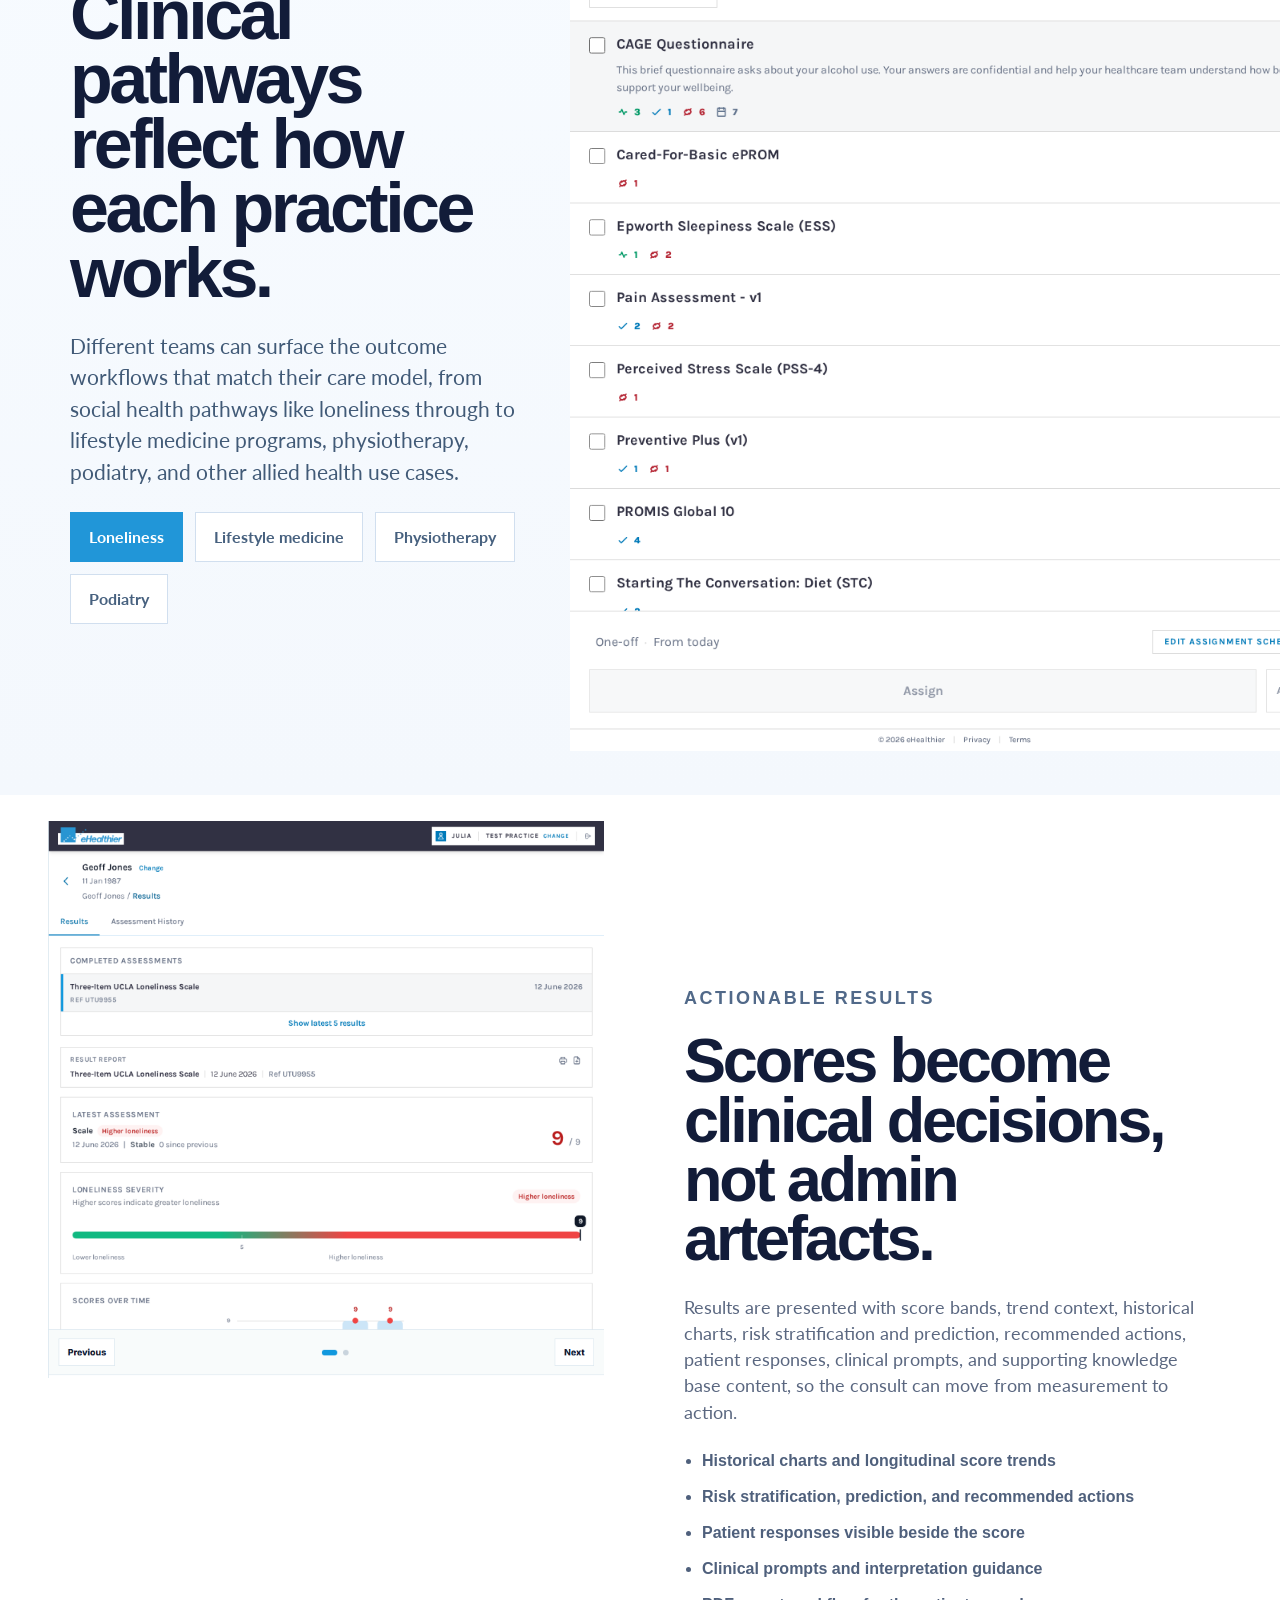
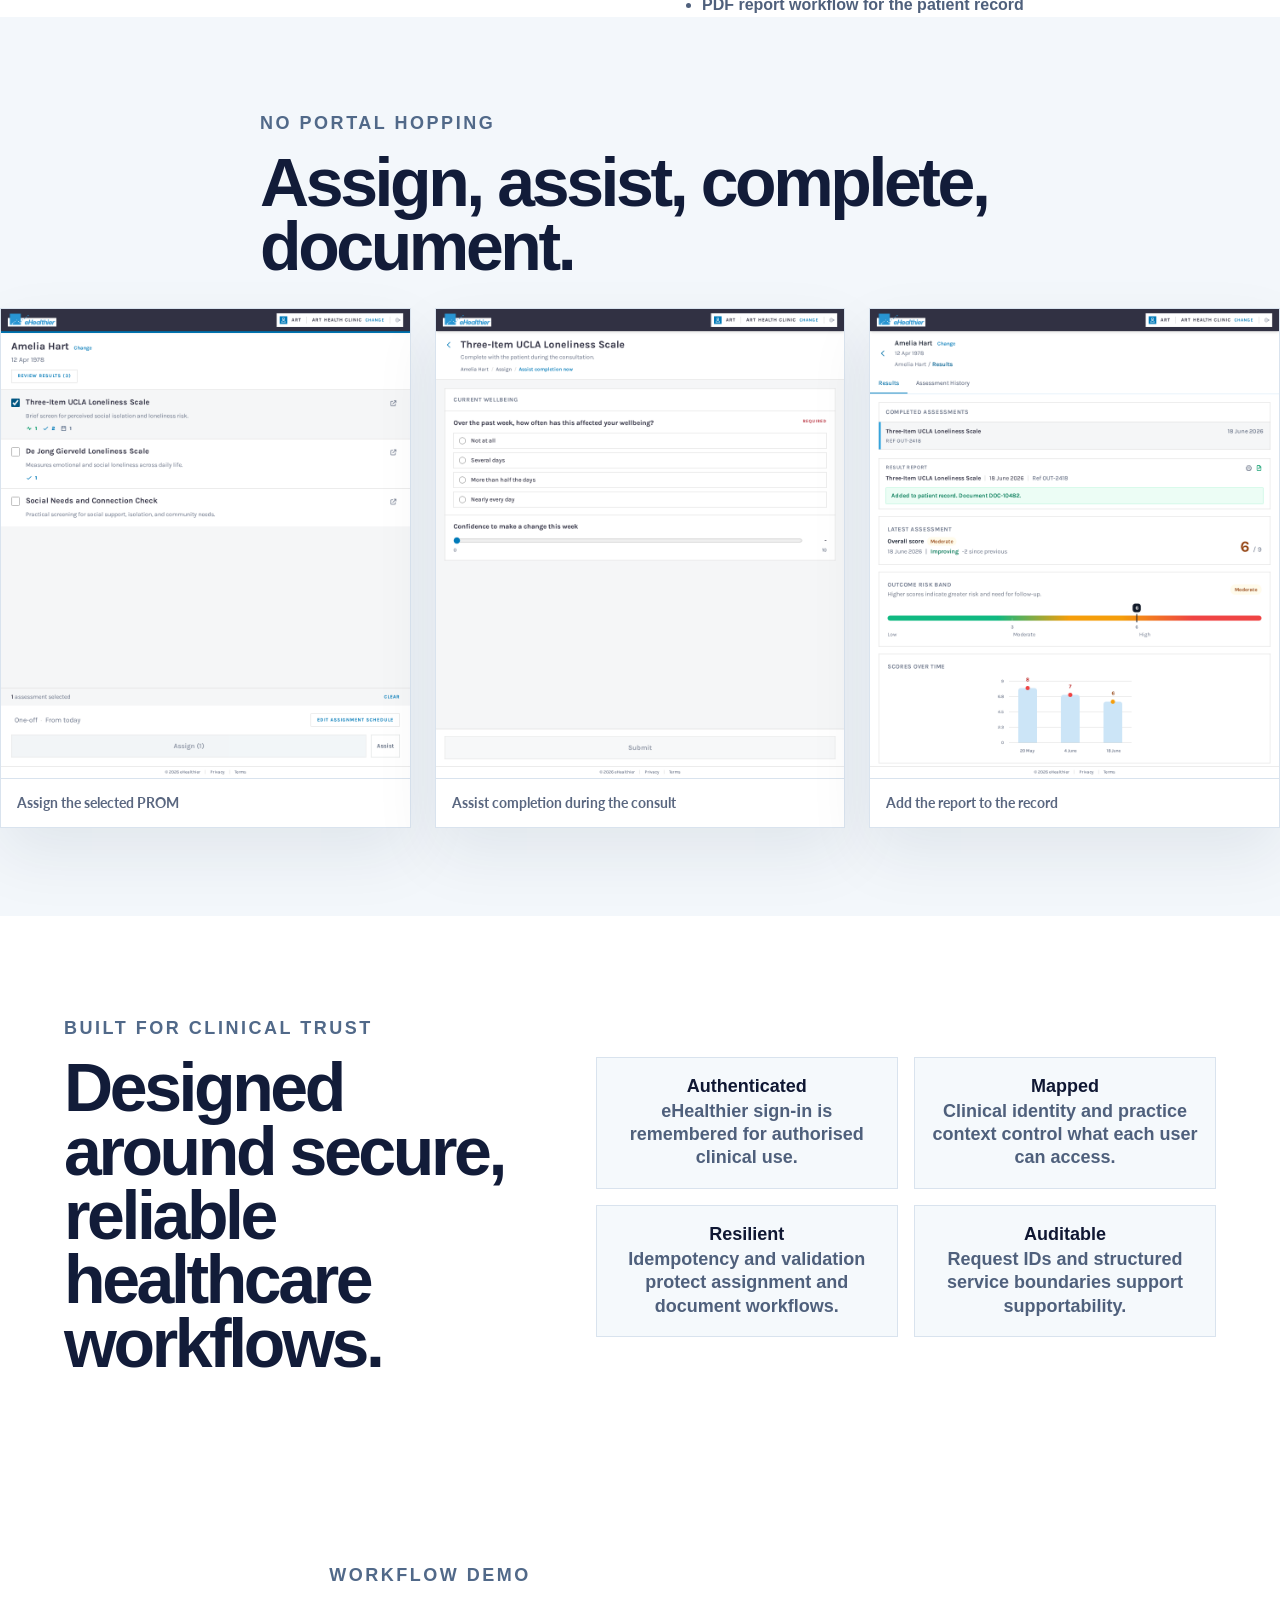
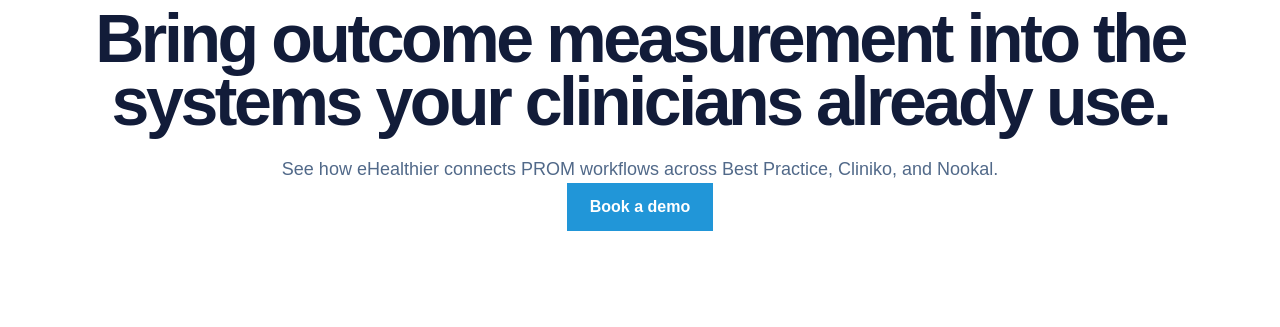
==== commit 4bf2fe19: "Fix clinical workflows page and assets" ====
--- a/clinical-workflows/index.html
+++ b/clinical-workflows/index.html
@@ -44,6 +44,910 @@
       <script src="https://oss.maxcdn.com/html5shiv/3.7.2/html5shiv.min.js"></script>
       <script src="https://oss.maxcdn.com/respond/1.4.2/respond.min.js"></script>
     <![endif]-->
+    <style>
+      :root {
+        --ink: #121c39;
+        --muted: #4f617d;
+        --line: #d8e2ea;
+        --blue: #2196d8;
+        --blue-dark: #167fba;
+        --green: #56b68b;
+        --white: #ffffff;
+      }
+
+      .hero {
+        padding: 132px 0 84px;
+        background:
+          radial-gradient(circle at 10% 18%, rgba(33, 150, 216, 0.14), transparent 28%),
+          radial-gradient(circle at 36% 56%, rgba(33, 150, 216, 0.07), transparent 24%),
+          linear-gradient(90deg, #f4fbff 0%, #ffffff 52%, #ffffff 100%);
+      }
+
+      .hero .container {
+        width: 100%;
+        max-width: 1680px;
+        padding-left: 64px;
+        padding-right: 64px;
+      }
+
+      .hero-row {
+        display: flex;
+        align-items: center;
+        gap: 74px;
+      }
+
+      .hero-copy {
+        flex: 0 0 58%;
+        max-width: 58%;
+      }
+
+      .hero-visual-wrap {
+        flex: 0 0 42%;
+        max-width: 42%;
+      }
+
+      .hero .eyebrow {
+        margin: 0 0 20px;
+        font-size: 18px;
+        font-weight: 800;
+        letter-spacing: 0.14em;
+        text-transform: uppercase;
+        color: #0c74bd;
+      }
+
+      .hero h1 {
+        margin: 0 0 24px;
+        max-width: 760px;
+        font-size: 88px;
+        line-height: 0.94;
+        letter-spacing: -0.05em;
+        font-weight: 800;
+        color: var(--ink);
+      }
+
+      .hero-lede {
+        max-width: 780px;
+        margin: 0 0 34px;
+        font-size: 24px;
+        line-height: 1.46;
+        color: #48617d;
+      }
+
+      .hero-actions {
+        display: flex;
+        flex-wrap: wrap;
+        gap: 12px;
+        margin-bottom: 30px;
+      }
+
+      .button {
+        display: inline-flex;
+        align-items: center;
+        justify-content: center;
+        min-height: 48px;
+        padding: 0 22px;
+        border: 1px solid var(--blue);
+        border-radius: 0;
+        font-size: 16px;
+        font-weight: 800;
+        text-decoration: none;
+        transition: background-color 0.2s ease, border-color 0.2s ease, color 0.2s ease;
+      }
+
+      .button.primary {
+        background: var(--blue);
+        color: var(--white);
+      }
+
+      .button.primary:hover,
+      .button.primary:focus {
+        background: var(--blue-dark);
+        border-color: var(--blue-dark);
+        color: var(--white);
+        text-decoration: none;
+      }
+
+      .button.secondary {
+        background: #ffffff;
+        color: #0c74bd;
+      }
+
+      .button.secondary:hover,
+      .button.secondary:focus {
+        background: #f1f8fd;
+        color: #0c74bd;
+        text-decoration: none;
+      }
+
+      .partner-block p {
+        margin: 0 0 14px;
+        font-size: 17px;
+        font-weight: 800;
+        letter-spacing: 0.12em;
+        text-transform: uppercase;
+        color: #506988;
+      }
+
+      .partner-strip {
+        display: flex;
+        flex-wrap: wrap;
+        gap: 12px;
+      }
+
+      .partner-strip span {
+        display: inline-flex;
+        align-items: center;
+        justify-content: center;
+        height: 46px;
+        padding: 8px 16px;
+        border: 1px solid #d7e4ef;
+        background: #ffffff;
+      }
+
+      .partner-strip img {
+        display: block;
+        max-height: 28px;
+        width: auto;
+      }
+
+      .hero-visual-wrap:empty {
+        min-height: 520px;
+      }
+
+      .screenshot-lab {
+        padding: 92px 0 44px;
+        background: linear-gradient(180deg, #f7fbff 0%, #f4f8fd 100%);
+        overflow: hidden;
+      }
+
+      .lab-copy {
+        padding-top: 68px;
+      }
+
+      .screenshot-lab .eyebrow {
+        margin-bottom: 26px;
+        font-size: 19px;
+        font-weight: 800;
+        letter-spacing: 0.14em;
+        text-transform: uppercase;
+        color: #446186;
+      }
+
+      .screenshot-lab h2 {
+        margin: 0 0 28px;
+        font-size: 70px;
+        line-height: 0.92;
+        letter-spacing: -0.05em;
+        font-weight: 800;
+        color: #121c39;
+      }
+
+      .screenshot-lab .lead {
+        max-width: 660px;
+        margin-bottom: 34px;
+        font-size: 21px;
+        line-height: 1.5;
+        color: #415a77;
+      }
+
+      .tab-buttons {
+        display: flex;
+        flex-wrap: wrap;
+        gap: 12px;
+      }
+
+      .tab-button {
+        padding: 14px 18px;
+        border: 1px solid #d1dfef;
+        background: #ffffff;
+        font-size: 16px;
+        font-weight: 700;
+        color: #47617f;
+        transition: all 0.2s ease;
+      }
+
+      .tab-button.active,
+      .tab-button:hover,
+      .tab-button:focus {
+        border-color: #2196d8;
+        background: #2196d8;
+        color: #ffffff;
+        outline: none;
+      }
+
+      .workflow-reference-frame {
+        margin: 0;
+        background: transparent;
+        border: 0;
+        box-shadow: none;
+      }
+
+      .workflow-reference-frame .tab-screen {
+        display: none;
+        width: 100%;
+        max-width: none;
+        height: auto;
+      }
+
+      .workflow-reference-frame .tab-screen.active {
+        display: block;
+      }
+
+      @media (min-width: 992px) {
+        .workflow-reference-frame {
+          width: 118%;
+          margin-left: 12px;
+        }
+      }
+
+      @media (max-width: 1199px) {
+        .screenshot-lab h2 {
+          font-size: 58px;
+        }
+      }
+
+      @media (max-width: 991px) {
+        .lab-copy {
+          padding-top: 0;
+          margin-bottom: 36px;
+        }
+
+        .screenshot-lab h2 {
+          font-size: 52px;
+        }
+
+        .workflow-reference-frame {
+          width: 100%;
+        }
+      }
+
+      @media (max-width: 767px) {
+        .screenshot-lab {
+          padding: 72px 0 24px;
+        }
+
+        .screenshot-lab .eyebrow {
+          font-size: 15px;
+          margin-bottom: 18px;
+        }
+
+        .screenshot-lab h2 {
+          font-size: 42px;
+          line-height: 0.98;
+        }
+
+        .screenshot-lab .lead {
+          font-size: 18px;
+        }
+
+        .tab-button {
+          width: 100%;
+          text-align: center;
+        }
+      }
+
+      .results-showcase {
+        padding: 26px 0 0;
+        background: #ffffff;
+      }
+
+      .results-showcase .container {
+        width: 100%;
+        max-width: none;
+        padding-left: 48px;
+        padding-right: 48px;
+      }
+
+      .results-shell {
+        display: grid;
+        grid-template-columns: minmax(0, 48%) minmax(0, 52%);
+        align-items: start;
+        gap: 72px;
+        background: transparent;
+      }
+
+      .results-visual {
+        min-width: 0;
+        background: transparent;
+      }
+
+      .results-visual img {
+        display: block;
+        width: 100%;
+        height: auto;
+        object-position: left top;
+      }
+
+      .results-copy {
+        min-width: 0;
+        padding: 164px 28px 0 8px;
+        background: transparent;
+      }
+
+      .results-showcase .eyebrow {
+        margin-bottom: 20px;
+        font-size: 18px;
+        font-weight: 800;
+        letter-spacing: 0.14em;
+        text-transform: uppercase;
+        color: #516989;
+      }
+
+      .results-showcase h2 {
+        margin: 0 0 26px;
+        max-width: 760px;
+        font-size: 63px;
+        line-height: 0.94;
+        letter-spacing: -0.05em;
+        font-weight: 800;
+        color: #121c39;
+      }
+
+      .results-showcase p {
+        margin: 0 0 24px;
+        max-width: 830px;
+        font-size: 18px;
+        line-height: 1.45;
+        color: #5a6780;
+      }
+
+      .results-showcase .feature-list {
+        margin: 0;
+        padding-left: 18px;
+        color: #4f607c;
+      }
+
+      .results-showcase .feature-list li {
+        margin-bottom: 12px;
+        font-size: 16px;
+        line-height: 1.5;
+        font-weight: 600;
+      }
+
+      .results-showcase .feature-list li:last-child {
+        margin-bottom: 0;
+      }
+
+      @media (max-width: 1199px) {
+        .results-showcase .container {
+          padding-left: 36px;
+          padding-right: 36px;
+        }
+
+        .results-shell {
+          gap: 48px;
+        }
+
+        .results-copy {
+          padding: 110px 18px 0 0;
+        }
+
+        .results-showcase h2 {
+          font-size: 54px;
+        }
+      }
+
+      @media (max-width: 991px) {
+        .results-showcase {
+          padding: 56px 0 0;
+        }
+
+        .results-shell {
+          grid-template-columns: 1fr;
+          gap: 28px;
+        }
+
+        .results-copy {
+          padding: 0 0 18px;
+        }
+
+        .results-showcase h2 {
+          font-size: 46px;
+        }
+      }
+
+      @media (max-width: 767px) {
+        .results-showcase {
+          padding: 42px 0 0;
+        }
+
+        .results-showcase .container {
+          padding-left: 18px;
+          padding-right: 18px;
+        }
+
+        .results-copy {
+          padding: 0 6px 18px;
+        }
+
+        .results-showcase h2 {
+          font-size: 38px;
+          line-height: 1;
+        }
+
+        .results-showcase p,
+        .results-showcase .feature-list li {
+          font-size: 15px;
+        }
+      }
+
+      .section-heading {
+        max-width: 760px;
+        margin: 0 auto 30px;
+        text-align: left;
+      }
+
+      .workflow-gallery {
+        padding: 96px 0 88px;
+        background: #f3f7fb;
+      }
+
+      .workflow-native {
+        padding: 78px 0 92px;
+        background: #ffffff;
+      }
+
+      .workflow-shell {
+        display: grid;
+        grid-template-columns: minmax(0, 0.9fr) minmax(340px, 0.72fr);
+        gap: 72px;
+        align-items: center;
+      }
+
+      .workflow-native .eyebrow {
+        margin: 0 0 18px;
+        font-size: 18px;
+        font-weight: 800;
+        letter-spacing: 0.14em;
+        text-transform: uppercase;
+        color: #516989;
+      }
+
+      .workflow-native h2 {
+        margin: 0 0 28px;
+        font-size: 68px;
+        line-height: 0.94;
+        letter-spacing: -0.05em;
+        font-weight: 800;
+        color: #121c39;
+      }
+
+      .workflow-native p {
+        margin: 0;
+        font-size: 18px;
+        line-height: 1.5;
+        color: #516989;
+      }
+
+      .workflow-steps {
+        display: grid;
+        gap: 10px;
+        margin-top: 28px;
+      }
+
+      .workflow-step {
+        display: grid;
+        grid-template-columns: 42px minmax(0, 1fr);
+        gap: 14px;
+        align-items: center;
+        padding: 16px;
+        border: 1px solid #d9e3ee;
+        background: #f5f9fc;
+      }
+
+      .workflow-step strong {
+        display: grid;
+        place-items: center;
+        width: 32px;
+        height: 32px;
+        font-size: 16px;
+        font-weight: 800;
+        color: #ffffff;
+        background: #16b37f;
+      }
+
+      .workflow-step span {
+        font-size: 18px;
+        line-height: 1.35;
+        font-weight: 600;
+        color: #4f607c;
+      }
+
+      .workflow-native-card {
+        margin: 0;
+        overflow: hidden;
+        border: 1px solid #d9e3ee;
+        background: #ffffff;
+        box-shadow: 0 26px 60px rgba(16, 38, 66, 0.08);
+      }
+
+      .workflow-native-card img {
+        display: block;
+        width: 100%;
+        height: auto;
+      }
+
+      .workflow-native-card figcaption {
+        margin: 0;
+        padding: 14px 16px;
+        border-top: 1px solid #d9e3ee;
+        font-size: 13px;
+        line-height: 1.45;
+        font-weight: 700;
+        color: #5a6780;
+      }
+
+      .workflow-gallery .eyebrow {
+        margin-bottom: 18px;
+        font-size: 18px;
+        font-weight: 800;
+        letter-spacing: 0.14em;
+        text-transform: uppercase;
+        color: #516989;
+      }
+
+      .workflow-gallery h2 {
+        margin: 0;
+        font-size: 68px;
+        line-height: 0.94;
+        letter-spacing: -0.05em;
+        font-weight: 800;
+        color: #121c39;
+      }
+
+      .gallery-grid {
+        display: grid;
+        grid-template-columns: repeat(3, minmax(0, 1fr));
+        gap: 24px;
+        align-items: start;
+      }
+
+      .gallery-grid figure {
+        margin: 0;
+        overflow: hidden;
+        border: 1px solid #d9e3ee;
+        background: #ffffff;
+        box-shadow: 0 26px 60px rgba(16, 38, 66, 0.08);
+      }
+
+      .gallery-grid img {
+        display: block;
+        width: 100%;
+        height: auto;
+      }
+
+      .gallery-grid figcaption {
+        margin: 0;
+        padding: 14px 16px;
+        border-top: 1px solid #d9e3ee;
+        font-size: 14px;
+        line-height: 1.45;
+        font-weight: 700;
+        color: #5a6780;
+        background: #ffffff;
+      }
+
+      @media (max-width: 1199px) {
+        .workflow-shell {
+          gap: 48px;
+        }
+
+        .workflow-native h2 {
+          font-size: 56px;
+        }
+
+        .workflow-gallery h2 {
+          font-size: 56px;
+        }
+      }
+
+      @media (max-width: 991px) {
+        .workflow-native {
+          padding: 64px 0 72px;
+        }
+
+        .workflow-shell {
+          grid-template-columns: 1fr;
+          gap: 28px;
+        }
+
+        .workflow-native h2 {
+          font-size: 48px;
+        }
+
+        .workflow-gallery {
+          padding: 72px 0 64px;
+        }
+
+        .gallery-grid {
+          grid-template-columns: 1fr;
+          gap: 20px;
+        }
+
+        .workflow-gallery h2 {
+          font-size: 48px;
+        }
+      }
+
+      @media (max-width: 767px) {
+        .workflow-native {
+          padding: 52px 0 56px;
+        }
+
+        .workflow-native .eyebrow {
+          font-size: 15px;
+        }
+
+        .workflow-native h2 {
+          font-size: 40px;
+          line-height: 1;
+        }
+
+        .workflow-native p,
+        .workflow-step span {
+          font-size: 15px;
+        }
+
+        .section-heading {
+          margin-bottom: 24px;
+        }
+
+        .workflow-gallery {
+          padding: 56px 0 48px;
+        }
+
+        .workflow-gallery .eyebrow {
+          font-size: 15px;
+        }
+
+        .workflow-gallery h2 {
+          font-size: 40px;
+          line-height: 1;
+        }
+
+        .gallery-grid figcaption {
+          font-size: 13px;
+        }
+      }
+
+      .proof {
+        display: grid;
+        grid-template-columns: minmax(0, 0.78fr) minmax(0, 1fr);
+        gap: 48px;
+        align-items: start;
+        padding: 102px 64px 88px;
+        background: #ffffff;
+      }
+
+      .proof .eyebrow,
+      .cta .eyebrow {
+        margin: 0 0 18px;
+        font-size: 18px;
+        font-weight: 800;
+        letter-spacing: 0.14em;
+        text-transform: uppercase;
+        color: #516989;
+      }
+
+      .proof h2,
+      .cta h2 {
+        margin: 0;
+        font-size: 68px;
+        line-height: 0.94;
+        letter-spacing: -0.05em;
+        font-weight: 800;
+        color: #121c39;
+      }
+
+      .proof-grid {
+        display: grid;
+        grid-template-columns: repeat(2, minmax(0, 1fr));
+        gap: 16px;
+        align-self: center;
+      }
+
+      .proof-grid div {
+        padding: 18px 16px;
+        min-height: 84px;
+        border: 1px solid #d9e3ee;
+        background: #f5f9fc;
+        display: flex;
+        align-items: center;
+        justify-content: center;
+        gap: 4px;
+        text-align: center;
+        flex-wrap: wrap;
+      }
+
+      .proof-grid strong {
+        font-size: 18px;
+        font-weight: 800;
+        color: #0f1733;
+      }
+
+      .proof-grid span {
+        font-size: 18px;
+        line-height: 1.3;
+        font-weight: 600;
+        color: #4f607c;
+      }
+
+      .cta {
+        padding: 98px 20px 96px;
+        text-align: center;
+        background: #ffffff;
+      }
+
+      .cta p {
+        margin: 22px auto 0;
+        max-width: 820px;
+        font-size: 18px;
+        line-height: 1.5;
+        font-weight: 500;
+        color: #516989;
+      }
+
+      .button {
+        display: inline-flex;
+        align-items: center;
+        justify-content: center;
+        min-height: 48px;
+        padding: 0 22px;
+        border: 1px solid #2196d8;
+        border-radius: 0;
+        font-size: 16px;
+        font-weight: 800;
+        text-decoration: none;
+        transition: background-color 0.2s ease, border-color 0.2s ease, color 0.2s ease;
+      }
+
+      .button.primary {
+        background: #2196d8;
+        color: #ffffff;
+      }
+
+      .button.primary:hover,
+      .button.primary:focus {
+        background: #167fba;
+        border-color: #167fba;
+        color: #ffffff;
+        text-decoration: none;
+      }
+
+      footer {
+        display: none;
+      }
+
+      @media (max-width: 1199px) {
+        .hero h1 {
+          font-size: 72px;
+        }
+
+        .hero-lede {
+          font-size: 21px;
+        }
+
+        .proof {
+          padding-left: 36px;
+          padding-right: 36px;
+          gap: 36px;
+        }
+
+        .proof h2,
+        .cta h2 {
+          font-size: 56px;
+        }
+      }
+
+      @media (max-width: 991px) {
+        .hero {
+          padding: 112px 0 64px;
+        }
+
+        .hero .container {
+          padding-left: 24px;
+          padding-right: 24px;
+        }
+
+        .hero-row {
+          flex-direction: column;
+          align-items: flex-start;
+          gap: 36px;
+        }
+
+        .hero-copy,
+        .hero-visual-wrap {
+          flex: 0 0 100%;
+          max-width: 100%;
+        }
+
+        .hero h1 {
+          font-size: 64px;
+        }
+
+        .proof {
+          grid-template-columns: 1fr;
+          padding: 72px 24px 64px;
+          gap: 28px;
+        }
+
+        .proof-grid {
+          grid-template-columns: 1fr;
+        }
+
+        .cta {
+          padding: 72px 20px 72px;
+        }
+
+        .proof h2,
+        .cta h2 {
+          font-size: 48px;
+        }
+      }
+
+      @media (max-width: 767px) {
+        .hero {
+          padding: 104px 0 52px;
+        }
+
+        .hero .container {
+          padding-left: 18px;
+          padding-right: 18px;
+        }
+
+        .hero .eyebrow {
+          font-size: 15px;
+        }
+
+        .hero h1 {
+          font-size: 50px;
+          line-height: 0.98;
+        }
+
+        .hero-lede {
+          font-size: 18px;
+        }
+
+        .hero-actions {
+          width: 100%;
+        }
+
+        .hero-actions .button {
+          width: 100%;
+        }
+
+        .partner-strip span {
+          width: 100%;
+          justify-content: flex-start;
+        }
+
+        .proof {
+          padding: 56px 18px 48px;
+        }
+
+        .proof .eyebrow,
+        .cta .eyebrow {
+          font-size: 15px;
+        }
+
+        .proof h2,
+        .cta h2 {
+          font-size: 40px;
+          line-height: 1;
+        }
+
+        .proof-grid div {
+          min-height: auto;
+          padding: 16px 14px;
+        }
+
+        .proof-grid strong,
+        .proof-grid span,
+        .cta p {
+          font-size: 15px;
+        }
+      }
+    </style>
 </head>
 
 <body data-spy="scroll" data-target="#main-navbar" data-new-gr-c-s-check-loaded="14.1171.0" data-gr-ext-installed="">
@@ -125,18 +1029,32 @@
         </header>
 
   <main id="top">
-    <section id="hero1" class="hero"></section>
-        <div class="container vertical-center-rel">
-            <div class="row">
-                <div class="col-md-7">
-                    <h1 class="text-white p-t-md">Patient-Reported Outcomes, Native to Clinical Workflows</h1>
-                    <p class="lead text-white m-b-md">
-                        eHealthier embeds PROM assignment, completion, interpretation, insights, and documentation into the practice workflows clinicians already use.
-                    </p>
-                    <a href="#demo" class="btn btn-shadow btn-white text-uppercase btn-md smooth-scroll">Book a workflow demo</a>
-                </div>
-            </div>
+<section class="hero">
+  <div class="container">
+    <div class="hero-row">
+      <div class="hero-copy">
+        <p class="eyebrow">Outcomes at the point of care</p>
+        <h1>Patient-reported outcomes, native to your clinical work.</h1>
+        <p class="hero-lede">
+          eHealthier embeds PROM assignment, completion, interpretation, insights, and documentation into the practice workflows clinicians already use.
+        </p>
+        <div class="hero-actions">
+          <a class="button primary" href="#demo">Book a workflow demo</a>
+          <a class="button secondary" href="#workflow">See the workflow</a>
         </div>
+        <div class="partner-block">
+          <p>Natively integrated with</p>
+          <div class="partner-strip" aria-label="Supported practice systems">
+            <span><img src="../images/uploads/partner-best-practice-real.png" alt="Best Practice"></span>
+            <span><img src="../images/uploads/partner-cliniko-real.png" alt="Cliniko"></span>
+            <span><img src="../images/uploads/partner-nookal-real.png" alt="Nookal"></span>
+          </div>
+        </div>
+      </div>
+      <div class="hero-visual-wrap"></div>
+    </div>
+  </div>
+</section>
     <section class="statement p-t-md content-spotlight bg-edit bg-grey" id="content1-1">
   <div class="container">
     <div class="row">
@@ -154,94 +1072,126 @@
   </div>
 </section>
 
-    <section class="section split" id="workflow">
+    
+    <section class="section workflow-native" id="workflow">
   <div class="container">
-    <div class="row vertical-center-md">
-      <div class="col-md-6">
+    <div class="workflow-shell">
+      <div>
         <p class="eyebrow">Native workflow</p>
-        <h2 class="m-b-md">From patient context to outcome action.</h2>
-        <p class="m-b-md">
+        <h2>From patient context to outcome action.</h2>
+        <p>
           The workflow starts where care starts: with the patient record already open in the
           clinician's system. Through the integration, eHealthier surfaces the right patient,
           shows relevant PROM status, and supports assignment within the context of your
           clinical system, without a second system hunt.
         </p>
 
-        <div class="steps">
-          <div><strong>1</strong><span>Find the patient in clinical context</span></div>
-          <div><strong>2</strong><span>Assign the right pathway for the clinical use case</span></div>
-          <div><strong>3</strong><span>Complete in-session or send for later</span></div>
-          <div><strong>4</strong><span>Review results and file the report</span></div>
+        <div class="workflow-steps">
+          <div class="workflow-step"><strong>1</strong><span>Find the patient in clinical context</span></div>
+          <div class="workflow-step"><strong>2</strong><span>Assign the right pathway for the clinical use case</span></div>
+          <div class="workflow-step"><strong>3</strong><span>Complete in-session or send for later</span></div>
+          <div class="workflow-step"><strong>4</strong><span>Review results and file the report</span></div>
         </div>
       </div>
 
-      <div class="col-md-6">
-        <figure class="screen-card">
-           <img src="../images/uploads/Patients.png" alt="Clinical workflow inside practice software">
-        </figure>
+      <figure class="workflow-native-card">
+        <img
+          src="../images/uploads/workflow-section-reference-top.png"
+          alt="Suggested patient workflow showing patients in visit, recently seen, and scheduled soon."
+        >
+        <figcaption>Suggested patients by visit, seen, and upcoming appointment context.</figcaption>
+      </figure>
+    </div>
+  </div>
+</section>
+  <section class="section" id="integrations" style="padding: 90px 0 70px; background: #ffffff;">
+  <div class="container">
+    <div class="row">
+      <div class="col-md-8">
+        <h2 style="font-size: 82px; line-height: 1.03; font-weight: 800; letter-spacing: -1px; color: #0f172f; margin: 0 0 28px;">
+          Built for connected clinical environments.
+        </h2>
+        <p style="font-size: 26px; line-height: 1.6; color: #415a77; margin: 0 0 46px; max-width: 980px;">
+          eHealthier adapts the outcomes workflow to the systems each practice already uses,
+          with Best Practice, Cliniko, and Nookal available at this stage.
+        </p>
+      </div>
+    </div>
+
+    <div class="row">
+      <div class="col-md-4">
+        <article style="border: 1px solid #dbe4ef; background: #fff; min-height: 430px; padding: 36px 36px 38px;">
+          <div style="height: 94px; border: 1px solid #dbe4ef; background: #ffffff; display: flex; align-items: center; justify-content: flex-start; padding: 0 22px; margin-bottom: 30px;">
+            <img
+              src="../images/uploads/partner-best-practice-real.png"
+              alt="Best Practice logo"
+              class="img-responsive"
+              style="max-width: 190px; max-height: 56px; width: auto; height: auto;"
+            >
+          </div>
+
+          <h3 style="font-size: 34px; line-height: 1.08; font-weight: 800; color: #0f1733; margin: 0 0 24px;">
+            Deep general practice workflow
+          </h3>
+
+          <p style="font-size: 22px; line-height: 1.7; color: #415a77; margin: 0;">
+            Patient context, PROM assignment, history, results, and record-ready
+            documentation inside the clinical flow.
+          </p>
+        </article>
+      </div>
+
+      <div class="col-md-4">
+        <article style="border: 1px solid #dbe4ef; background: #fff; min-height: 430px; padding: 36px 36px 38px;">
+          <div style="height: 94px; border: 1px solid #dbe4ef; background: #ffffff; display: flex; align-items: center; justify-content: flex-start; padding: 0 22px; margin-bottom: 30px;">
+            <img
+              src="../images/uploads/partner-cliniko-real.png"
+              alt="Cliniko logo"
+              class="img-responsive"
+              style="max-width: 190px; max-height: 56px; width: auto; height: auto;"
+            >
+          </div>
+
+          <h3 style="font-size: 34px; line-height: 1.08; font-weight: 800; color: #0f1733; margin: 0 0 24px;">
+            Allied health outcomes
+          </h3>
+
+          <p style="font-size: 22px; line-height: 1.7; color: #415a77; margin: 0;">
+            Outcome tracking designed around consult rhythm, patient programs, and
+            progress conversations.
+          </p>
+        </article>
+      </div>
+
+      <div class="col-md-4">
+        <article style="border: 1px solid #dbe4ef; background: #fff; min-height: 430px; padding: 36px 36px 38px;">
+          <div style="height: 94px; border: 1px solid #dbe4ef; background: #ffffff; display: flex; align-items: center; justify-content: flex-start; padding: 0 22px; margin-bottom: 30px;">
+            <img
+              src="../images/uploads/partner-nookal-real.png"
+              alt="Nookal logo"
+              class="img-responsive"
+              style="max-width: 210px; max-height: 56px; width: auto; height: auto;"
+            >
+          </div>
+
+          <h3 style="font-size: 34px; line-height: 1.08; font-weight: 800; color: #0f1733; margin: 0 0 24px;">
+            Practice-wide measurement
+          </h3>
+
+          <p style="font-size: 22px; line-height: 1.7; color: #415a77; margin: 0;">
+            Consistent PROM workflows across teams who need measurement without extra
+            administrative drag.
+          </p>
+        </article>
       </div>
     </div>
   </div>
 </section>
-
-    <section class="section" id="integrations">
-  <div class="container">
-   <div class="row">
-  <div class="col-md-4">
-    <article class="text-center m-b-lg">
-      <div style="height: 240px; display: flex; align-items: center; justify-content: center; margin-bottom: 24px; overflow: hidden;">
-        <img src="../images/uploads/Providers.png"
-             alt="Deep general practice workflow"
-             class="img-responsive center-block"
-             style="max-height: 220px; width: auto;">
-      </div>
-      <h3 class="m-b-sm">Deep general practice workflow</h3>
-      <p>
-        Patient context, PROM assignment, history, results, and record-ready
-        documentation inside the clinical flow.
-      </p>
-    </article>
-  </div>
-
-  <div class="col-md-4">
-    <article class="text-center m-b-lg">
-      <div style="height: 240px; display: flex; align-items: center; justify-content: center; margin-bottom: 24px; overflow: hidden;">
-        <img src="../images/uploads/Providersv2.png"
-             alt="Allied health outcomes"
-             class="img-responsive center-block"
-             style="max-height: 220px; width: auto;">
-      </div>
-      <h3 class="m-b-sm">Allied health outcomes</h3>
-      <p>
-        Outcome tracking designed around consult rhythm, patient programs, and
-        progress conversations.
-      </p>
-    </article>
-  </div>
-
-  <div class="col-md-4">
-    <article class="text-center m-b-lg">
-      <div style="height: 240px; display: flex; align-items: center; justify-content: center; margin-bottom: 24px; overflow: hidden;">
-        <img src="../images/uploads/Patients.png"
-             alt="Practice-wide measurement"
-             class="img-responsive center-block"
-             style="max-height: 220px; width: auto;">
-      </div>
-      <h3 class="m-b-sm">Practice-wide measurement</h3>
-      <p>
-        Consistent PROM workflows across teams who need measurement without extra
-        administrative drag.
-      </p>
-    </article>
-  </div>
-</div>
-</section>
-
     <section class="section screenshot-lab">
   <div class="container">
-    <div class="row">
-      <div class="col-md-8 col-md-offset-2">
-        <div class="section-header text-center">
+    <div class="row vertical-center-md">
+      <div class="col-md-5">
+        <div class="lab-copy">
           <p class="eyebrow">Use-case driven workflows</p>
           <h2 class="m-b-md">Clinical pathways reflect how each practice works.</h2>
           <p class="lead m-b-md">
@@ -249,71 +1199,52 @@
             from social health pathways like loneliness through to lifestyle medicine
             programs, physiotherapy, podiatry, and other allied health use cases.
           </p>
+          <div class="tab-buttons" role="tablist" aria-label="Clinical workflow screenshots">
+            <button class="tab-button active" type="button" data-screen="loneliness" role="tab" aria-selected="true">Loneliness</button>
+            <button class="tab-button" type="button" data-screen="lifestyle" role="tab" aria-selected="false">Lifestyle medicine</button>
+            <button class="tab-button" type="button" data-screen="physio" role="tab" aria-selected="false">Physiotherapy</button>
+            <button class="tab-button" type="button" data-screen="podiatry" role="tab" aria-selected="false">Podiatry</button>
+          </div>
         </div>
       </div>
-    </div>
-
-    <div class="row">
-      <div class="col-md-12">
-        <div class="text-center m-b-md">
-          <div class="tab-buttons" role="tablist" aria-label="Clinical workflow screenshots">
-            <button class="tab-button active" type="button" data-screen="loneliness" role="tab">Loneliness</button>
-            <button class="tab-button" type="button" data-screen="lifestyle" role="tab">Lifestyle medicine</button>
-            <button class="tab-button" type="button" data-screen="physio" role="tab">Physiotherapy</button>
-            <button class="tab-button" type="button" data-screen="podiatry" role="tab">Podiatry</button>
-          </div>
-        </div>
-
-    <div class="screen-card wide text-center">
-                <img class="tab-screen active" data-screen-image="loneliness" src="[data-uri]" alt="Real panel clinical workflow for a loneliness use case.">
-                <img class="tab-screen" data-screen-image="lifestyle" src="[data-uri]" alt="Real panel clinical workflow for a lifestyle medicine use case.">
-                <img class="tab-screen" data-screen-image="physio" src="[data-uri]" alt="Synthetic panel clinical workflow for a physiotherapy use case.">
-                <img class="tab-screen" data-screen-image="podiatry" src="[data-uri]" alt="Synthetic panel clinical workflow for a podiatry use case.">
-      </div>
-        </div>
+
+      <div class="col-md-7">
+        <figure class="workflow-reference-frame">
+          <img class="tab-screen active" data-screen-image="loneliness" src="../images/uploads/workflow-tab-loneliness.png" alt="Loneliness workflow screen">
+          <img class="tab-screen" data-screen-image="lifestyle" src="../images/uploads/workflow-tab-lifestyle.png" alt="Lifestyle medicine workflow screen">
+          <img class="tab-screen" data-screen-image="physio" src="../images/uploads/workflow-tab-physio.png" alt="Physiotherapy workflow screen">
+          <img class="tab-screen" data-screen-image="podiatry" src="../images/uploads/workflow-tab-podiatry.png" alt="Podiatry workflow screen">
+        </figure>
       </div>
     </div>
   </div>
 </section>
 
-    <section class="section split reverse" id="results">
-  <figure class="screen-card wide result-carousel" aria-label="Outcome report carousel">
-    <div class="carousel-viewport">
-      <div class="carousel-slide active" data-carousel-slide>
-        <img src="[data-uri]" alt="Outcome report upper section showing score trends, risk indicators, recommendations, and summary charts.">
-      </div>
-      <div class="carousel-slide lower" data-carousel-slide>
-        <img src="[data-uri]" alt="Outcome report lower section showing patient responses, clinical prompts, knowledge base, and report workflow.">
+    <section class="section results-showcase" id="results">
+  <div class="container">
+    <div class="results-shell">
+      <figure class="results-visual">
+        <img src="../images/uploads/results-section-reference.png" alt="Outcome report view with score bands, results history, and clinical context.">
+      </figure>
+
+      <div class="results-copy">
+        <p class="eyebrow">Actionable results</p>
+        <h2>Scores become clinical decisions, not admin artefacts.</h2>
+        <p>
+          Results are presented with score bands, trend context, historical charts,
+          risk stratification and prediction, recommended actions, patient responses,
+          clinical prompts, and supporting knowledge base content, so the consult can
+          move from measurement to action.
+        </p>
+        <ul class="feature-list">
+          <li>Historical charts and longitudinal score trends</li>
+          <li>Risk stratification, prediction, and recommended actions</li>
+          <li>Patient responses visible beside the score</li>
+          <li>Clinical prompts and interpretation guidance</li>
+          <li>PDF report workflow for the patient record</li>
+        </ul>
       </div>
     </div>
-
-    <div class="carousel-controls" aria-label="Outcome report carousel controls">
-      <button type="button" data-carousel-prev aria-label="Show previous report view">Previous</button>
-      <div class="carousel-dots" aria-hidden="true">
-        <span class="active"></span>
-        <span></span>
-      </div>
-      <button type="button" data-carousel-next aria-label="Show next report view">Next</button>
-    </div>
-
-    <figcaption>
-      Outcome report views: score trends, risk signals, recommendations, patient responses, and report-ready detail.
-    </figcaption>
-  </figure>
-
-  <div>
-    <p class="eyebrow">Actionable results</p>
-    <h2>Scores become clinical decisions, not admin artefacts.</h2>
-    <p>
-      Results are presented with score bands, trend context, historical charts, risk stratification and prediction, recommended actions, patient responses, clinical prompts, and supporting knowledge base content, so the consult can move from measurement to action.
-    </p>
-    <ul class="feature-list">
-      <li>Historical charts and longitudinal score trends</li>
-      <li>Risk stratification, prediction, and recommended actions</li>
-      <li>Patient responses visible beside the score</li>
-      <li>Clinical prompts and interpretation guidance</li>
-      <li>PDF report workflow for the patient record</li>
-    </ul>
   </div>
 </section>
 
@@ -385,60 +1316,6 @@
   })
 })
 
-const workflowVideo = document.querySelector('#workflow-video video')
-const workflowTriggers = document.querySelectorAll('[data-play-workflow]')
-
-workflowTriggers.forEach((trigger) => {
-  trigger.addEventListener('click', (event) => {
-    event.preventDefault()
-
-    const videoFrame = document.querySelector('#workflow-video')
-    videoFrame?.scrollIntoView({ behavior: 'smooth', block: 'center' })
-
-    if (!workflowVideo) return
-
-    const playAttempt = workflowVideo.play()
-    videoFrame?.classList.add('playing')
-
-    if (playAttempt) {
-      playAttempt.catch(() => {
-        videoFrame?.classList.remove('playing')
-      })
-    }
-  })
-})
-
-workflowVideo?.addEventListener('play', () => {
-  workflowVideo.closest('.hero-visual')?.classList.add('playing')
-})
-
-workflowVideo?.addEventListener('pause', () => {
-  workflowVideo.closest('.hero-visual')?.classList.remove('playing')
-})
-
-document.querySelectorAll('.result-carousel').forEach((carousel) => {
-  const slides = Array.from(carousel.querySelectorAll('[data-carousel-slide]'))
-  const dots = Array.from(carousel.querySelectorAll('.carousel-dots span'))
-  const previous = carousel.querySelector('[data-carousel-prev]')
-  const next = carousel.querySelector('[data-carousel-next]')
-  let current = 0
-
-  const showSlide = (index) => {
-    current = (index + slides.length) % slides.length
-
-    slides.forEach((slide, slideIndex) => {
-      slide.classList.toggle('active', slideIndex === current)
-    })
-
-    dots.forEach((dot, dotIndex) => {
-      dot.classList.toggle('active', dotIndex === current)
-    })
-  }
-
-  previous?.addEventListener('click', () => showSlide(current - 1))
-  next?.addEventListener('click', () => showSlide(current + 1))
-})
-
 </script>
 </body>
 </html>
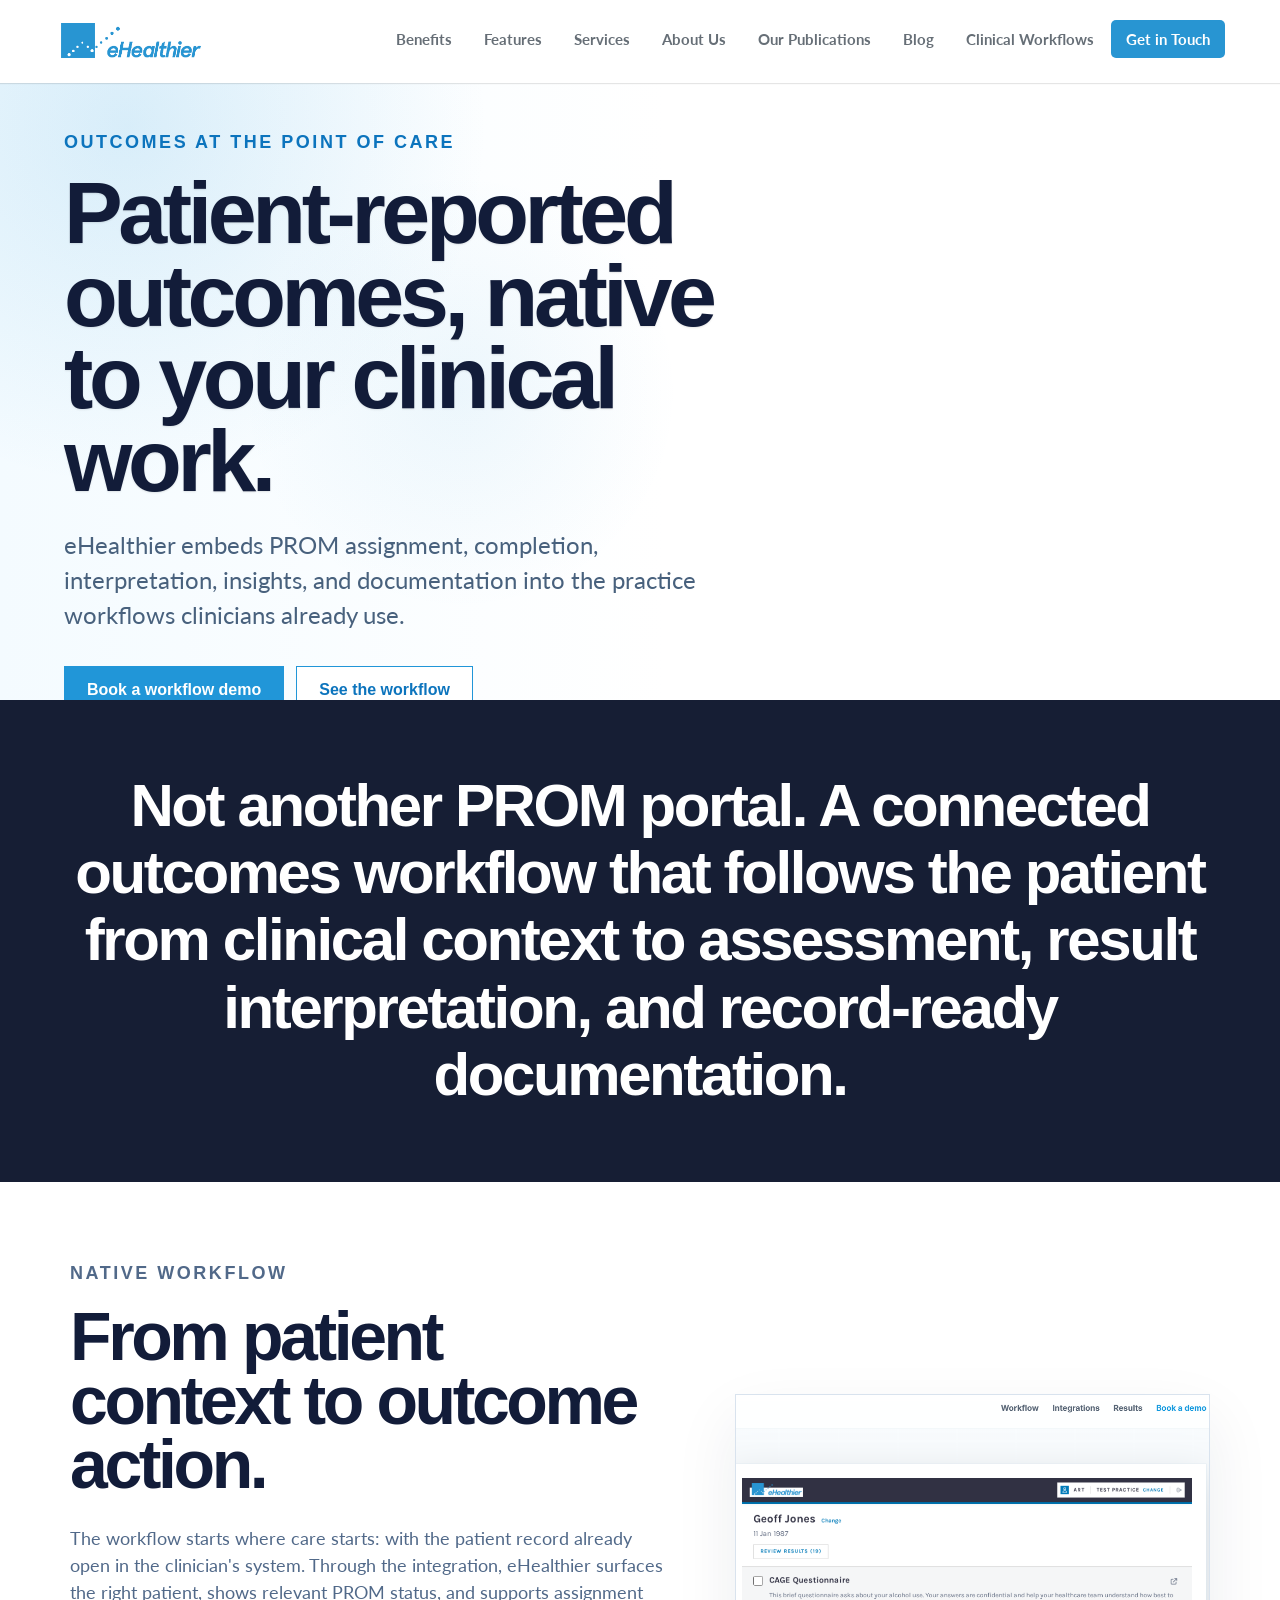
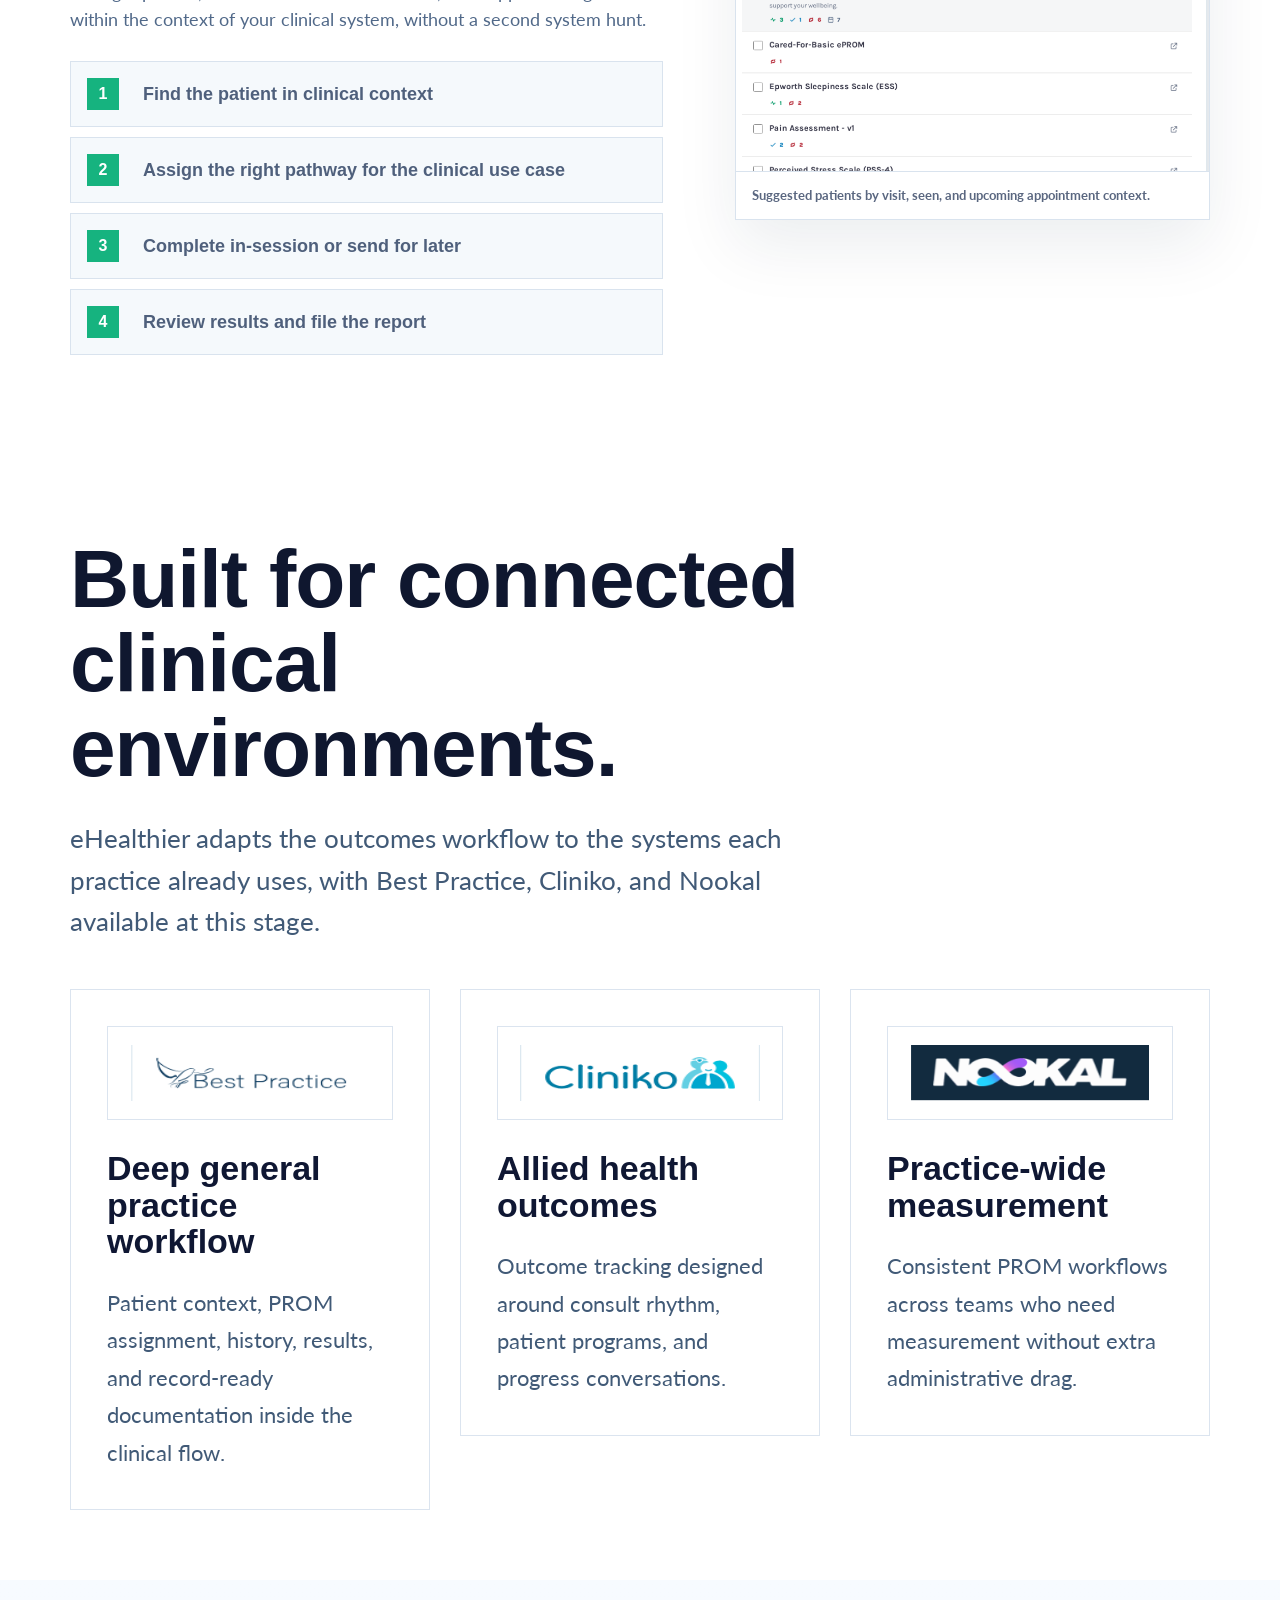
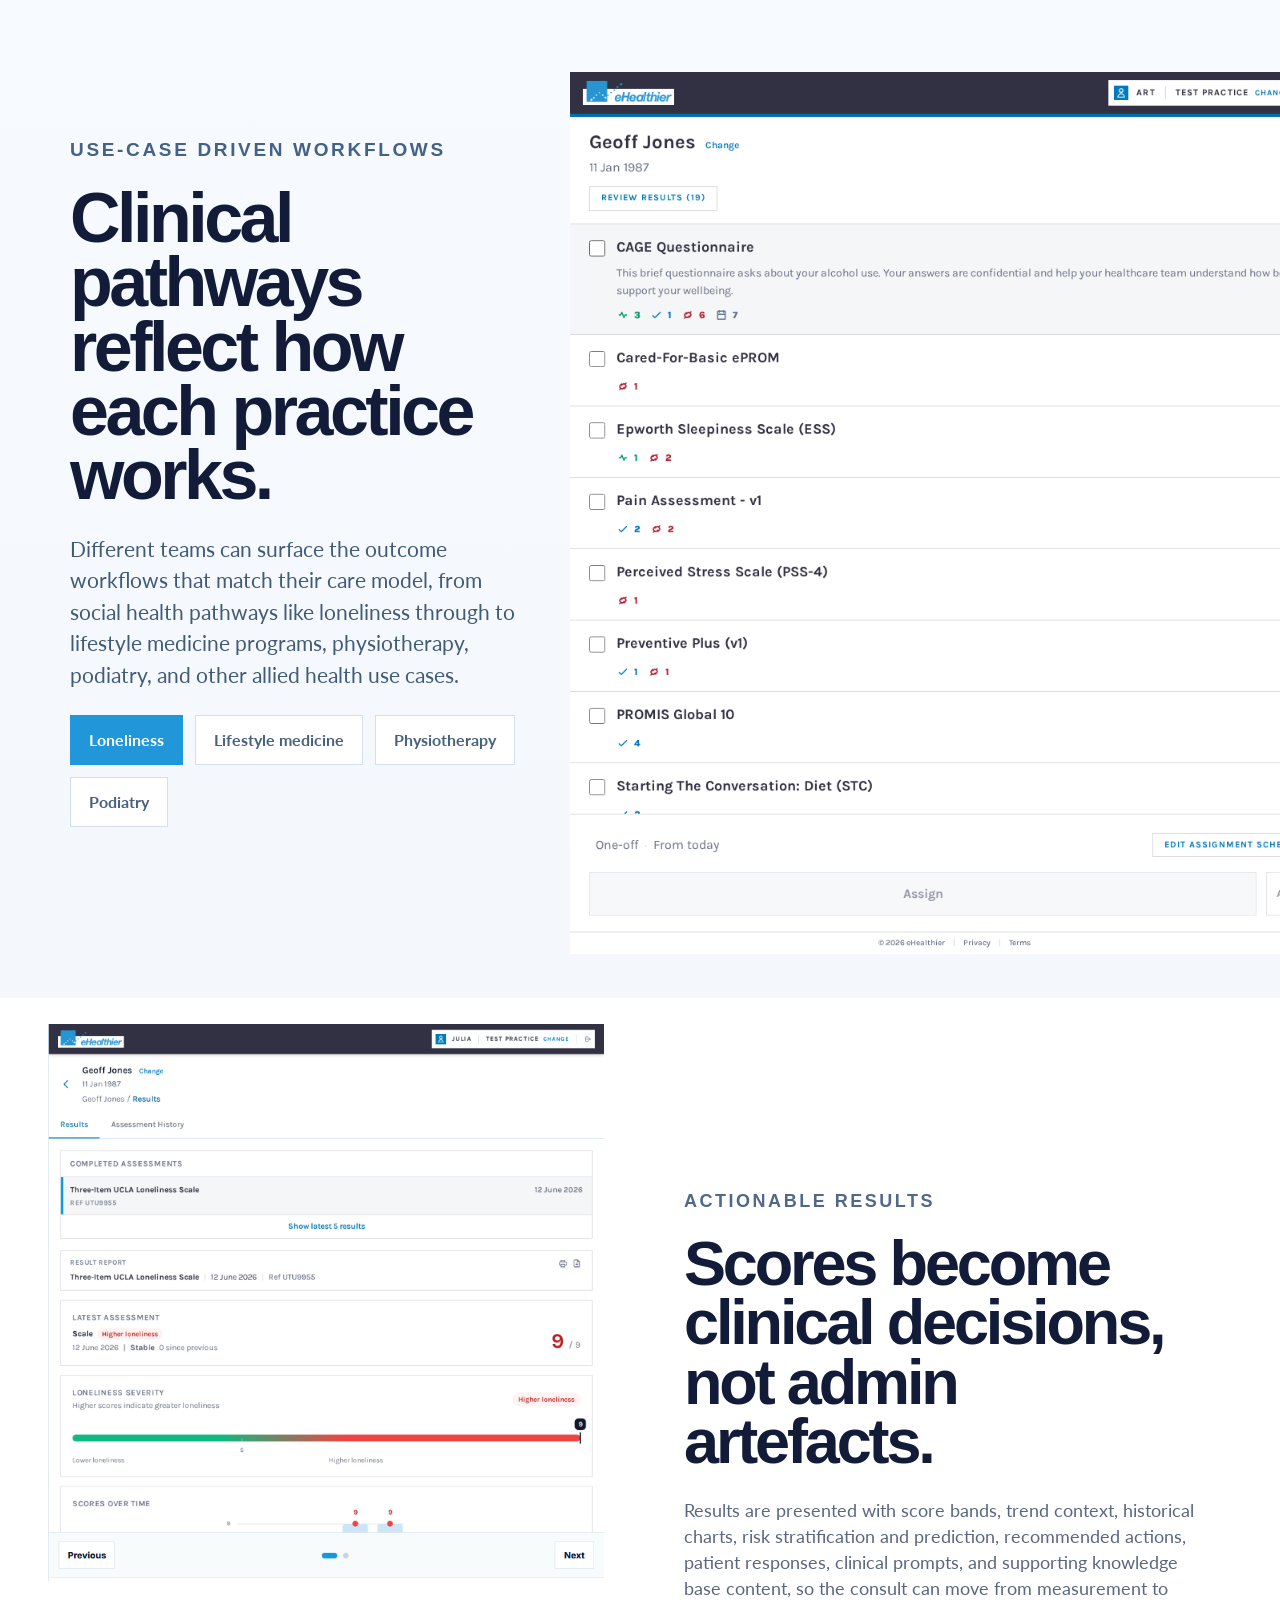
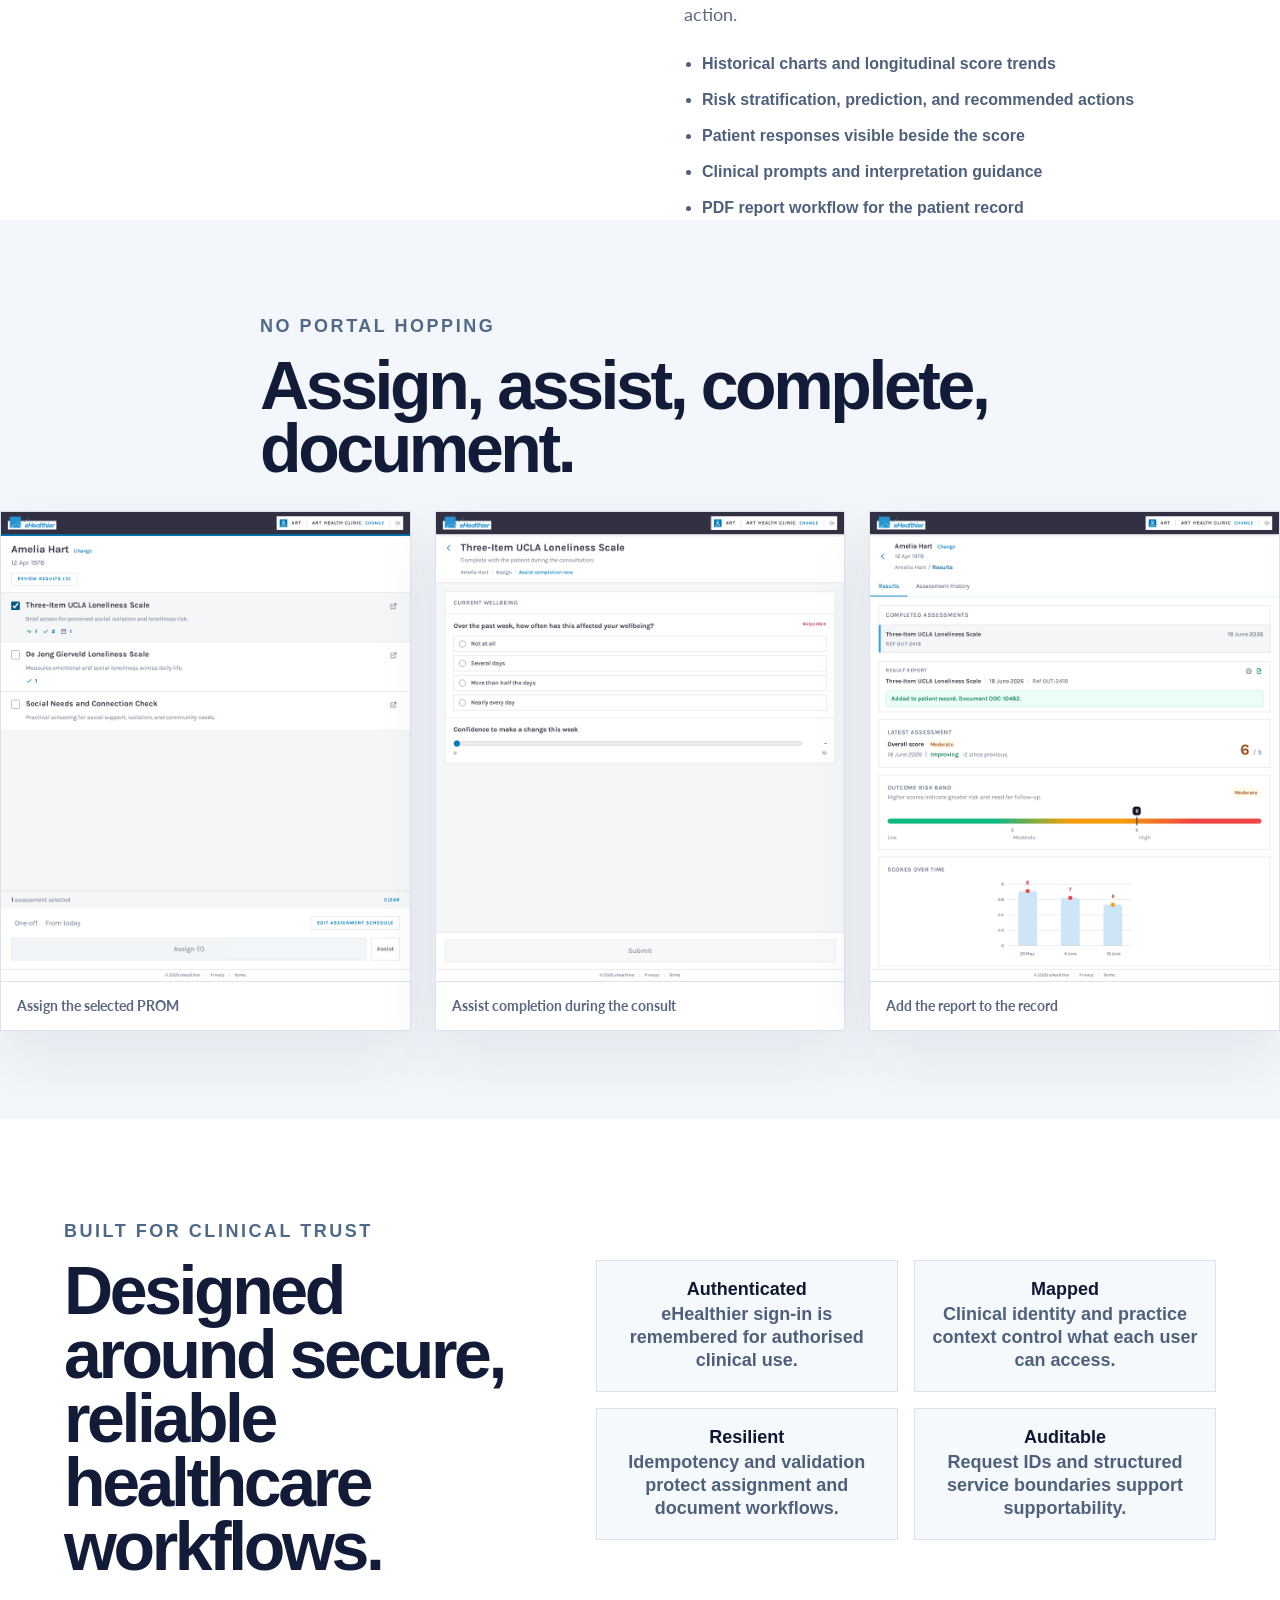
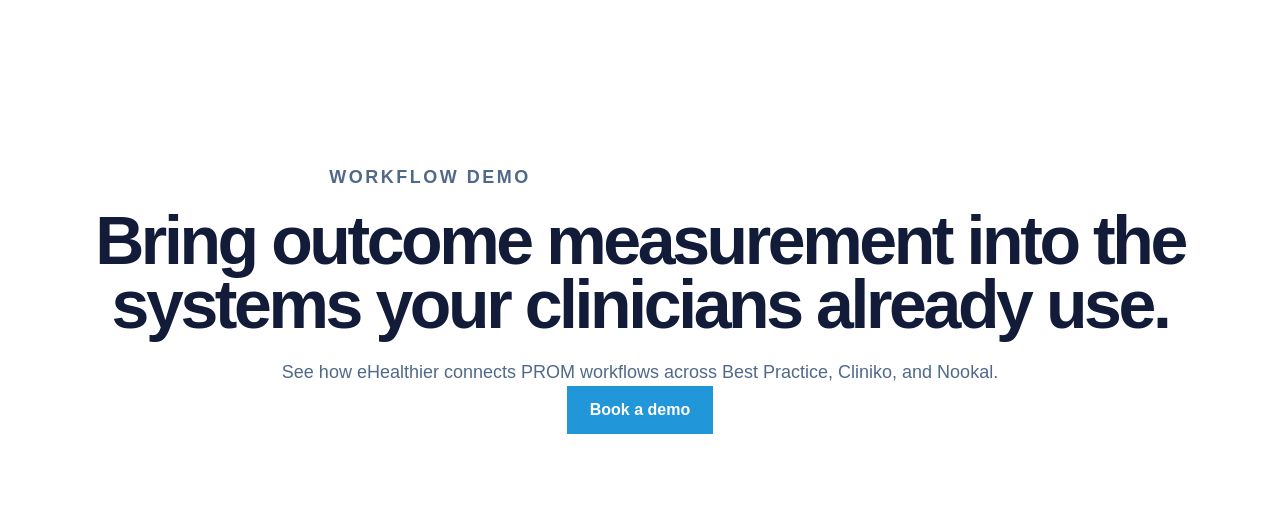
==== commit 72fdaa8c: "Fix nutshell section styling on clinical workflows page" ====
--- a/clinical-workflows/index.html
+++ b/clinical-workflows/index.html
@@ -194,6 +194,33 @@
         min-height: 520px;
       }
 
+      .nutshell-banner {
+        padding: 72px 0 74px;
+        background: #161e34;
+      }
+
+      .nutshell-banner .container {
+        width: 100%;
+        max-width: 1680px;
+        padding-left: 36px;
+        padding-right: 36px;
+      }
+
+      .nutshell-banner .section-header {
+        max-width: 1260px;
+        margin: 0 auto;
+        text-align: center;
+      }
+
+      .nutshell-banner h2 {
+        margin: 0;
+        font-size: 60px;
+        line-height: 1.12;
+        letter-spacing: -0.04em;
+        font-weight: 800;
+        color: #ffffff;
+      }
+
       .screenshot-lab {
         padding: 92px 0 44px;
         background: linear-gradient(180deg, #f7fbff 0%, #f4f8fd 100%);
@@ -827,6 +854,10 @@
           font-size: 21px;
         }
 
+        .nutshell-banner h2 {
+          font-size: 52px;
+        }
+
         .proof {
           padding-left: 36px;
           padding-right: 36px;
@@ -865,6 +896,19 @@
           font-size: 64px;
         }
 
+        .nutshell-banner {
+          padding: 58px 0 60px;
+        }
+
+        .nutshell-banner .container {
+          padding-left: 24px;
+          padding-right: 24px;
+        }
+
+        .nutshell-banner h2 {
+          font-size: 44px;
+        }
+
         .proof {
           grid-template-columns: 1fr;
           padding: 72px 24px 64px;
@@ -919,6 +963,20 @@
         .partner-strip span {
           width: 100%;
           justify-content: flex-start;
+        }
+
+        .nutshell-banner {
+          padding: 48px 0 50px;
+        }
+
+        .nutshell-banner .container {
+          padding-left: 18px;
+          padding-right: 18px;
+        }
+
+        .nutshell-banner h2 {
+          font-size: 33px;
+          line-height: 1.14;
         }
 
         .proof {
@@ -1055,17 +1113,16 @@
     </div>
   </div>
 </section>
-    <section class="statement p-t-md content-spotlight bg-edit bg-grey" id="content1-1">
+    <section class="nutshell-banner" id="content1-1">
   <div class="container">
     <div class="row">
-      <div class="col-md-8 col-md-offset-2">
-        <div class="section-header text-center">
-          <h2 class="m-b-md">In a Nutshell</h2>
-          <p class="lead m-b-md">
+      <div class="col-xs-12">
+        <div class="section-header">
+          <h2>
             Not another PROM portal. A connected outcomes workflow that follows the patient
             from clinical context to assessment, result interpretation, and record-ready
             documentation.
-          </p>
+          </h2>
         </div>
       </div>
     </div>
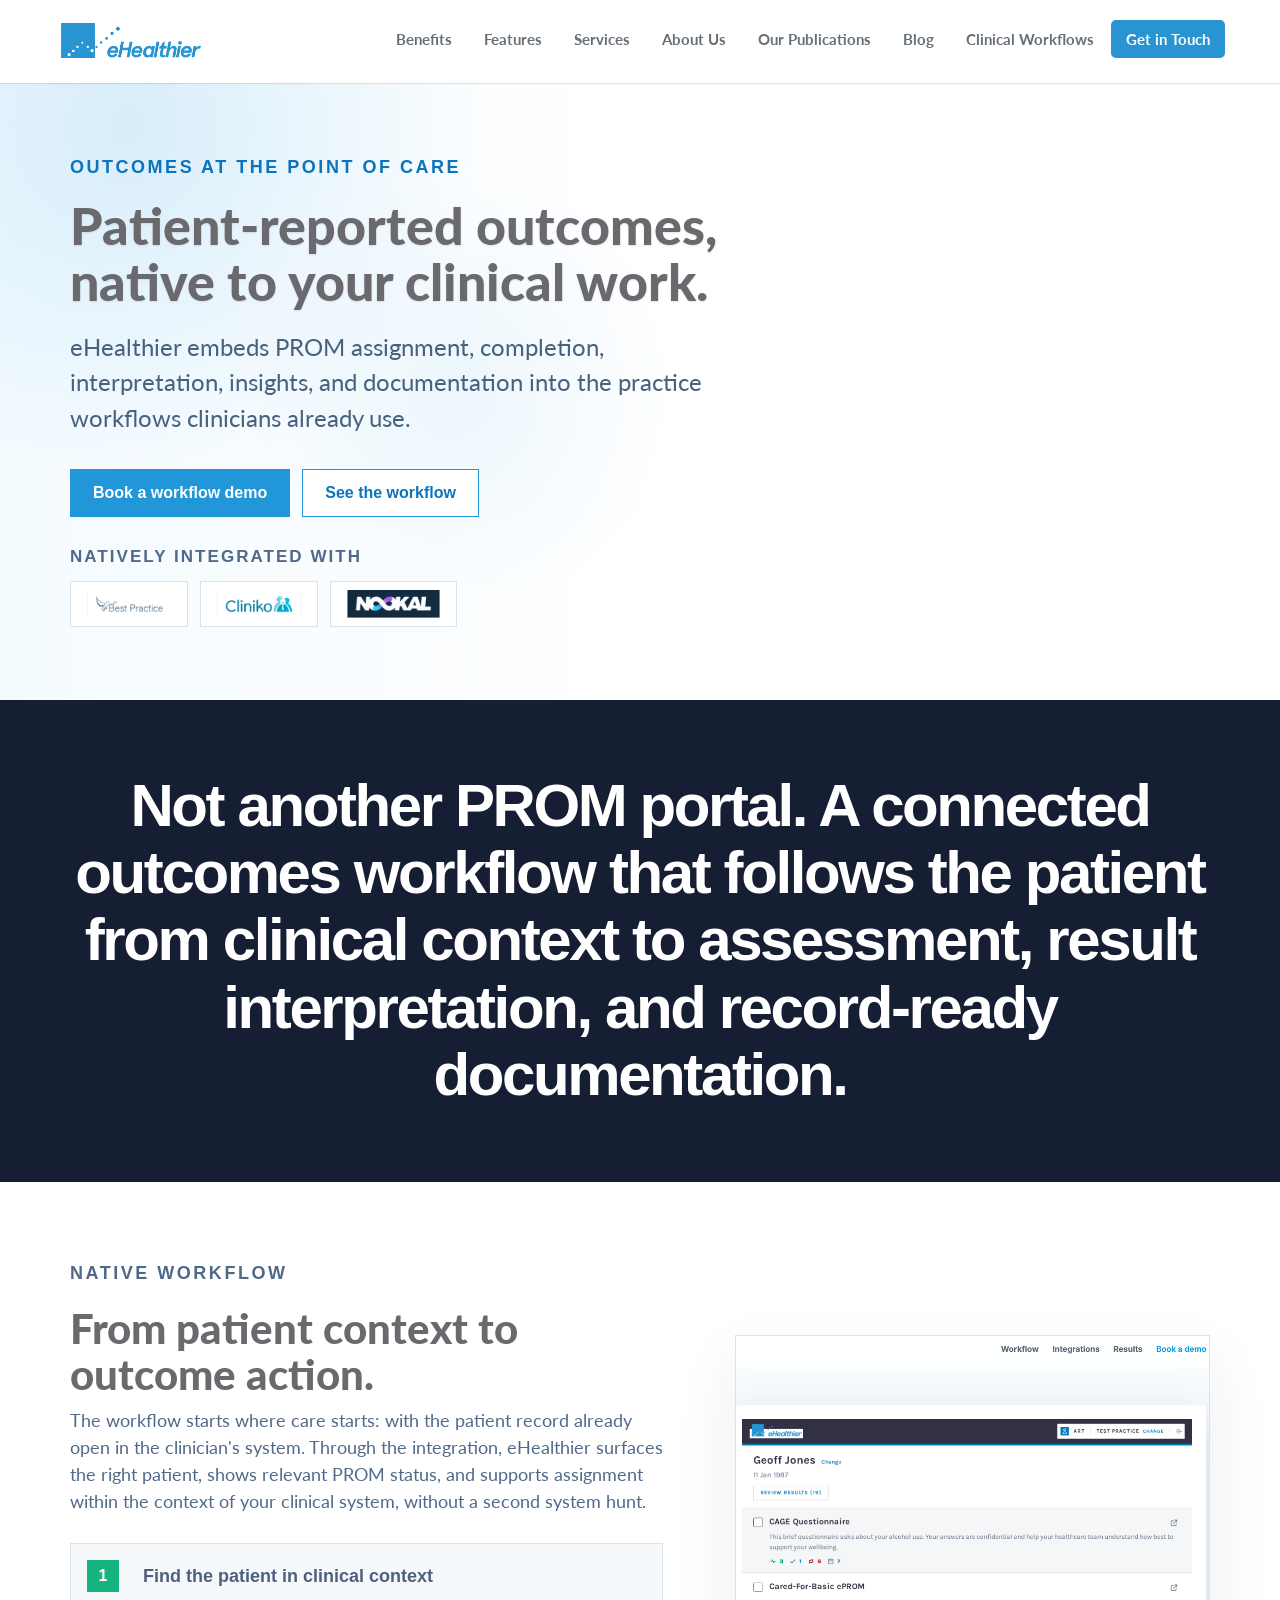
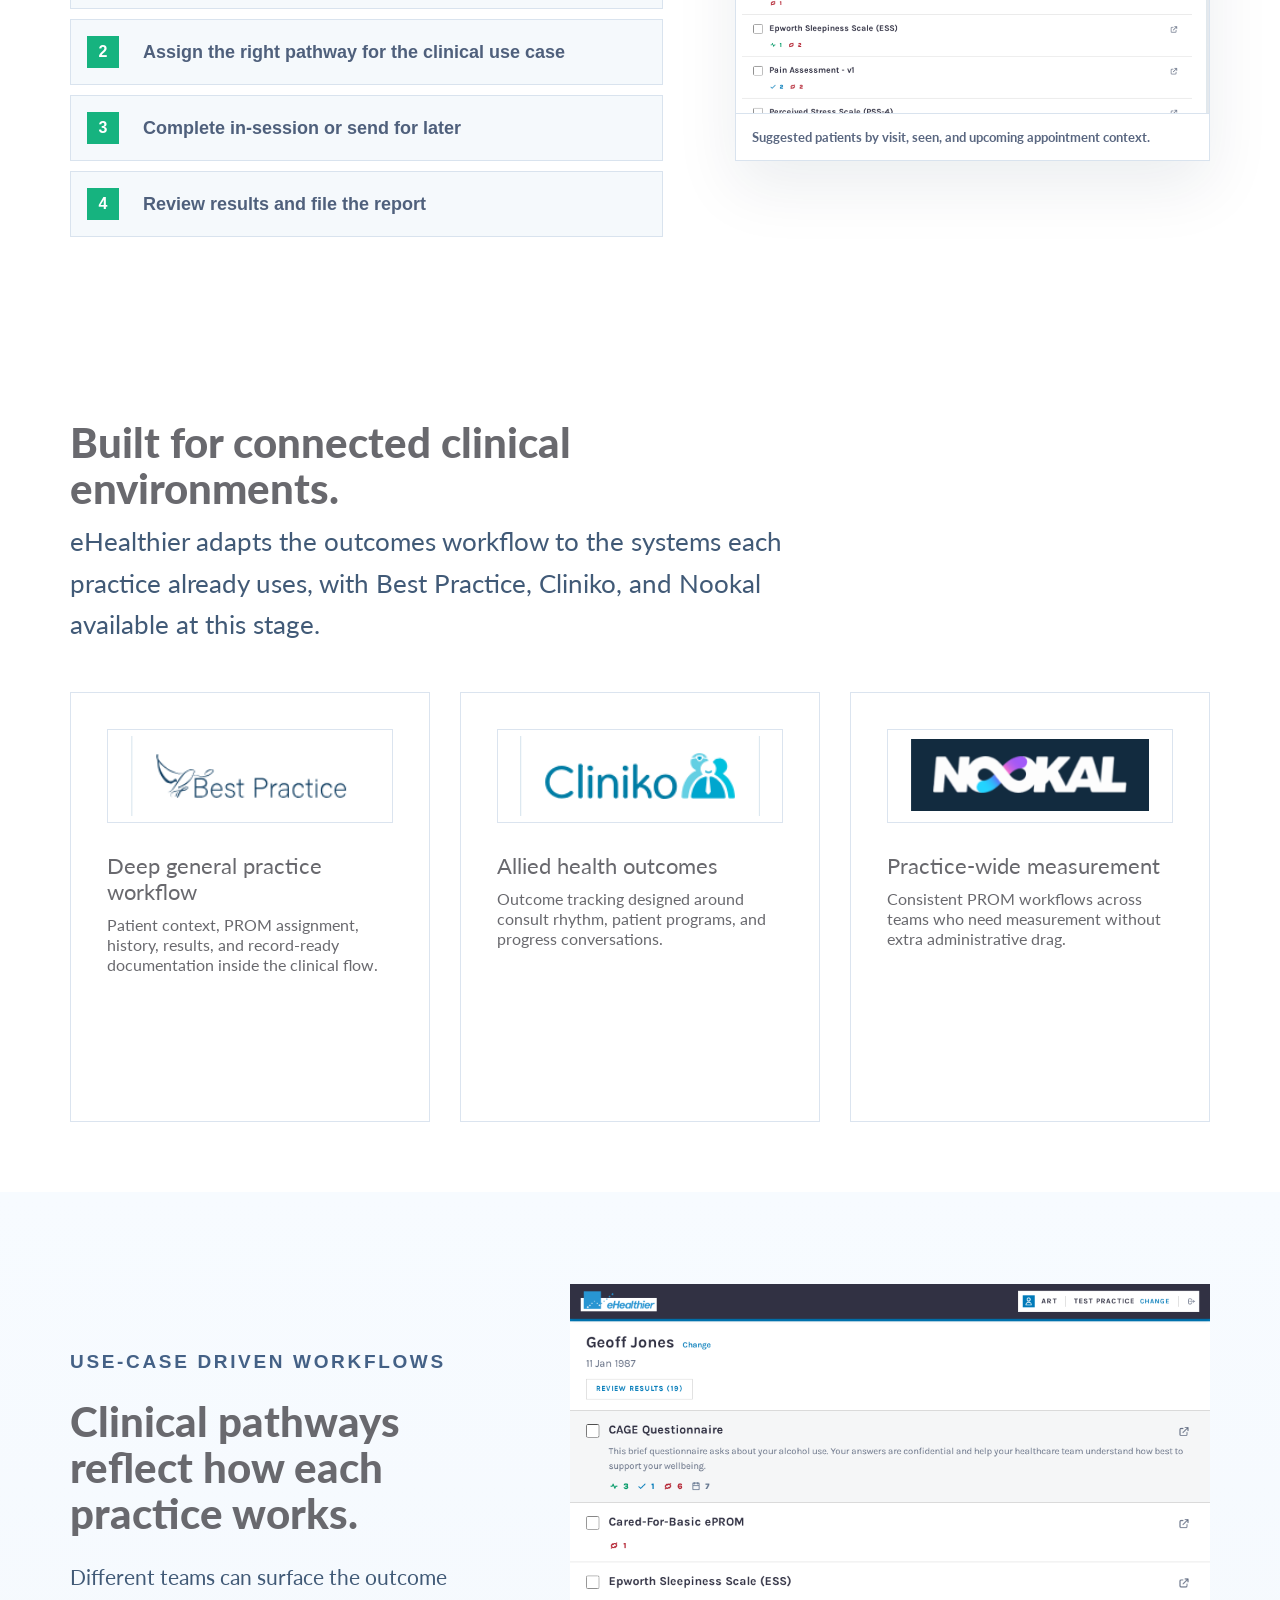
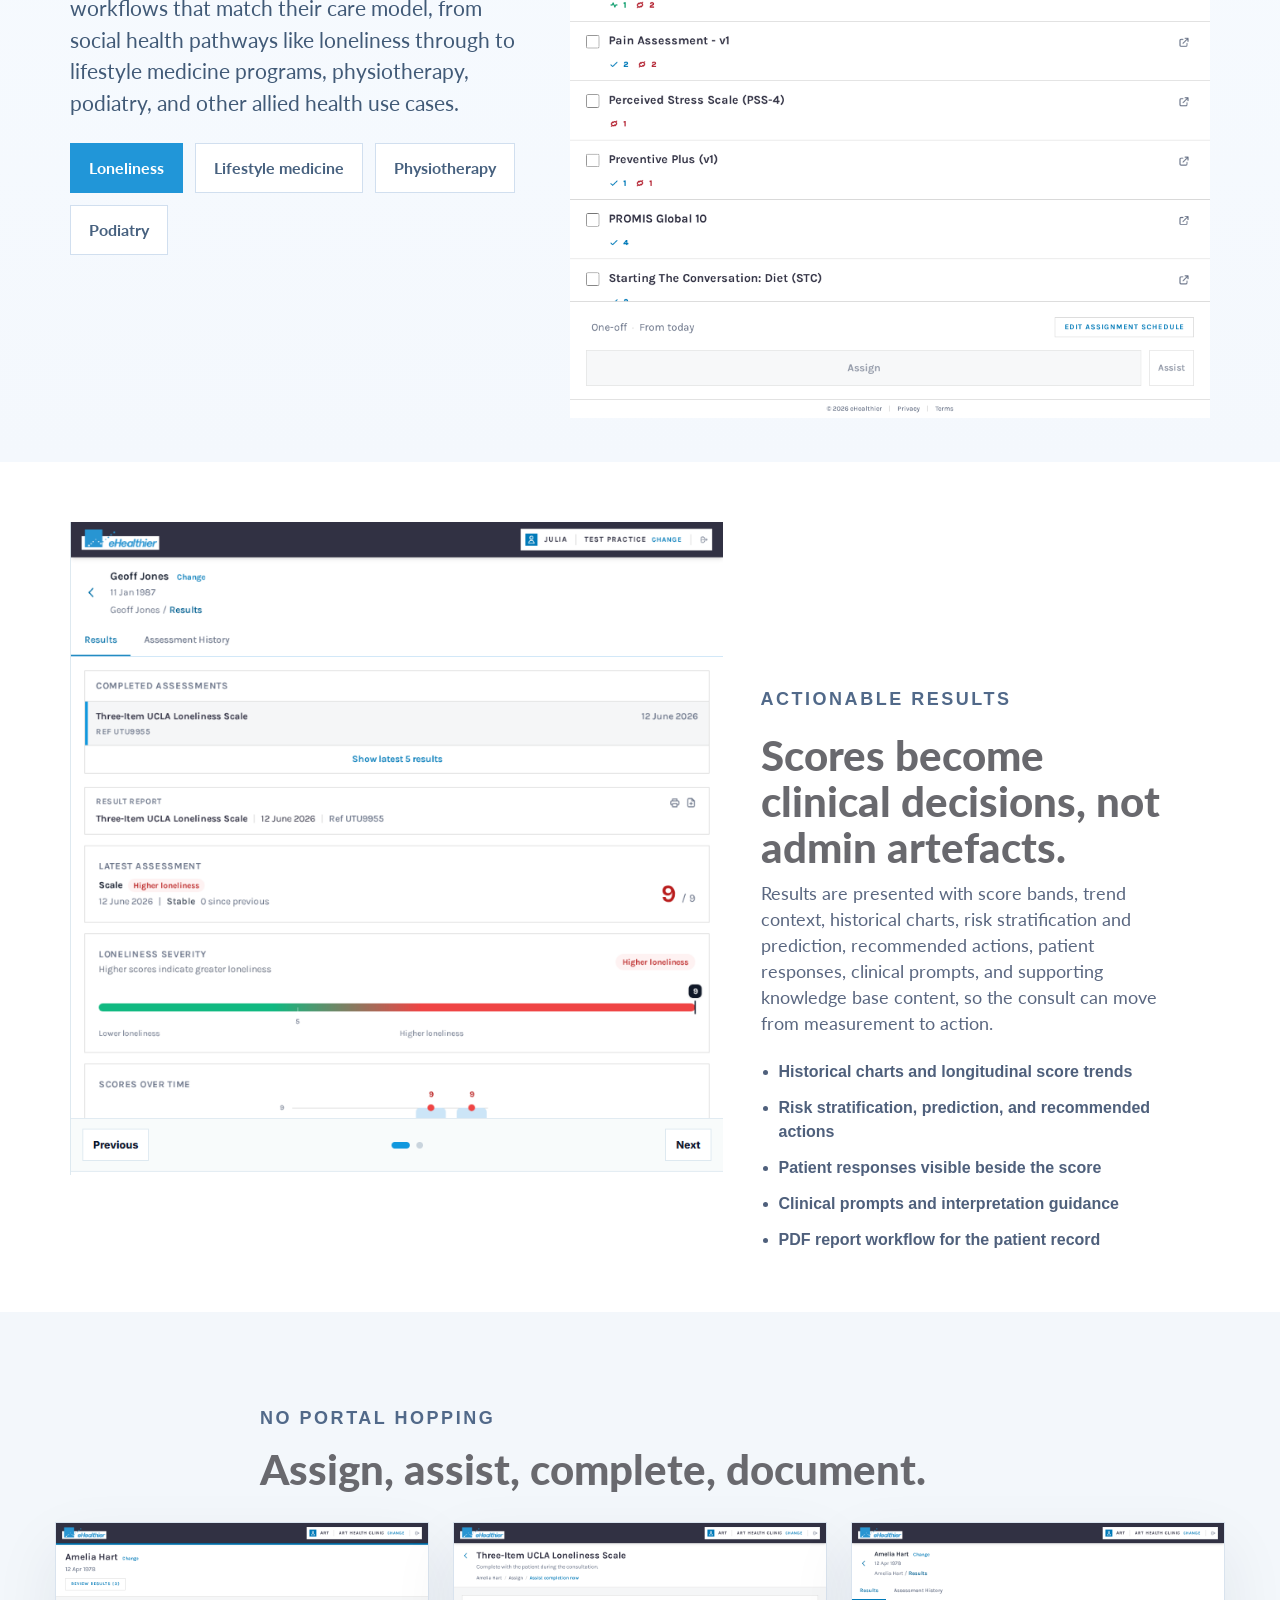
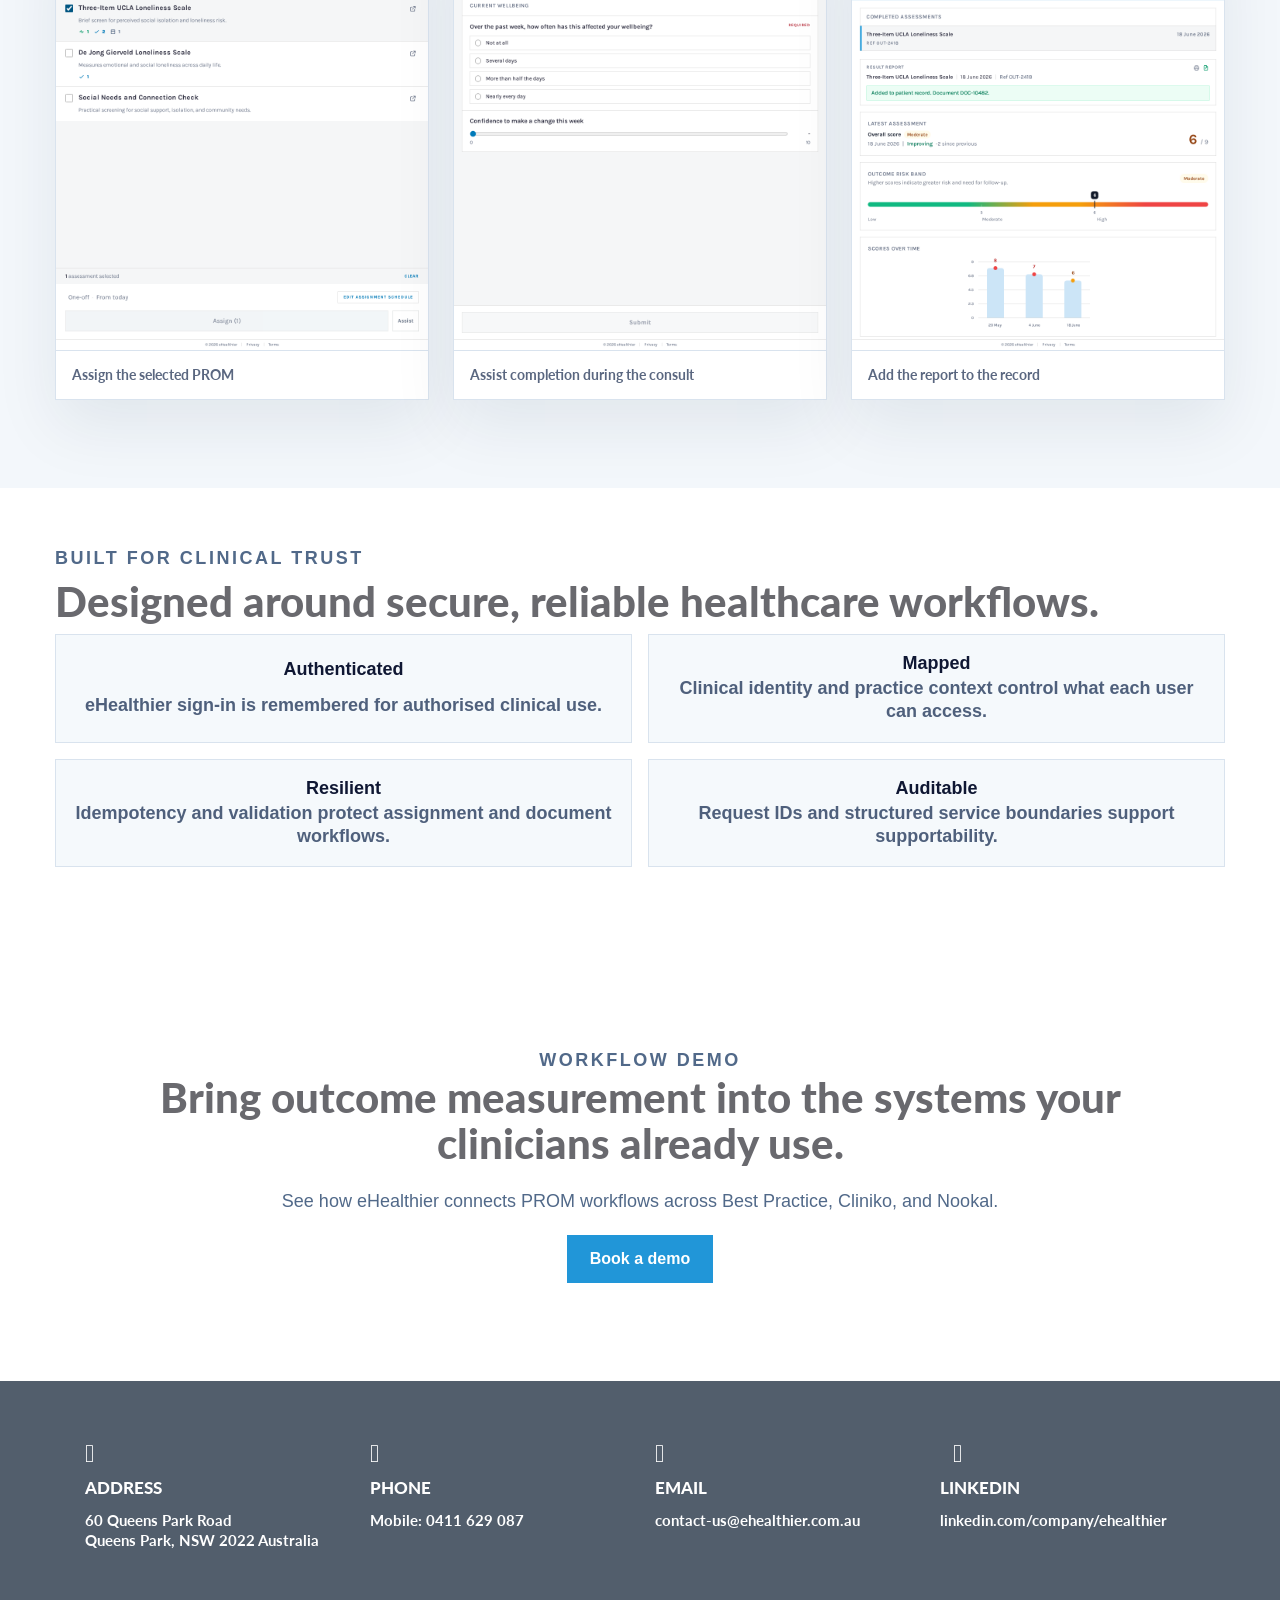
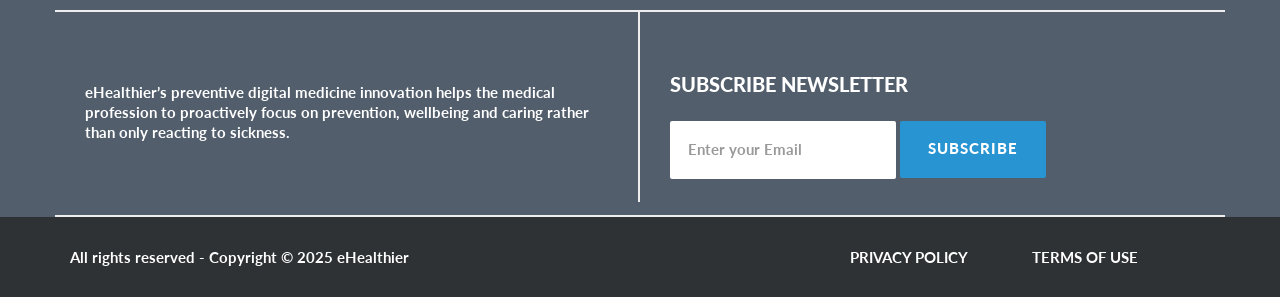
==== commit b5efd75d: "Formatting Fixes" ====
--- a/clinical-workflows/index.html
+++ b/clinical-workflows/index.html
@@ -37,975 +37,14 @@
 
     <!-- RESPONSIVE FIXES -->
     <link rel="stylesheet" href="../css/responsive.css">
+    <link rel="stylesheet" href="../css/clinical-workflows.css">
 
     <!-- HTML5 shim and Respond.js for IE8 support of HTML5 elements and media queries -->
     <!-- WARNING: Respond.js doesn't work if you view the page via file:// -->
     <!--[if lt IE 9]>
       <script src="https://oss.maxcdn.com/html5shiv/3.7.2/html5shiv.min.js"></script>
       <script src="https://oss.maxcdn.com/respond/1.4.2/respond.min.js"></script>
-    <![endif]-->
-    <style>
-      :root {
-        --ink: #121c39;
-        --muted: #4f617d;
-        --line: #d8e2ea;
-        --blue: #2196d8;
-        --blue-dark: #167fba;
-        --green: #56b68b;
-        --white: #ffffff;
-      }
-
-      .hero {
-        padding: 132px 0 84px;
-        background:
-          radial-gradient(circle at 10% 18%, rgba(33, 150, 216, 0.14), transparent 28%),
-          radial-gradient(circle at 36% 56%, rgba(33, 150, 216, 0.07), transparent 24%),
-          linear-gradient(90deg, #f4fbff 0%, #ffffff 52%, #ffffff 100%);
-      }
-
-      .hero .container {
-        width: 100%;
-        max-width: 1680px;
-        padding-left: 64px;
-        padding-right: 64px;
-      }
-
-      .hero-row {
-        display: flex;
-        align-items: center;
-        gap: 74px;
-      }
-
-      .hero-copy {
-        flex: 0 0 58%;
-        max-width: 58%;
-      }
-
-      .hero-visual-wrap {
-        flex: 0 0 42%;
-        max-width: 42%;
-      }
-
-      .hero .eyebrow {
-        margin: 0 0 20px;
-        font-size: 18px;
-        font-weight: 800;
-        letter-spacing: 0.14em;
-        text-transform: uppercase;
-        color: #0c74bd;
-      }
-
-      .hero h1 {
-        margin: 0 0 24px;
-        max-width: 760px;
-        font-size: 88px;
-        line-height: 0.94;
-        letter-spacing: -0.05em;
-        font-weight: 800;
-        color: var(--ink);
-      }
-
-      .hero-lede {
-        max-width: 780px;
-        margin: 0 0 34px;
-        font-size: 24px;
-        line-height: 1.46;
-        color: #48617d;
-      }
-
-      .hero-actions {
-        display: flex;
-        flex-wrap: wrap;
-        gap: 12px;
-        margin-bottom: 30px;
-      }
-
-      .button {
-        display: inline-flex;
-        align-items: center;
-        justify-content: center;
-        min-height: 48px;
-        padding: 0 22px;
-        border: 1px solid var(--blue);
-        border-radius: 0;
-        font-size: 16px;
-        font-weight: 800;
-        text-decoration: none;
-        transition: background-color 0.2s ease, border-color 0.2s ease, color 0.2s ease;
-      }
-
-      .button.primary {
-        background: var(--blue);
-        color: var(--white);
-      }
-
-      .button.primary:hover,
-      .button.primary:focus {
-        background: var(--blue-dark);
-        border-color: var(--blue-dark);
-        color: var(--white);
-        text-decoration: none;
-      }
-
-      .button.secondary {
-        background: #ffffff;
-        color: #0c74bd;
-      }
-
-      .button.secondary:hover,
-      .button.secondary:focus {
-        background: #f1f8fd;
-        color: #0c74bd;
-        text-decoration: none;
-      }
-
-      .partner-block p {
-        margin: 0 0 14px;
-        font-size: 17px;
-        font-weight: 800;
-        letter-spacing: 0.12em;
-        text-transform: uppercase;
-        color: #506988;
-      }
-
-      .partner-strip {
-        display: flex;
-        flex-wrap: wrap;
-        gap: 12px;
-      }
-
-      .partner-strip span {
-        display: inline-flex;
-        align-items: center;
-        justify-content: center;
-        height: 46px;
-        padding: 8px 16px;
-        border: 1px solid #d7e4ef;
-        background: #ffffff;
-      }
-
-      .partner-strip img {
-        display: block;
-        max-height: 28px;
-        width: auto;
-      }
-
-      .hero-visual-wrap:empty {
-        min-height: 520px;
-      }
-
-      .nutshell-banner {
-        padding: 72px 0 74px;
-        background: #161e34;
-      }
-
-      .nutshell-banner .container {
-        width: 100%;
-        max-width: 1680px;
-        padding-left: 36px;
-        padding-right: 36px;
-      }
-
-      .nutshell-banner .section-header {
-        max-width: 1260px;
-        margin: 0 auto;
-        text-align: center;
-      }
-
-      .nutshell-banner h2 {
-        margin: 0;
-        font-size: 60px;
-        line-height: 1.12;
-        letter-spacing: -0.04em;
-        font-weight: 800;
-        color: #ffffff;
-      }
-
-      .screenshot-lab {
-        padding: 92px 0 44px;
-        background: linear-gradient(180deg, #f7fbff 0%, #f4f8fd 100%);
-        overflow: hidden;
-      }
-
-      .lab-copy {
-        padding-top: 68px;
-      }
-
-      .screenshot-lab .eyebrow {
-        margin-bottom: 26px;
-        font-size: 19px;
-        font-weight: 800;
-        letter-spacing: 0.14em;
-        text-transform: uppercase;
-        color: #446186;
-      }
-
-      .screenshot-lab h2 {
-        margin: 0 0 28px;
-        font-size: 70px;
-        line-height: 0.92;
-        letter-spacing: -0.05em;
-        font-weight: 800;
-        color: #121c39;
-      }
-
-      .screenshot-lab .lead {
-        max-width: 660px;
-        margin-bottom: 34px;
-        font-size: 21px;
-        line-height: 1.5;
-        color: #415a77;
-      }
-
-      .tab-buttons {
-        display: flex;
-        flex-wrap: wrap;
-        gap: 12px;
-      }
-
-      .tab-button {
-        padding: 14px 18px;
-        border: 1px solid #d1dfef;
-        background: #ffffff;
-        font-size: 16px;
-        font-weight: 700;
-        color: #47617f;
-        transition: all 0.2s ease;
-      }
-
-      .tab-button.active,
-      .tab-button:hover,
-      .tab-button:focus {
-        border-color: #2196d8;
-        background: #2196d8;
-        color: #ffffff;
-        outline: none;
-      }
-
-      .workflow-reference-frame {
-        margin: 0;
-        background: transparent;
-        border: 0;
-        box-shadow: none;
-      }
-
-      .workflow-reference-frame .tab-screen {
-        display: none;
-        width: 100%;
-        max-width: none;
-        height: auto;
-      }
-
-      .workflow-reference-frame .tab-screen.active {
-        display: block;
-      }
-
-      @media (min-width: 992px) {
-        .workflow-reference-frame {
-          width: 118%;
-          margin-left: 12px;
-        }
-      }
-
-      @media (max-width: 1199px) {
-        .screenshot-lab h2 {
-          font-size: 58px;
-        }
-      }
-
-      @media (max-width: 991px) {
-        .lab-copy {
-          padding-top: 0;
-          margin-bottom: 36px;
-        }
-
-        .screenshot-lab h2 {
-          font-size: 52px;
-        }
-
-        .workflow-reference-frame {
-          width: 100%;
-        }
-      }
-
-      @media (max-width: 767px) {
-        .screenshot-lab {
-          padding: 72px 0 24px;
-        }
-
-        .screenshot-lab .eyebrow {
-          font-size: 15px;
-          margin-bottom: 18px;
-        }
-
-        .screenshot-lab h2 {
-          font-size: 42px;
-          line-height: 0.98;
-        }
-
-        .screenshot-lab .lead {
-          font-size: 18px;
-        }
-
-        .tab-button {
-          width: 100%;
-          text-align: center;
-        }
-      }
-
-      .results-showcase {
-        padding: 26px 0 0;
-        background: #ffffff;
-      }
-
-      .results-showcase .container {
-        width: 100%;
-        max-width: none;
-        padding-left: 48px;
-        padding-right: 48px;
-      }
-
-      .results-shell {
-        display: grid;
-        grid-template-columns: minmax(0, 48%) minmax(0, 52%);
-        align-items: start;
-        gap: 72px;
-        background: transparent;
-      }
-
-      .results-visual {
-        min-width: 0;
-        background: transparent;
-      }
-
-      .results-visual img {
-        display: block;
-        width: 100%;
-        height: auto;
-        object-position: left top;
-      }
-
-      .results-copy {
-        min-width: 0;
-        padding: 164px 28px 0 8px;
-        background: transparent;
-      }
-
-      .results-showcase .eyebrow {
-        margin-bottom: 20px;
-        font-size: 18px;
-        font-weight: 800;
-        letter-spacing: 0.14em;
-        text-transform: uppercase;
-        color: #516989;
-      }
-
-      .results-showcase h2 {
-        margin: 0 0 26px;
-        max-width: 760px;
-        font-size: 63px;
-        line-height: 0.94;
-        letter-spacing: -0.05em;
-        font-weight: 800;
-        color: #121c39;
-      }
-
-      .results-showcase p {
-        margin: 0 0 24px;
-        max-width: 830px;
-        font-size: 18px;
-        line-height: 1.45;
-        color: #5a6780;
-      }
-
-      .results-showcase .feature-list {
-        margin: 0;
-        padding-left: 18px;
-        color: #4f607c;
-      }
-
-      .results-showcase .feature-list li {
-        margin-bottom: 12px;
-        font-size: 16px;
-        line-height: 1.5;
-        font-weight: 600;
-      }
-
-      .results-showcase .feature-list li:last-child {
-        margin-bottom: 0;
-      }
-
-      @media (max-width: 1199px) {
-        .results-showcase .container {
-          padding-left: 36px;
-          padding-right: 36px;
-        }
-
-        .results-shell {
-          gap: 48px;
-        }
-
-        .results-copy {
-          padding: 110px 18px 0 0;
-        }
-
-        .results-showcase h2 {
-          font-size: 54px;
-        }
-      }
-
-      @media (max-width: 991px) {
-        .results-showcase {
-          padding: 56px 0 0;
-        }
-
-        .results-shell {
-          grid-template-columns: 1fr;
-          gap: 28px;
-        }
-
-        .results-copy {
-          padding: 0 0 18px;
-        }
-
-        .results-showcase h2 {
-          font-size: 46px;
-        }
-      }
-
-      @media (max-width: 767px) {
-        .results-showcase {
-          padding: 42px 0 0;
-        }
-
-        .results-showcase .container {
-          padding-left: 18px;
-          padding-right: 18px;
-        }
-
-        .results-copy {
-          padding: 0 6px 18px;
-        }
-
-        .results-showcase h2 {
-          font-size: 38px;
-          line-height: 1;
-        }
-
-        .results-showcase p,
-        .results-showcase .feature-list li {
-          font-size: 15px;
-        }
-      }
-
-      .section-heading {
-        max-width: 760px;
-        margin: 0 auto 30px;
-        text-align: left;
-      }
-
-      .workflow-gallery {
-        padding: 96px 0 88px;
-        background: #f3f7fb;
-      }
-
-      .workflow-native {
-        padding: 78px 0 92px;
-        background: #ffffff;
-      }
-
-      .workflow-shell {
-        display: grid;
-        grid-template-columns: minmax(0, 0.9fr) minmax(340px, 0.72fr);
-        gap: 72px;
-        align-items: center;
-      }
-
-      .workflow-native .eyebrow {
-        margin: 0 0 18px;
-        font-size: 18px;
-        font-weight: 800;
-        letter-spacing: 0.14em;
-        text-transform: uppercase;
-        color: #516989;
-      }
-
-      .workflow-native h2 {
-        margin: 0 0 28px;
-        font-size: 68px;
-        line-height: 0.94;
-        letter-spacing: -0.05em;
-        font-weight: 800;
-        color: #121c39;
-      }
-
-      .workflow-native p {
-        margin: 0;
-        font-size: 18px;
-        line-height: 1.5;
-        color: #516989;
-      }
-
-      .workflow-steps {
-        display: grid;
-        gap: 10px;
-        margin-top: 28px;
-      }
-
-      .workflow-step {
-        display: grid;
-        grid-template-columns: 42px minmax(0, 1fr);
-        gap: 14px;
-        align-items: center;
-        padding: 16px;
-        border: 1px solid #d9e3ee;
-        background: #f5f9fc;
-      }
-
-      .workflow-step strong {
-        display: grid;
-        place-items: center;
-        width: 32px;
-        height: 32px;
-        font-size: 16px;
-        font-weight: 800;
-        color: #ffffff;
-        background: #16b37f;
-      }
-
-      .workflow-step span {
-        font-size: 18px;
-        line-height: 1.35;
-        font-weight: 600;
-        color: #4f607c;
-      }
-
-      .workflow-native-card {
-        margin: 0;
-        overflow: hidden;
-        border: 1px solid #d9e3ee;
-        background: #ffffff;
-        box-shadow: 0 26px 60px rgba(16, 38, 66, 0.08);
-      }
-
-      .workflow-native-card img {
-        display: block;
-        width: 100%;
-        height: auto;
-      }
-
-      .workflow-native-card figcaption {
-        margin: 0;
-        padding: 14px 16px;
-        border-top: 1px solid #d9e3ee;
-        font-size: 13px;
-        line-height: 1.45;
-        font-weight: 700;
-        color: #5a6780;
-      }
-
-      .workflow-gallery .eyebrow {
-        margin-bottom: 18px;
-        font-size: 18px;
-        font-weight: 800;
-        letter-spacing: 0.14em;
-        text-transform: uppercase;
-        color: #516989;
-      }
-
-      .workflow-gallery h2 {
-        margin: 0;
-        font-size: 68px;
-        line-height: 0.94;
-        letter-spacing: -0.05em;
-        font-weight: 800;
-        color: #121c39;
-      }
-
-      .gallery-grid {
-        display: grid;
-        grid-template-columns: repeat(3, minmax(0, 1fr));
-        gap: 24px;
-        align-items: start;
-      }
-
-      .gallery-grid figure {
-        margin: 0;
-        overflow: hidden;
-        border: 1px solid #d9e3ee;
-        background: #ffffff;
-        box-shadow: 0 26px 60px rgba(16, 38, 66, 0.08);
-      }
-
-      .gallery-grid img {
-        display: block;
-        width: 100%;
-        height: auto;
-      }
-
-      .gallery-grid figcaption {
-        margin: 0;
-        padding: 14px 16px;
-        border-top: 1px solid #d9e3ee;
-        font-size: 14px;
-        line-height: 1.45;
-        font-weight: 700;
-        color: #5a6780;
-        background: #ffffff;
-      }
-
-      @media (max-width: 1199px) {
-        .workflow-shell {
-          gap: 48px;
-        }
-
-        .workflow-native h2 {
-          font-size: 56px;
-        }
-
-        .workflow-gallery h2 {
-          font-size: 56px;
-        }
-      }
-
-      @media (max-width: 991px) {
-        .workflow-native {
-          padding: 64px 0 72px;
-        }
-
-        .workflow-shell {
-          grid-template-columns: 1fr;
-          gap: 28px;
-        }
-
-        .workflow-native h2 {
-          font-size: 48px;
-        }
-
-        .workflow-gallery {
-          padding: 72px 0 64px;
-        }
-
-        .gallery-grid {
-          grid-template-columns: 1fr;
-          gap: 20px;
-        }
-
-        .workflow-gallery h2 {
-          font-size: 48px;
-        }
-      }
-
-      @media (max-width: 767px) {
-        .workflow-native {
-          padding: 52px 0 56px;
-        }
-
-        .workflow-native .eyebrow {
-          font-size: 15px;
-        }
-
-        .workflow-native h2 {
-          font-size: 40px;
-          line-height: 1;
-        }
-
-        .workflow-native p,
-        .workflow-step span {
-          font-size: 15px;
-        }
-
-        .section-heading {
-          margin-bottom: 24px;
-        }
-
-        .workflow-gallery {
-          padding: 56px 0 48px;
-        }
-
-        .workflow-gallery .eyebrow {
-          font-size: 15px;
-        }
-
-        .workflow-gallery h2 {
-          font-size: 40px;
-          line-height: 1;
-        }
-
-        .gallery-grid figcaption {
-          font-size: 13px;
-        }
-      }
-
-      .proof {
-        display: grid;
-        grid-template-columns: minmax(0, 0.78fr) minmax(0, 1fr);
-        gap: 48px;
-        align-items: start;
-        padding: 102px 64px 88px;
-        background: #ffffff;
-      }
-
-      .proof .eyebrow,
-      .cta .eyebrow {
-        margin: 0 0 18px;
-        font-size: 18px;
-        font-weight: 800;
-        letter-spacing: 0.14em;
-        text-transform: uppercase;
-        color: #516989;
-      }
-
-      .proof h2,
-      .cta h2 {
-        margin: 0;
-        font-size: 68px;
-        line-height: 0.94;
-        letter-spacing: -0.05em;
-        font-weight: 800;
-        color: #121c39;
-      }
-
-      .proof-grid {
-        display: grid;
-        grid-template-columns: repeat(2, minmax(0, 1fr));
-        gap: 16px;
-        align-self: center;
-      }
-
-      .proof-grid div {
-        padding: 18px 16px;
-        min-height: 84px;
-        border: 1px solid #d9e3ee;
-        background: #f5f9fc;
-        display: flex;
-        align-items: center;
-        justify-content: center;
-        gap: 4px;
-        text-align: center;
-        flex-wrap: wrap;
-      }
-
-      .proof-grid strong {
-        font-size: 18px;
-        font-weight: 800;
-        color: #0f1733;
-      }
-
-      .proof-grid span {
-        font-size: 18px;
-        line-height: 1.3;
-        font-weight: 600;
-        color: #4f607c;
-      }
-
-      .cta {
-        padding: 98px 20px 96px;
-        text-align: center;
-        background: #ffffff;
-      }
-
-      .cta p {
-        margin: 22px auto 0;
-        max-width: 820px;
-        font-size: 18px;
-        line-height: 1.5;
-        font-weight: 500;
-        color: #516989;
-      }
-
-      .button {
-        display: inline-flex;
-        align-items: center;
-        justify-content: center;
-        min-height: 48px;
-        padding: 0 22px;
-        border: 1px solid #2196d8;
-        border-radius: 0;
-        font-size: 16px;
-        font-weight: 800;
-        text-decoration: none;
-        transition: background-color 0.2s ease, border-color 0.2s ease, color 0.2s ease;
-      }
-
-      .button.primary {
-        background: #2196d8;
-        color: #ffffff;
-      }
-
-      .button.primary:hover,
-      .button.primary:focus {
-        background: #167fba;
-        border-color: #167fba;
-        color: #ffffff;
-        text-decoration: none;
-      }
-
-      footer {
-        display: none;
-      }
-
-      @media (max-width: 1199px) {
-        .hero h1 {
-          font-size: 72px;
-        }
-
-        .hero-lede {
-          font-size: 21px;
-        }
-
-        .nutshell-banner h2 {
-          font-size: 52px;
-        }
-
-        .proof {
-          padding-left: 36px;
-          padding-right: 36px;
-          gap: 36px;
-        }
-
-        .proof h2,
-        .cta h2 {
-          font-size: 56px;
-        }
-      }
-
-      @media (max-width: 991px) {
-        .hero {
-          padding: 112px 0 64px;
-        }
-
-        .hero .container {
-          padding-left: 24px;
-          padding-right: 24px;
-        }
-
-        .hero-row {
-          flex-direction: column;
-          align-items: flex-start;
-          gap: 36px;
-        }
-
-        .hero-copy,
-        .hero-visual-wrap {
-          flex: 0 0 100%;
-          max-width: 100%;
-        }
-
-        .hero h1 {
-          font-size: 64px;
-        }
-
-        .nutshell-banner {
-          padding: 58px 0 60px;
-        }
-
-        .nutshell-banner .container {
-          padding-left: 24px;
-          padding-right: 24px;
-        }
-
-        .nutshell-banner h2 {
-          font-size: 44px;
-        }
-
-        .proof {
-          grid-template-columns: 1fr;
-          padding: 72px 24px 64px;
-          gap: 28px;
-        }
-
-        .proof-grid {
-          grid-template-columns: 1fr;
-        }
-
-        .cta {
-          padding: 72px 20px 72px;
-        }
-
-        .proof h2,
-        .cta h2 {
-          font-size: 48px;
-        }
-      }
-
-      @media (max-width: 767px) {
-        .hero {
-          padding: 104px 0 52px;
-        }
-
-        .hero .container {
-          padding-left: 18px;
-          padding-right: 18px;
-        }
-
-        .hero .eyebrow {
-          font-size: 15px;
-        }
-
-        .hero h1 {
-          font-size: 50px;
-          line-height: 0.98;
-        }
-
-        .hero-lede {
-          font-size: 18px;
-        }
-
-        .hero-actions {
-          width: 100%;
-        }
-
-        .hero-actions .button {
-          width: 100%;
-        }
-
-        .partner-strip span {
-          width: 100%;
-          justify-content: flex-start;
-        }
-
-        .nutshell-banner {
-          padding: 48px 0 50px;
-        }
-
-        .nutshell-banner .container {
-          padding-left: 18px;
-          padding-right: 18px;
-        }
-
-        .nutshell-banner h2 {
-          font-size: 33px;
-          line-height: 1.14;
-        }
-
-        .proof {
-          padding: 56px 18px 48px;
-        }
-
-        .proof .eyebrow,
-        .cta .eyebrow {
-          font-size: 15px;
-        }
-
-        .proof h2,
-        .cta h2 {
-          font-size: 40px;
-          line-height: 1;
-        }
-
-        .proof-grid div {
-          min-height: auto;
-          padding: 16px 14px;
-        }
-
-        .proof-grid strong,
-        .proof-grid span,
-        .cta p {
-          font-size: 15px;
-        }
-      }
-    </style>
+    <![endif]--> 
 </head>
 
 <body data-spy="scroll" data-target="#main-navbar" data-new-gr-c-s-check-loaded="14.1171.0" data-gr-ext-installed="">
@@ -1129,8 +168,7 @@
   </div>
 </section>
 
-    
-    <section class="section workflow-native" id="workflow">
+<section class="section workflow-native" id="workflow">
   <div class="container">
     <div class="workflow-shell">
       <div>
@@ -1165,7 +203,7 @@
   <div class="container">
     <div class="row">
       <div class="col-md-8">
-        <h2 style="font-size: 82px; line-height: 1.03; font-weight: 800; letter-spacing: -1px; color: #0f172f; margin: 0 0 28px;">
+        <h2  >
           Built for connected clinical environments.
         </h2>
         <p style="font-size: 26px; line-height: 1.6; color: #415a77; margin: 0 0 46px; max-width: 980px;">
@@ -1183,15 +221,14 @@
               src="../images/uploads/partner-best-practice-real.png"
               alt="Best Practice logo"
               class="img-responsive"
-              style="max-width: 190px; max-height: 56px; width: auto; height: auto;"
             >
           </div>
 
-          <h3 style="font-size: 34px; line-height: 1.08; font-weight: 800; color: #0f1733; margin: 0 0 24px;">
+          <p class="lead" >
             Deep general practice workflow
-          </h3>
-
-          <p style="font-size: 22px; line-height: 1.7; color: #415a77; margin: 0;">
+          </p>
+
+          <p >
             Patient context, PROM assignment, history, results, and record-ready
             documentation inside the clinical flow.
           </p>
@@ -1205,15 +242,14 @@
               src="../images/uploads/partner-cliniko-real.png"
               alt="Cliniko logo"
               class="img-responsive"
-              style="max-width: 190px; max-height: 56px; width: auto; height: auto;"
             >
           </div>
 
-          <h3 style="font-size: 34px; line-height: 1.08; font-weight: 800; color: #0f1733; margin: 0 0 24px;">
+          <p class="lead">
             Allied health outcomes
-          </h3>
-
-          <p style="font-size: 22px; line-height: 1.7; color: #415a77; margin: 0;">
+          </p>
+
+          <p >
             Outcome tracking designed around consult rhythm, patient programs, and
             progress conversations.
           </p>
@@ -1227,15 +263,14 @@
               src="../images/uploads/partner-nookal-real.png"
               alt="Nookal logo"
               class="img-responsive"
-              style="max-width: 210px; max-height: 56px; width: auto; height: auto;"
             >
           </div>
 
-          <h3 style="font-size: 34px; line-height: 1.08; font-weight: 800; color: #0f1733; margin: 0 0 24px;">
+          <p class="lead">
             Practice-wide measurement
-          </h3>
-
-          <p style="font-size: 22px; line-height: 1.7; color: #415a77; margin: 0;">
+          </p>
+
+          <p >
             Consistent PROM workflows across teams who need measurement without extra
             administrative drag.
           </p>
@@ -1244,7 +279,8 @@
     </div>
   </div>
 </section>
-    <section class="section screenshot-lab">
+
+<section class="section screenshot-lab">
   <div class="container">
     <div class="row vertical-center-md">
       <div class="col-md-5">
@@ -1263,8 +299,7 @@
             <button class="tab-button" type="button" data-screen="podiatry" role="tab" aria-selected="false">Podiatry</button>
           </div>
         </div>
-      </div>
-
+      </div> 
       <div class="col-md-7">
         <figure class="workflow-reference-frame">
           <img class="tab-screen active" data-screen-image="loneliness" src="../images/uploads/workflow-tab-loneliness.png" alt="Loneliness workflow screen">
@@ -1277,39 +312,46 @@
   </div>
 </section>
 
-    <section class="section results-showcase" id="results">
-  <div class="container">
-    <div class="results-shell">
-      <figure class="results-visual">
-        <img src="../images/uploads/results-section-reference.png" alt="Outcome report view with score bands, results history, and clinical context.">
-      </figure>
-
-      <div class="results-copy">
-        <p class="eyebrow">Actionable results</p>
-        <h2>Scores become clinical decisions, not admin artefacts.</h2>
-        <p>
-          Results are presented with score bands, trend context, historical charts,
-          risk stratification and prediction, recommended actions, patient responses,
-          clinical prompts, and supporting knowledge base content, so the consult can
-          move from measurement to action.
-        </p>
-        <ul class="feature-list">
-          <li>Historical charts and longitudinal score trends</li>
-          <li>Risk stratification, prediction, and recommended actions</li>
-          <li>Patient responses visible beside the score</li>
-          <li>Clinical prompts and interpretation guidance</li>
-          <li>PDF report workflow for the patient record</li>
-        </ul>
-      </div>
-    </div>
-  </div>
+<section class="section results-showcase" id="results">
+  <div class="container">
+    <div class="row">
+      <div class="col-md-7">
+        <figure class="results-visual">
+          <img src="../images/uploads/results-section-reference.png" alt="Outcome report view with score bands, results history, and clinical context.">
+        </figure> 
+      </div>
+      <div class="col-md-5">
+        <div class="results-copy">
+          <p class="eyebrow">Actionable results</p>
+          <h2>Scores become clinical decisions, not admin artefacts.</h2>
+          <p>
+            Results are presented with score bands, trend context, historical charts,
+            risk stratification and prediction, recommended actions, patient responses,
+            clinical prompts, and supporting knowledge base content, so the consult can
+            move from measurement to action.
+          </p>
+          <ul class="feature-list">
+            <li>Historical charts and longitudinal score trends</li>
+            <li>Risk stratification, prediction, and recommended actions</li>
+            <li>Patient responses visible beside the score</li>
+            <li>Clinical prompts and interpretation guidance</li>
+            <li>PDF report workflow for the patient record</li>
+          </ul>
+        </div>
+      </div>
+    </div>
+  </div> 
 </section>
 
     <section class="section workflow-gallery">
+  <div class="container">
+    <div class="row">
       <div class="section-heading">
         <p class="eyebrow">No portal hopping</p>
         <h2>Assign, assist, complete, document.</h2>
       </div>
+      </div>
+    <div class="row">
       <div class="gallery-grid">
         <figure>
           <img src="[data-uri]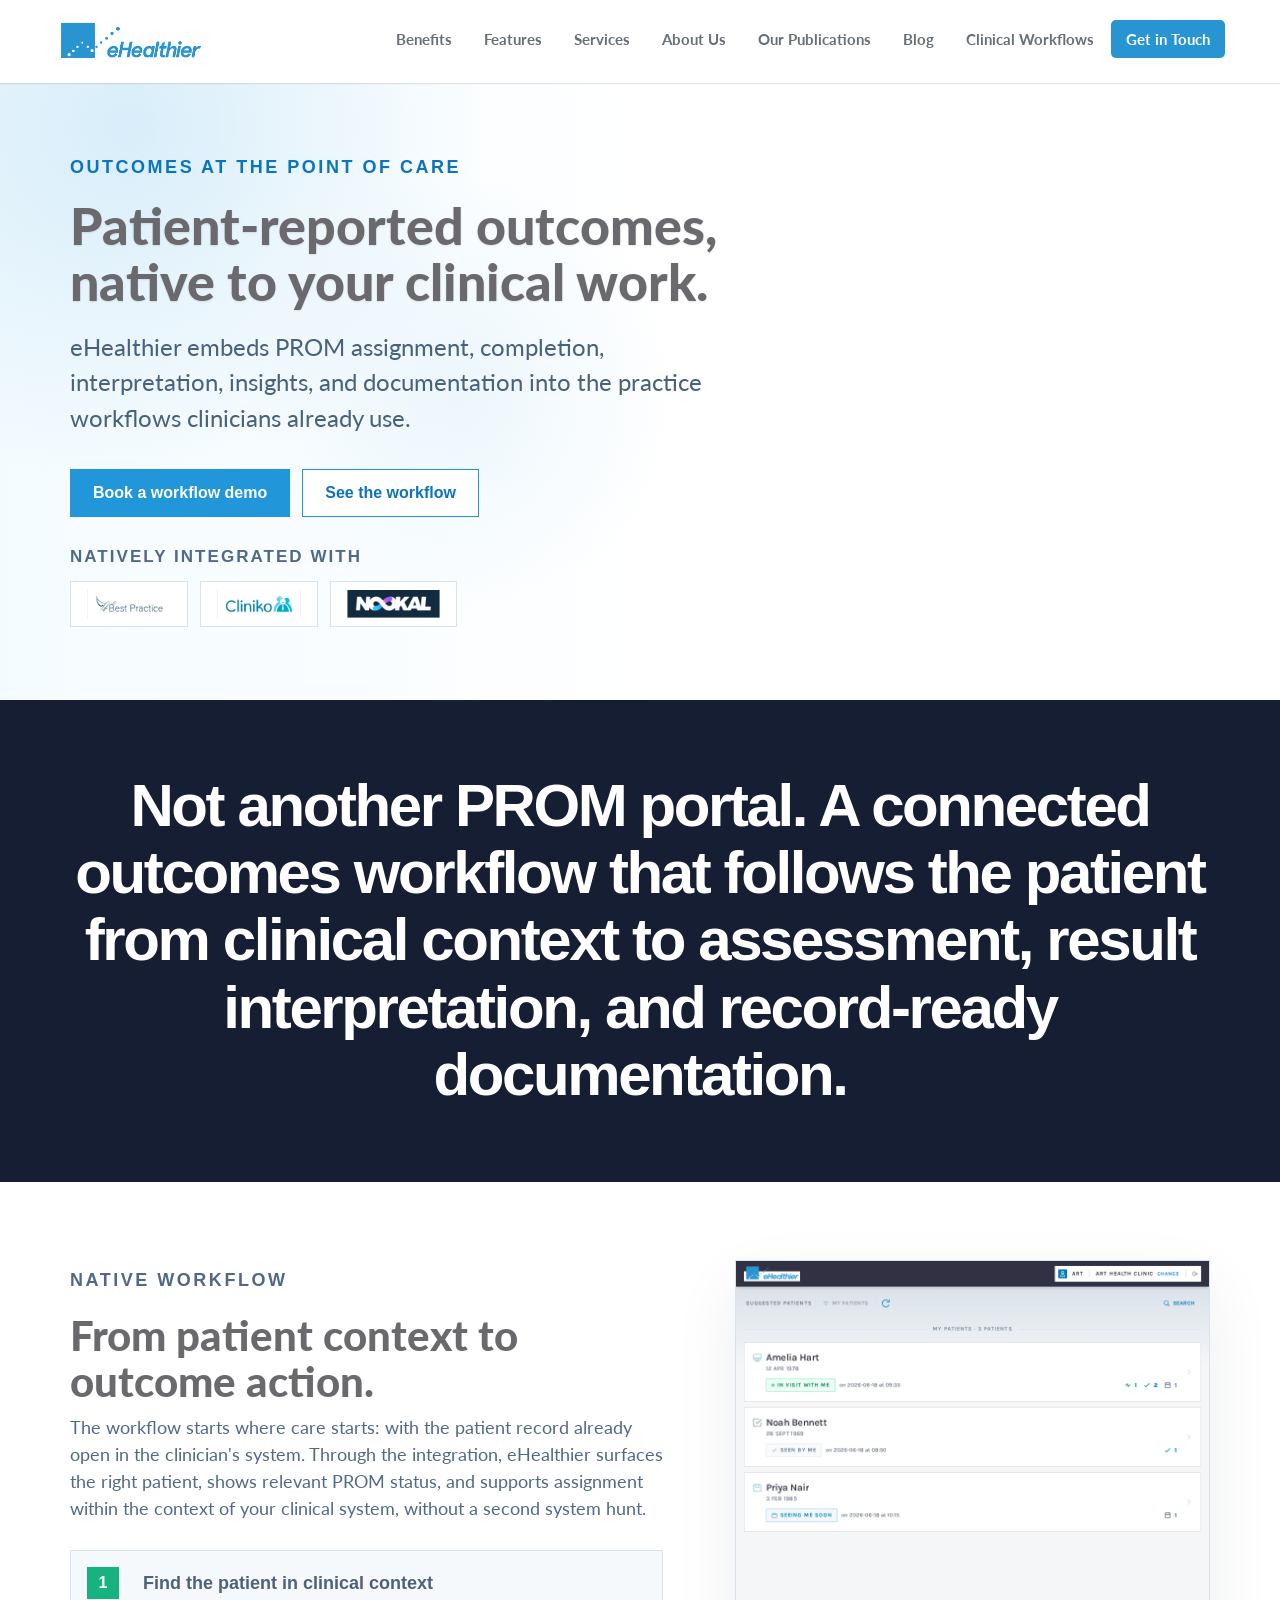
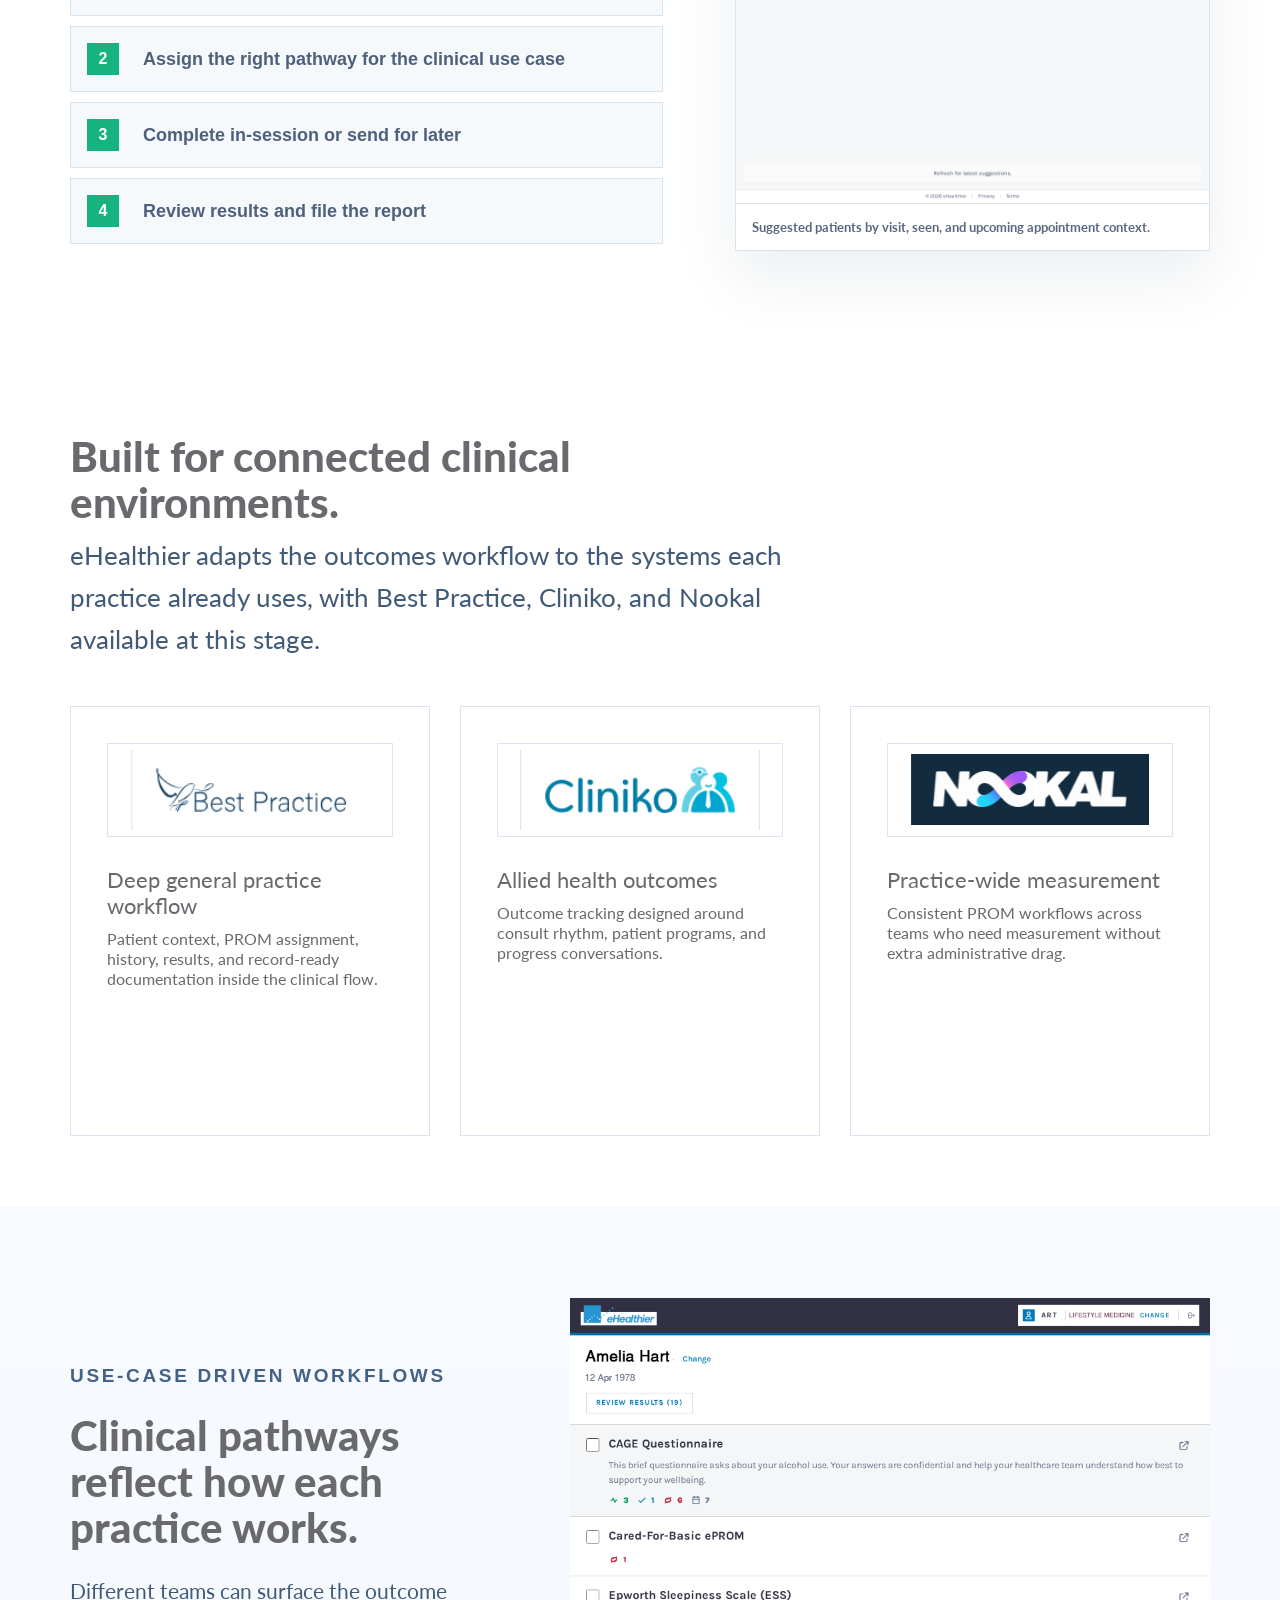
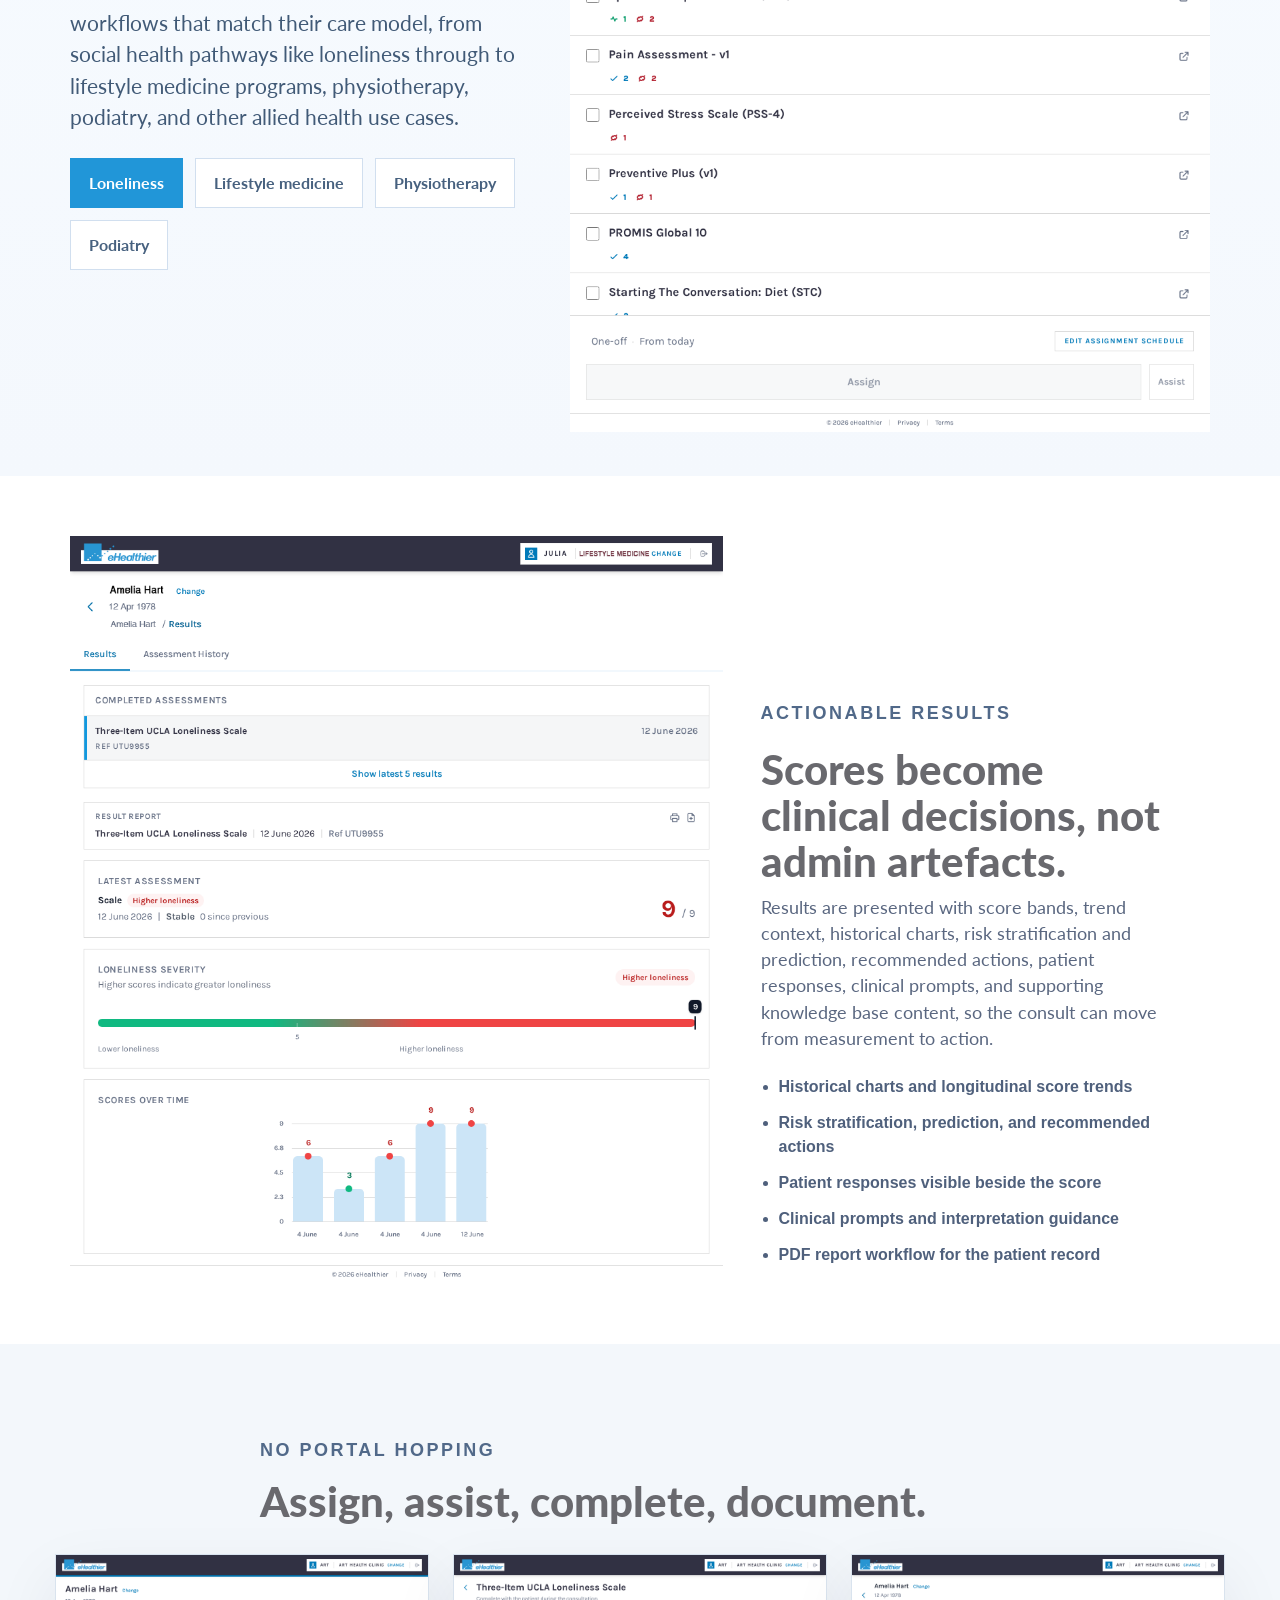
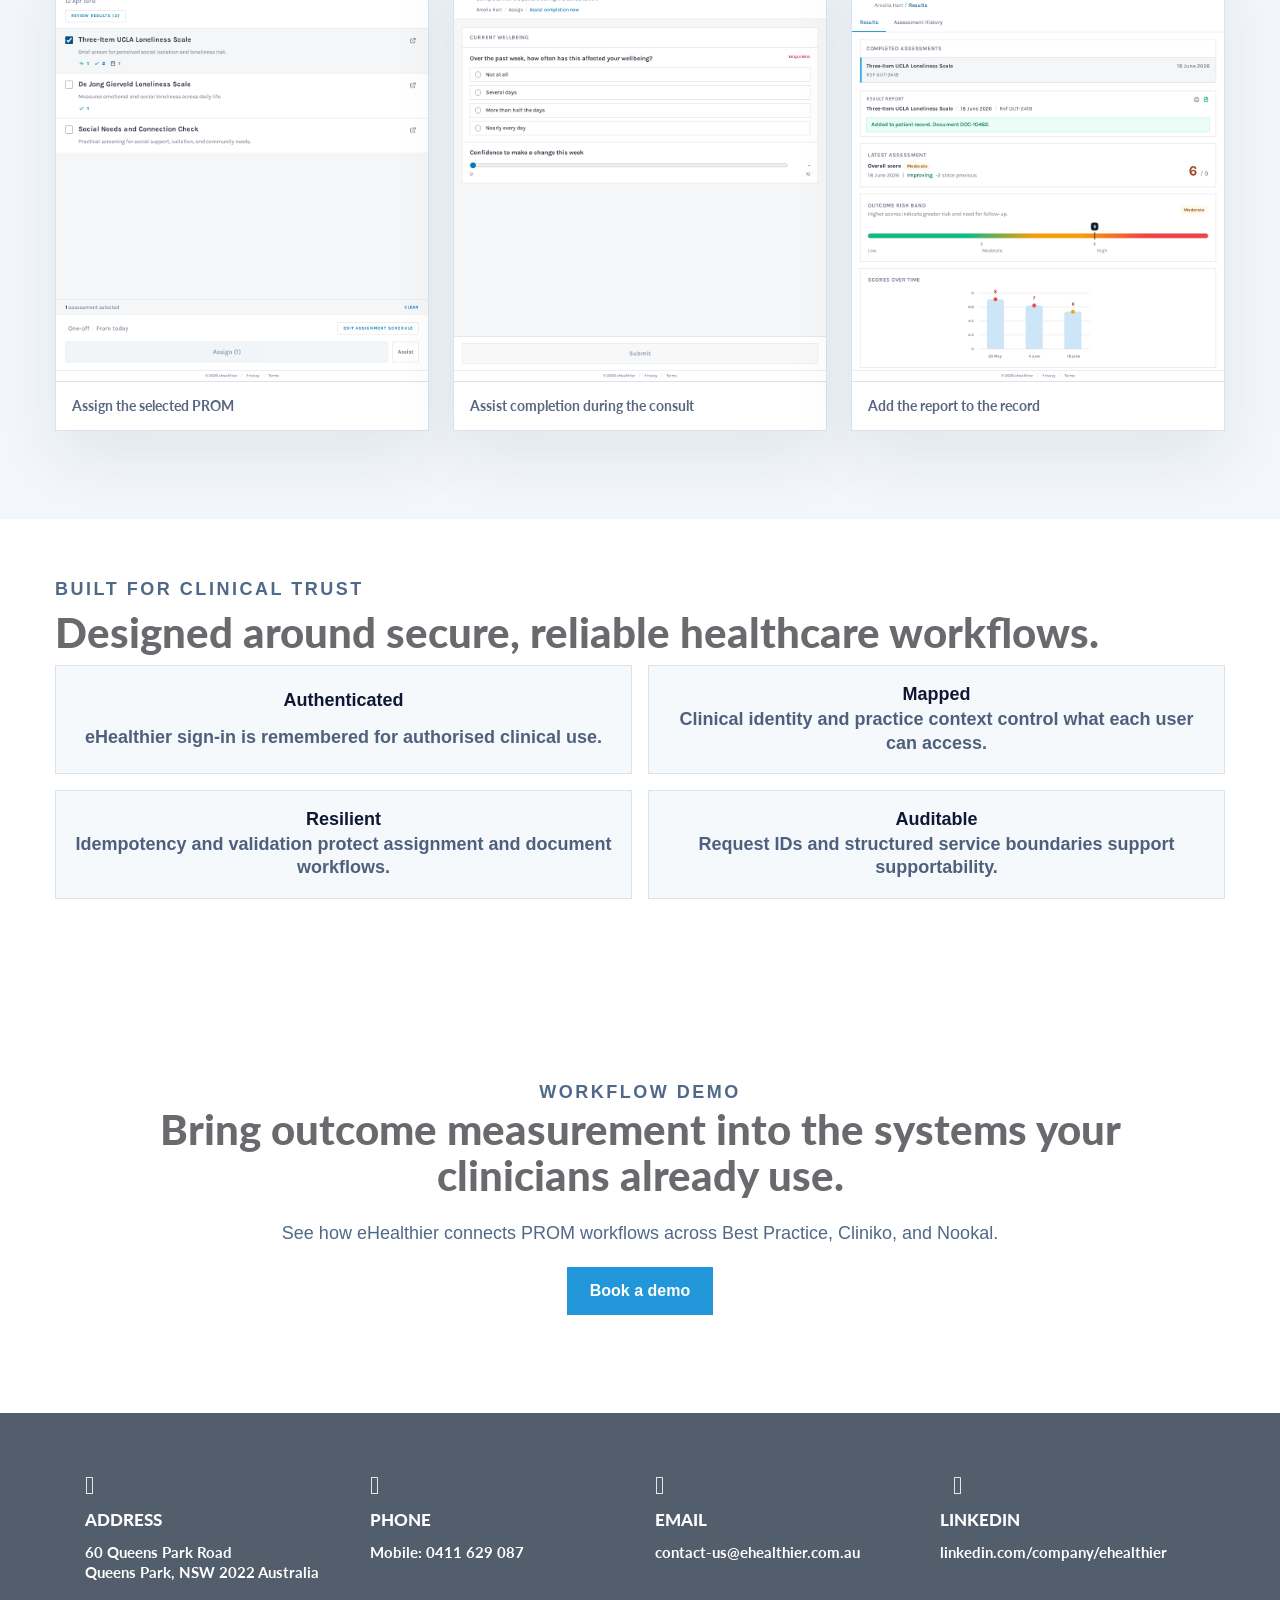
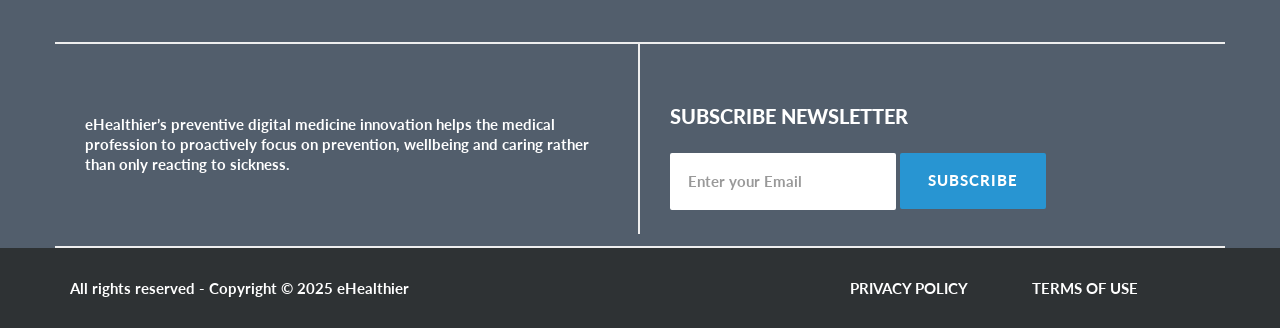
